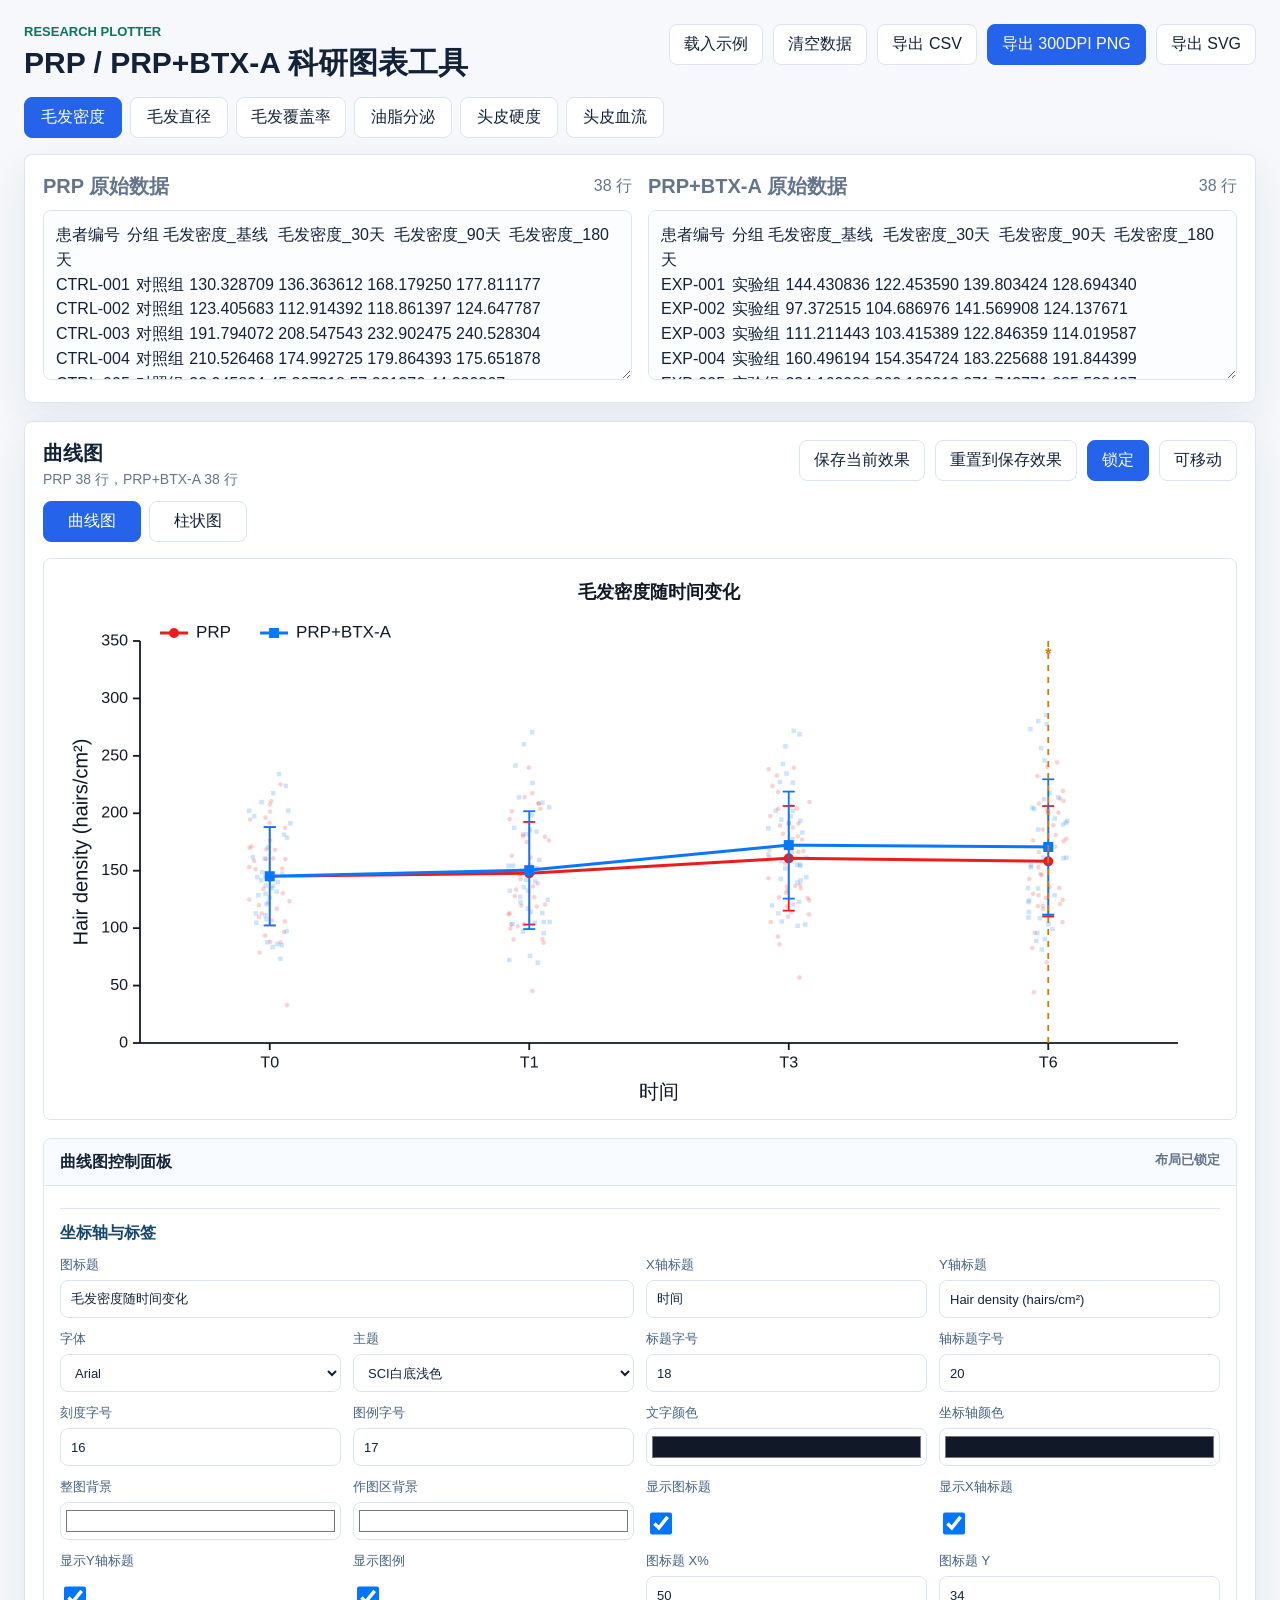
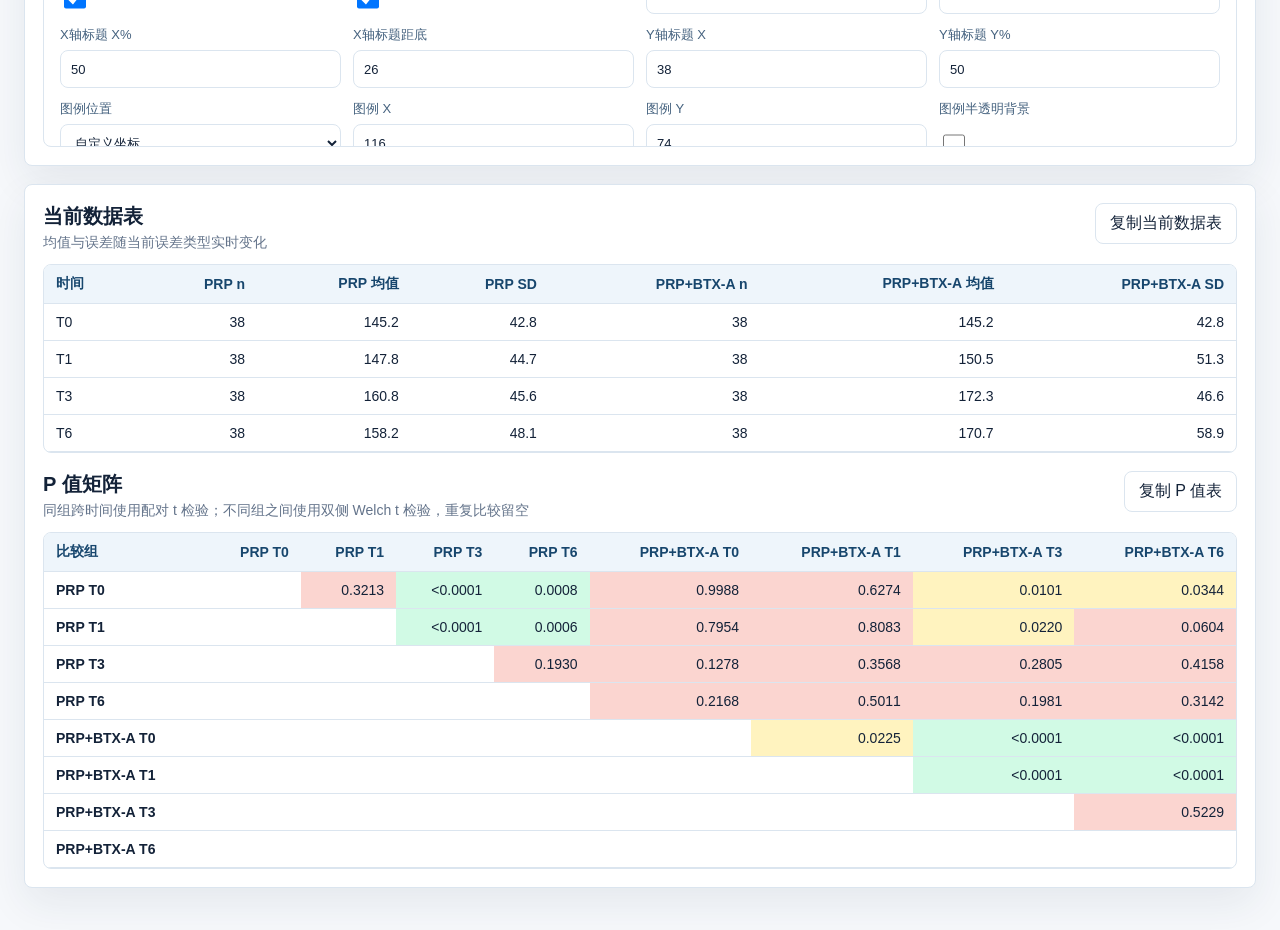
==== hair-density-web/research-plotter.html @ 79f04000 "chore: initial import" ====
<!doctype html>
<html lang="zh-CN">
<head>
  <meta charset="UTF-8" />
  <meta name="viewport" content="width=device-width, initial-scale=1.0" />
  <title>科研图表工具</title>
  <style>
    :root {
      --bg: #f6f8fb;
      --panel: #ffffff;
      --line: #dbe5ef;
      --text: #132238;
      --muted: #64748b;
      --accent: #2563eb;
      --accent-soft: #e8f0ff;
      --danger: #d92d20;
      --radius: 8px;
      --shadow: 0 16px 40px rgba(25, 45, 77, 0.08);
    }
    * { box-sizing: border-box; }
    body {
      margin: 0;
      background: var(--bg);
      color: var(--text);
      font-family: Arial, "Microsoft YaHei", sans-serif;
      letter-spacing: 0;
    }
    button, input, select, textarea {
      font: inherit;
    }
    button {
      border: 1px solid var(--line);
      background: #fff;
      color: var(--text);
      border-radius: 8px;
      padding: 9px 14px;
      cursor: pointer;
    }
    button.active, button.primary {
      background: var(--accent);
      border-color: var(--accent);
      color: #fff;
    }
    button:disabled { opacity: .55; cursor: not-allowed; }
    .app {
      max-width: 1380px;
      margin: 0 auto;
      padding: 24px;
    }
    .topbar {
      display: flex;
      align-items: flex-start;
      justify-content: space-between;
      gap: 18px;
      margin-bottom: 16px;
    }
    .eyebrow {
      margin: 0 0 6px;
      color: #08765d;
      font-size: 13px;
      font-weight: 800;
      text-transform: uppercase;
    }
    h1 {
      margin: 0;
      font-size: 30px;
      line-height: 1.2;
    }
    h2 {
      margin: 0;
      font-size: 20px;
    }
    h3 {
      margin: 0 0 12px;
      font-size: 16px;
    }
    .actions, .row-actions {
      display: flex;
      flex-wrap: wrap;
      gap: 10px;
      justify-content: flex-end;
    }
    .metric-nav, .chart-tabs {
      display: flex;
      flex-wrap: wrap;
      gap: 8px;
      margin-bottom: 16px;
    }
    .metric-nav button, .chart-tabs button {
      min-width: 98px;
      background: #fff;
    }
    .metric-nav button.active, .chart-tabs button.active {
      background: var(--accent);
      color: #fff;
      border-color: var(--accent);
    }
    .panel {
      background: var(--panel);
      border: 1px solid var(--line);
      border-radius: var(--radius);
      box-shadow: var(--shadow);
      padding: 18px;
      margin-bottom: 18px;
    }
    .data-grid {
      display: grid;
      grid-template-columns: 1fr 1fr;
      gap: 16px;
    }
    .data-head {
      display: flex;
      align-items: center;
      justify-content: space-between;
      margin-bottom: 10px;
      color: var(--muted);
    }
    textarea {
      width: 100%;
      min-height: 170px;
      resize: vertical;
      border: 1px solid var(--line);
      border-radius: 8px;
      padding: 12px;
      color: var(--text);
      background: #fbfdff;
      line-height: 1.55;
      tab-size: 2;
    }
    .chart-header, .table-header {
      display: flex;
      align-items: flex-start;
      justify-content: space-between;
      gap: 16px;
      margin-bottom: 12px;
    }
    .subtitle {
      margin: 4px 0 0;
      color: var(--muted);
      font-size: 14px;
    }
    .chart-wrap {
      position: relative;
      border: 1px solid var(--line);
      border-radius: 8px;
      background: #fff;
      overflow: hidden;
    }
    canvas {
      display: block;
      width: 100%;
      height: 560px;
      touch-action: none;
    }
    .tooltip {
      position: absolute;
      z-index: 5;
      min-width: 160px;
      max-width: 260px;
      transform: translate(12px, 12px);
      pointer-events: none;
      background: rgba(15, 23, 42, .92);
      color: #fff;
      border-radius: 8px;
      padding: 10px 12px;
      font-size: 13px;
      line-height: 1.45;
    }
    .control-panel {
      margin-top: 18px;
      border: 1px solid var(--line);
      border-radius: 8px;
      background: #fff;
      overflow: hidden;
    }
    .control-title {
      display: flex;
      align-items: center;
      justify-content: space-between;
      padding: 12px 16px;
      border-bottom: 1px solid var(--line);
      font-weight: 800;
      background: #f8fbff;
    }
    .control-scroll {
      max-height: 560px;
      overflow: auto;
      padding: 16px;
    }
    .control-grid {
      display: grid;
      grid-template-columns: repeat(4, minmax(160px, 1fr));
      gap: 12px;
    }
    .control-section {
      grid-column: 1 / -1;
      margin-top: 6px;
      padding-top: 14px;
      border-top: 1px solid var(--line);
      font-weight: 800;
      color: #17466d;
    }
    .field {
      display: grid;
      gap: 6px;
      color: #45627f;
      font-size: 13px;
    }
    .field.wide { grid-column: span 2; }
    .field input, .field select {
      width: 100%;
      min-height: 38px;
      border: 1px solid var(--line);
      border-radius: 8px;
      padding: 8px 10px;
      background: #fff;
      color: var(--text);
    }
    .field input[type="checkbox"] {
      width: 22px;
      min-height: 22px;
      padding: 0;
    }
    .field input[type="color"] {
      padding: 3px;
    }
    .annotation-actions {
      grid-column: 1 / -1;
      display: flex;
      flex-wrap: wrap;
      gap: 10px;
      align-items: center;
    }
    .annotation-card {
      grid-column: 1 / -1;
      display: grid;
      grid-template-columns: repeat(6, minmax(120px, 1fr));
      gap: 10px;
      border: 1px solid var(--line);
      border-radius: 8px;
      padding: 12px;
      background: #fbfdff;
    }
    .annotation-title {
      grid-column: 1 / -1;
      display: flex;
      align-items: center;
      justify-content: space-between;
      gap: 12px;
      font-weight: 800;
      color: #17466d;
    }
    .annotation-title button {
      padding: 6px 10px;
    }
    .hint {
      grid-column: 1 / -1;
      color: var(--muted);
      font-size: 13px;
      margin: 0;
    }
    .tables {
      display: grid;
      gap: 18px;
    }
    .table-wrap {
      overflow: auto;
      border: 1px solid var(--line);
      border-radius: 8px;
      background: #fff;
    }
    table {
      width: 100%;
      border-collapse: collapse;
      min-width: 760px;
      font-size: 14px;
    }
    th, td {
      border-bottom: 1px solid var(--line);
      padding: 10px 12px;
      text-align: right;
      white-space: nowrap;
    }
    th:first-child, td:first-child { text-align: left; }
    thead th {
      background: #eef5fb;
      color: #17466d;
      font-weight: 800;
    }
    .p-none { background: #fbd5d0; }
    .p-sig { background: #fff3bf; }
    .p-high { background: #dbeafe; }
    .p-vhigh { background: #d1fae5; }
    .status {
      min-height: 22px;
      color: var(--muted);
      font-size: 13px;
    }
    @media (max-width: 980px) {
      .topbar, .chart-header, .table-header { display: grid; }
      .actions, .row-actions { justify-content: flex-start; }
      .data-grid, .control-grid, .annotation-card { grid-template-columns: 1fr; }
      .field.wide { grid-column: auto; }
      canvas { height: 470px; }
    }
  </style>
</head>
<body>
  <main class="app">
    <header class="topbar">
      <div>
        <p class="eyebrow">Research Plotter</p>
        <h1>PRP / PRP+BTX-A 科研图表工具</h1>
      </div>
      <div class="actions">
        <button id="loadExample" type="button">载入示例</button>
        <button id="clearData" type="button">清空数据</button>
        <button id="exportCsv" type="button">导出 CSV</button>
        <button id="exportPng" type="button" class="primary">导出 300DPI PNG</button>
        <button id="exportSvg" type="button">导出 SVG</button>
      </div>
    </header>

    <nav id="metricNav" class="metric-nav" aria-label="指标切换"></nav>

    <section class="panel">
      <div class="data-grid">
        <div>
          <div class="data-head">
            <h2>PRP 原始数据</h2>
            <span id="prpStatus">0 行</span>
          </div>
          <textarea id="prpInput" spellcheck="false"></textarea>
        </div>
        <div>
          <div class="data-head">
            <h2>PRP+BTX-A 原始数据</h2>
            <span id="expStatus">0 行</span>
          </div>
          <textarea id="expInput" spellcheck="false"></textarea>
        </div>
      </div>
    </section>

    <section class="panel">
      <div class="chart-header">
        <div>
          <h2 id="chartHeading">曲线图</h2>
          <p id="chartSubtitle" class="subtitle">等待输入数据</p>
        </div>
        <div class="row-actions">
          <button id="saveEffect" type="button">保存当前效果</button>
          <button id="resetEffect" type="button">重置到保存效果</button>
          <button id="lockLayout" type="button" class="active">锁定</button>
          <button id="unlockLayout" type="button">可移动</button>
        </div>
      </div>
      <div class="chart-tabs">
        <button id="lineTab" type="button" class="active">曲线图</button>
        <button id="barTab" type="button">柱状图</button>
      </div>
      <div class="chart-wrap">
        <canvas id="chart" width="1100" height="560"></canvas>
        <div id="tooltip" class="tooltip" hidden></div>
      </div>
      <section class="control-panel">
        <div class="control-title">
          <span id="controlTitle">曲线图控制面板</span>
          <span class="status" id="controlStatus"></span>
        </div>
        <div class="control-scroll">
          <div id="controls" class="control-grid"></div>
        </div>
      </section>
    </section>

    <section class="panel tables">
      <div>
        <div class="table-header">
          <div>
            <h2>当前数据表</h2>
            <p class="subtitle">均值与误差随当前误差类型实时变化</p>
          </div>
          <button id="copySummary" type="button">复制当前数据表</button>
        </div>
        <div id="summaryTable" class="table-wrap"></div>
      </div>
      <div>
        <div class="table-header">
          <div>
            <h2>P 值矩阵</h2>
            <p class="subtitle">同组跨时间使用配对 t 检验；不同组之间使用双侧 Welch t 检验，重复比较留空</p>
          </div>
          <button id="copyPValues" type="button">复制 P 值表</button>
        </div>
        <div id="pValueTable" class="table-wrap"></div>
      </div>
    </section>
  </main>

  <script>
    const TIMES = [
      { label: "T0", x: 1 },
      { label: "T1", x: 2 },
      { label: "T3", x: 3 },
      { label: "T6", x: 4 },
    ];

    const RAW_PRESETS =     {
          "density": {
                "prp": "患者编号\t分组\t毛发密度_基线\t毛发密度_30天\t毛发密度_90天\t毛发密度_180天\nCTRL-001\t对照组\t130.328709\t136.363612\t168.179250\t177.811177\nCTRL-002\t对照组\t123.405683\t112.914392\t118.861397\t124.647787\nCTRL-003\t对照组\t191.794072\t208.547543\t232.902475\t240.528304\nCTRL-004\t对照组\t210.526468\t174.992725\t179.864393\t175.651878\nCTRL-005\t对照组\t32.945894\t45.307318\t57.021276\t44.230367\nCTRL-006\t对照组\t201.477441\t201.658466\t197.572883\t202.859427\nCTRL-007\t对照组\t187.338769\t176.464771\t204.050640\t208.364555\nCTRL-008\t对照组\t112.724355\t111.941261\t126.346276\t126.235150\nCTRL-009\t对照组\t96.579472\t90.520960\t110.155010\t95.900594\nCTRL-010\t对照组\t169.964214\t163.118147\t177.097848\t171.881259\nCTRL-011\t对照组\t142.200935\t127.986390\t136.283974\t116.522410\nCTRL-012\t对照组\t176.439426\t217.478628\t223.740727\t181.134293\nCTRL-013\t对照组\t225.106518\t239.860749\t239.598548\t244.347665\nCTRL-014\t对照组\t116.867202\t99.735359\t111.867229\t119.524712\nCTRL-015\t对照组\t196.276499\t208.568929\t218.576736\t210.810830\nCTRL-016\t对照组\t105.841055\t101.622194\t105.394311\t105.209073\nCTRL-017\t对照组\t93.537321\t119.466376\t137.832663\t146.161829\nCTRL-018\t对照组\t148.429983\t142.648283\t156.403712\t166.247604\nCTRL-019\t对照组\t171.043004\t179.556422\t209.876906\t219.428333\nCTRL-020\t对照组\t78.735353\t87.334565\t92.731351\t70.310526\nCTRL-021\t对照组\t87.628875\t103.545944\t124.287548\t120.936351\nCTRL-022\t对照组\t88.086786\t90.134832\t85.838931\t82.743626\nCTRL-023\t对照组\t207.704395\t214.073922\t238.390076\t232.417433\nCTRL-024\t对照组\t160.172846\t147.327640\t132.873234\t142.761759\nCTRL-025\t对照组\t134.203112\t120.604273\t143.391546\t147.209298\nCTRL-026\t对照组\t109.460062\t103.318395\t130.580776\t135.772431\nCTRL-027\t对照组\t106.712623\t118.795972\t126.758499\t129.969768\nCTRL-028\t对照组\t160.276375\t194.874025\t203.902938\t212.837547\nCTRL-029\t对照组\t168.184795\t152.089103\t158.587725\t153.144336\nCTRL-030\t对照组\t153.092624\t138.916264\t166.339437\t135.052798\nCTRL-031\t对照组\t151.251271\t146.658579\t167.202500\t170.865381\nCTRL-032\t对照组\t151.913388\t180.046328\t189.378764\t185.746233\nCTRL-033\t对照组\t168.727100\t161.415704\t187.581816\t176.425357\nCTRL-034\t对照组\t124.879485\t133.579230\t134.760432\t128.658511\nCTRL-035\t对照组\t160.697097\t152.385145\t182.152014\t189.546148\nCTRL-036\t对照组\t120.054226\t126.996056\t136.719233\t119.124375\nCTRL-037\t对照组\t194.590941\t203.867274\t190.992067\t200.008791\nCTRL-038\t对照组\t158.616480\t181.752147\t206.804856\t200.610284",
                "exp": "患者编号\t分组\t毛发密度_基线\t毛发密度_30天\t毛发密度_90天\t毛发密度_180天\nEXP-001\t实验组\t144.430836\t122.453590\t139.803424\t128.694340\nEXP-002\t实验组\t97.372515\t104.686976\t141.569908\t124.137671\nEXP-003\t实验组\t111.211443\t103.415389\t122.846359\t114.019587\nEXP-004\t实验组\t160.496194\t154.354724\t183.225688\t191.844399\nEXP-005\t实验组\t234.169986\t260.166213\t271.743771\t285.532407\nEXP-006\t实验组\t209.752834\t226.347382\t242.879096\t273.155534\nEXP-007\t实验组\t144.816623\t127.256472\t158.420143\t134.532322\nEXP-008\t实验组\t120.947238\t105.338369\t120.516264\t109.244901\nEXP-009\t实验组\t130.080657\t135.597181\t152.032753\t154.606619\nEXP-010\t实验组\t137.164361\t140.865609\t155.427623\t160.945940\nEXP-011\t实验组\t83.626205\t96.982784\t113.846897\t103.503149\nEXP-012\t实验组\t122.311777\t132.611154\t164.233122\t170.754271\nEXP-013\t实验组\t141.543852\t149.827021\t186.982239\t195.408885\nEXP-014\t实验组\t107.715401\t114.085471\t144.354408\t134.867280\nEXP-015\t实验组\t197.453852\t213.833583\t227.228626\t217.696557\nEXP-016\t实验组\t87.714598\t95.692752\t112.892340\t95.723212\nEXP-017\t实验组\t134.692638\t142.041907\t161.341265\t161.450137\nEXP-018\t实验组\t147.511130\t159.430349\t193.455829\t193.382653\nEXP-019\t实验组\t170.420384\t184.044935\t197.336990\t212.197876\nEXP-020\t实验组\t86.133121\t69.898254\t103.195559\t81.352782\nEXP-021\t实验组\t85.218030\t72.257640\t102.067617\t88.885023\nEXP-022\t实验组\t178.756166\t185.431040\t191.385982\t201.792540\nEXP-023\t实验组\t181.487903\t187.285298\t202.164564\t213.827392\nEXP-024\t实验组\t161.802679\t181.829855\t194.551788\t190.263477\nEXP-025\t实验组\t126.613743\t117.157565\t155.137460\t122.741242\nEXP-026\t实验组\t202.100221\t205.288728\t226.688385\t245.977463\nEXP-027\t实验组\t136.575868\t124.725816\t161.504268\t161.329779\nEXP-028\t实验组\t128.711935\t132.679207\t154.329590\t153.018106\nEXP-029\t实验组\t140.084251\t154.348147\t191.067951\t203.805033\nEXP-030\t实验组\t104.711612\t113.137807\t142.872831\t108.730459\nEXP-031\t实验组\t191.308235\t198.311577\t202.163458\t204.926377\nEXP-032\t实验组\t112.796341\t105.220721\t119.682696\t99.170115\nEXP-033\t实验组\t131.850709\t150.182839\t165.701513\t158.255626\nEXP-034\t实验组\t73.301416\t75.876161\t105.840092\t90.584581\nEXP-035\t实验组\t148.786623\t154.551011\t177.554483\t185.843818\nEXP-036\t实验组\t223.870506\t270.620765\t258.265160\t277.612392\nEXP-037\t实验组\t217.464291\t241.558553\t268.781372\t280.270282\nEXP-038\t实验组\t202.223627\t209.170069\t234.610584\t256.706929"
          },
          "diameter": {
                "prp": "患者编号\t分组\t毛发直径_基线\t毛发直径_30天\t毛发直径_90天\t毛发直径_180天\nCTRL-001\t对照组\t64.070658\t61.794285\t68.147368\t67.878274\nCTRL-002\t对照组\t59.436294\t59.829940\t67.219197\t70.783935\nCTRL-003\t对照组\t50.612632\t51.175864\t53.336790\t47.954863\nCTRL-004\t对照组\t51.009085\t53.849450\t57.789226\t58.423934\nCTRL-005\t对照组\t34.745799\t39.051734\t46.122684\t40.801347\nCTRL-006\t对照组\t53.987673\t56.965868\t69.443833\t67.118689\nCTRL-007\t对照组\t67.876110\t61.850794\t63.622714\t67.054337\nCTRL-008\t对照组\t53.510023\t50.402448\t61.533468\t63.471679\nCTRL-009\t对照组\t35.342366\t38.953737\t41.148506\t36.056311\nCTRL-010\t对照组\t90.473411\t88.827992\t106.022014\t112.967499\nCTRL-011\t对照组\t63.665761\t65.713408\t74.810396\t78.642041\nCTRL-012\t对照组\t53.507952\t64.359577\t70.691824\t74.310638\nCTRL-013\t对照组\t56.821200\t58.733768\t58.537340\t46.689512\nCTRL-014\t对照组\t63.635259\t58.912927\t57.956997\t54.047850\nCTRL-015\t对照组\t58.592701\t57.821018\t61.198220\t58.383747\nCTRL-016\t对照组\t46.187620\t42.500927\t47.251182\t46.902366\nCTRL-017\t对照组\t59.490580\t60.217702\t67.793039\t58.836248\nCTRL-018\t对照组\t31.578192\t36.968496\t36.817213\t33.303352\nCTRL-019\t对照组\t91.305675\t79.304569\t81.449703\t86.631848\nCTRL-020\t对照组\t53.072482\t51.528155\t54.286533\t54.113728\nCTRL-021\t对照组\t34.521825\t32.949707\t40.035607\t36.682039\nCTRL-022\t对照组\t61.810773\t62.156118\t65.624281\t65.531421\nCTRL-023\t对照组\t48.546525\t50.312909\t56.389840\t54.192781\nCTRL-024\t对照组\t43.208687\t42.220380\t47.863159\t42.400804\nCTRL-025\t对照组\t76.154049\t77.506440\t84.526915\t93.614764\nCTRL-026\t对照组\t62.067358\t71.611847\t72.984803\t78.835343\nCTRL-027\t对照组\t61.405621\t67.496474\t74.535023\t73.450434\nCTRL-028\t对照组\t64.743387\t60.628698\t61.686737\t62.315348\nCTRL-029\t对照组\t53.952690\t62.036719\t65.403325\t68.166257\nCTRL-030\t对照组\t65.176133\t71.412299\t66.595638\t63.327481\nCTRL-031\t对照组\t71.422511\t69.033458\t69.172558\t73.984678\nCTRL-032\t对照组\t48.817882\t50.222662\t58.354363\t56.862705\nCTRL-033\t对照组\t49.156199\t54.030906\t61.983692\t53.344384\nCTRL-034\t对照组\t66.945064\t69.925690\t77.298575\t82.603833\nCTRL-035\t对照组\t44.790295\t37.087535\t43.576615\t41.724541\nCTRL-036\t对照组\t43.448511\t47.328273\t54.393442\t55.472713\nCTRL-037\t对照组\t52.525228\t58.092355\t67.581598\t69.647803\nCTRL-038\t对照组\t70.768076\t73.679821\t88.307051\t90.268781",
                "exp": "患者编号\t分组\t毛发直径_基线\t毛发直径_30天\t毛发直径_90天\t毛发直径_180天\nEXP-001\t实验组\t59.512621\t60.742927\t70.493776\t69.915542\nEXP-002\t实验组\t54.276740\t58.591282\t64.570550\t67.299611\nEXP-003\t实验组\t44.498400\t54.470001\t53.688915\t58.557838\nEXP-004\t实验组\t58.185678\t61.191479\t70.779387\t67.686724\nEXP-005\t实验组\t26.493739\t32.253703\t26.930873\t43.371946\nEXP-006\t实验组\t50.574699\t48.865595\t57.009458\t61.725580\nEXP-007\t实验组\t38.491970\t44.794374\t46.718681\t51.493066\nEXP-008\t实验组\t43.315446\t47.035282\t49.676790\t56.139254\nEXP-009\t实验组\t61.531582\t63.471357\t76.789669\t74.214422\nEXP-010\t实验组\t91.328700\t90.782109\t117.418402\t95.523565\nEXP-011\t实验组\t59.242811\t61.605378\t66.923250\t65.458104\nEXP-012\t实验组\t58.630088\t61.826108\t62.215794\t64.597243\nEXP-013\t实验组\t53.512357\t52.092212\t56.487501\t62.074135\nEXP-014\t实验组\t56.948041\t55.536081\t60.943435\t65.111343\nEXP-015\t实验组\t71.152488\t65.097896\t80.022661\t75.598286\nEXP-016\t实验组\t75.848375\t80.358624\t86.506096\t76.767579\nEXP-017\t实验组\t80.633948\t84.121816\t87.615259\t76.808185\nEXP-018\t实验组\t43.271593\t44.576904\t50.976701\t58.785678\nEXP-019\t实验组\t45.616365\t45.298852\t40.739011\t52.843530\nEXP-020\t实验组\t73.703180\t76.909900\t95.996127\t84.014614\nEXP-021\t实验组\t59.527232\t60.357634\t72.138069\t70.875979\nEXP-022\t实验组\t35.813172\t43.908429\t46.917477\t53.734682\nEXP-023\t实验组\t52.744483\t59.167012\t63.036902\t65.805793\nEXP-024\t实验组\t51.001865\t58.071830\t67.248068\t68.083352\nEXP-025\t实验组\t47.517157\t52.896192\t58.196887\t60.470023\nEXP-026\t实验组\t60.059303\t59.623558\t67.748000\t68.566151\nEXP-027\t实验组\t64.588419\t59.142265\t65.166888\t66.457227\nEXP-028\t实验组\t44.846737\t46.039879\t47.941520\t56.229652\nEXP-029\t实验组\t46.923405\t52.583635\t53.873777\t60.687910\nEXP-030\t实验组\t72.865664\t73.804111\t90.624686\t82.598730\nEXP-031\t实验组\t75.644408\t73.667963\t86.146351\t75.833974\nEXP-032\t实验组\t73.088930\t77.042396\t93.035842\t82.552788\nEXP-033\t实验组\t53.442364\t61.699589\t71.376206\t67.165642\nEXP-034\t实验组\t47.911178\t50.124364\t50.447116\t58.331426\nEXP-035\t实验组\t47.760510\t45.817472\t46.206484\t55.428331\nEXP-036\t实验组\t64.353837\t60.778688\t68.711400\t65.660281\nEXP-037\t实验组\t65.065405\t65.433399\t79.144831\t76.225749\nEXP-038\t实验组\t48.278339\t48.606967\t49.900907\t56.876895"
          },
          "coverage": {
                "prp": "患者编号\t分组\t覆盖率_基线\t覆盖率_30天\t覆盖率_90天\t覆盖率_180天\nCTRL-001\t对照组\t0.550353\t0.921918\t1.797951\t1.839788\nCTRL-002\t对照组\t-0.344567\t-0.217440\t0.844562\t0.693608\nCTRL-003\t对照组\t0.836119\t1.141210\t2.083642\t2.115255\nCTRL-004\t对照组\t0.352043\t0.630179\t1.615876\t1.509346\nCTRL-005\t对照组\t0.647484\t1.024864\t2.061325\t1.913680\nCTRL-006\t对照组\t1.334796\t1.607443\t2.637584\t2.559751\nCTRL-007\t对照组\t0.445161\t0.813864\t1.768151\t1.635442\nCTRL-008\t对照组\t1.156498\t1.744717\t2.651244\t2.504799\nCTRL-009\t对照组\t0.363609\t0.680465\t1.593938\t1.479357\nCTRL-010\t对照组\t0.648332\t0.963018\t1.889793\t1.796934\nCTRL-011\t对照组\t0.451213\t0.882995\t1.912150\t1.801709\nCTRL-012\t对照组\t0.994741\t1.177461\t2.158064\t2.077840\nCTRL-013\t对照组\t0.837663\t1.319652\t2.269329\t2.188707\nCTRL-014\t对照组\t-0.268112\t-0.027519\t0.931041\t0.777182\nCTRL-015\t对照组\t1.172338\t1.303883\t2.202733\t2.140259\nCTRL-016\t对照组\t0.539219\t0.899515\t1.787551\t1.671861\nCTRL-017\t对照组\t0.145668\t0.280678\t1.240675\t1.085912\nCTRL-018\t对照组\t0.479781\t0.845429\t1.818504\t1.552183\nCTRL-019\t对照组\t-0.092933\t-0.024561\t0.925291\t0.766853\nCTRL-020\t对照组\t0.851067\t1.247094\t2.154125\t2.091437\nCTRL-021\t对照组\t0.778770\t1.192823\t2.068633\t1.932351\nCTRL-022\t对照组\t-0.196214\t-0.044459\t0.924766\t0.671800\nCTRL-023\t对照组\t0.533379\t0.826168\t1.643511\t1.722736\nCTRL-024\t对照组\t0.956722\t1.512999\t2.501629\t2.475317\nCTRL-025\t对照组\t0.069553\t0.284556\t1.199970\t1.250799\nCTRL-026\t对照组\t0.223891\t0.391079\t1.347649\t1.194874\nCTRL-027\t对照组\t0.339141\t0.770853\t1.533073\t1.677782\nCTRL-028\t对照组\t-0.400058\t-0.354775\t0.814800\t0.563222\nCTRL-029\t对照组\t-0.083114\t-0.018489\t0.737952\t0.882084\nCTRL-030\t对照组\t0.558928\t0.949647\t1.944162\t1.751996\nCTRL-031\t对照组\t0.493750\t0.825507\t1.786899\t1.600118\nCTRL-032\t对照组\t-0.258962\t0.210039\t1.162901\t0.923574\nCTRL-033\t对照组\t-0.000204\t0.081667\t1.026665\t0.877882\nCTRL-034\t对照组\t0.774776\t1.175453\t2.174547\t1.942259\nCTRL-035\t对照组\t-0.530233\t-0.589541\t0.337994\t0.253342\nCTRL-036\t对照组\t0.625651\t0.836263\t1.788627\t1.562434\nCTRL-037\t对照组\t0.893343\t1.400946\t2.356912\t2.243821\nCTRL-038\t对照组\t0.559870\t0.736822\t1.635882\t1.421414",
                "exp": "患者编号\t分组\t覆盖率_基线\t覆盖率_30天\t覆盖率_90天\t覆盖率_180天\nEXP-001\t实验组\t0.874769\t1.392872\t2.392859\t2.103126\nEXP-002\t实验组\t0.752578\t1.409346\t2.286699\t2.094250\nEXP-003\t实验组\t-0.101959\t0.395429\t1.331274\t1.215127\nEXP-004\t实验组\t0.497591\t0.949008\t1.875835\t1.594768\nEXP-005\t实验组\t0.255335\t0.786296\t1.704997\t1.680186\nEXP-006\t实验组\t0.414028\t0.917361\t1.939381\t1.458674\nEXP-007\t实验组\t-0.509500\t-0.090835\t0.825806\t0.716497\nEXP-008\t实验组\t0.471941\t0.747914\t1.666693\t1.541279\nEXP-009\t实验组\t0.180583\t0.833199\t1.782277\t1.654085\nEXP-010\t实验组\t0.242911\t0.615364\t1.567819\t1.432644\nEXP-011\t实验组\t1.074870\t1.721548\t2.679048\t2.358325\nEXP-012\t实验组\t0.445302\t0.986776\t1.944768\t1.726970\nEXP-013\t实验组\t0.281498\t0.821865\t1.728844\t1.602225\nEXP-014\t实验组\t0.990718\t1.736242\t2.656908\t2.365773\nEXP-015\t实验组\t0.127979\t0.642484\t1.590442\t1.457520\nEXP-016\t实验组\t0.613310\t0.939693\t1.908552\t1.645638\nEXP-017\t实验组\t0.384037\t1.002970\t1.896905\t1.777844\nEXP-018\t实验组\t-1.526945\t-1.286789\t-0.572596\t-0.498132\nEXP-019\t实验组\t0.312222\t0.854517\t1.715288\t1.581491\nEXP-020\t实验组\t0.409137\t0.991724\t1.908571\t1.790804\nEXP-021\t实验组\t0.534587\t1.105217\t2.140201\t2.024718\nEXP-022\t实验组\t0.677703\t1.236102\t1.989686\t1.717440\nEXP-023\t实验组\t0.586119\t1.000491\t2.117898\t1.984518\nEXP-024\t实验组\t0.634735\t1.112368\t2.038060\t1.720975\nEXP-025\t实验组\t0.183809\t0.603152\t1.524618\t1.401794\nEXP-026\t实验组\t0.034461\t0.527099\t1.449728\t1.350386\nEXP-027\t实验组\t0.373075\t0.778887\t1.787314\t1.649457\nEXP-028\t实验组\t1.061735\t1.809158\t2.646008\t2.358236\nEXP-029\t实验组\t0.225423\t0.741465\t1.580145\t1.619059\nEXP-030\t实验组\t0.654075\t1.208919\t2.272989\t2.024168\nEXP-031\t实验组\t0.549316\t1.010379\t2.187821\t1.908779\nEXP-032\t实验组\t0.738070\t1.275152\t2.099632\t1.827123\nEXP-033\t实验组\t1.606736\t2.160407\t2.986057\t2.754399\nEXP-034\t实验组\t0.527003\t1.053258\t2.008344\t1.841479\nEXP-035\t实验组\t0.300149\t0.866811\t1.794029\t1.666606\nEXP-036\t实验组\t0.756654\t1.419446\t2.332639\t2.224594\nEXP-037\t实验组\t0.137876\t0.690884\t1.599790\t1.483032\nEXP-038\t实验组\t0.569033\t1.139738\t2.053362\t1.907929"
          },
          "sebum": {
                "prp": "患者编号\t分组\t油脂分泌_基线\t油脂分泌_30天\t油脂分泌_90天\t油脂分泌_180天\nCTRL-001\t对照组\t178.373416\t181.627629\t179.039833\t183.952961\nCTRL-002\t对照组\t98.014347\t105.761094\t108.151043\t111.774239\nCTRL-003\t对照组\t158.347818\t143.395145\t136.676715\t140.968002\nCTRL-004\t对照组\t157.032727\t138.838497\t137.028057\t147.857118\nCTRL-005\t对照组\t167.116312\t164.955388\t164.690487\t169.964021\nCTRL-006\t对照组\t154.325188\t164.663600\t180.301214\t202.840853\nCTRL-007\t对照组\t150.084749\t130.407747\t137.750861\t137.432672\nCTRL-008\t对照组\t150.763096\t148.339552\t139.081471\t146.670786\nCTRL-009\t对照组\t186.680286\t160.263411\t165.393638\t176.907043\nCTRL-010\t对照组\t140.024855\t120.654829\t119.527018\t127.233401\nCTRL-011\t对照组\t151.792498\t131.492085\t133.366241\t142.958053\nCTRL-012\t对照组\t133.953211\t119.159424\t115.451160\t115.687764\nCTRL-013\t对照组\t144.682029\t134.498551\t140.380414\t148.974180\nCTRL-014\t对照组\t150.130732\t146.106406\t147.279176\t159.768228\nCTRL-015\t对照组\t129.656448\t129.537345\t127.398287\t131.819398\nCTRL-016\t对照组\t128.518707\t125.002629\t120.279451\t118.580583\nCTRL-017\t对照组\t150.622271\t138.120816\t141.141509\t147.412327\nCTRL-018\t对照组\t164.457089\t144.232981\t153.722815\t156.131453\nCTRL-019\t对照组\t166.384462\t133.027464\t124.673596\t132.920245\nCTRL-020\t对照组\t169.695606\t174.168829\t156.101651\t171.488998\nCTRL-021\t对照组\t146.554847\t146.090383\t136.816808\t140.630073\nCTRL-022\t对照组\t157.130357\t139.256857\t133.000717\t139.861434\nCTRL-023\t对照组\t132.454849\t140.888508\t132.832277\t146.524945\nCTRL-024\t对照组\t142.920225\t115.697085\t128.214581\t133.162830\nCTRL-025\t对照组\t130.889978\t149.009743\t146.431023\t161.513612\nCTRL-026\t对照组\t142.134624\t144.111028\t142.188763\t146.939882\nCTRL-027\t对照组\t163.726218\t165.860362\t153.053049\t155.828564\nCTRL-028\t对照组\t151.910367\t138.999423\t129.234794\t127.487649\nCTRL-029\t对照组\t152.193773\t143.785213\t148.721646\t155.575751\nCTRL-030\t对照组\t154.337281\t150.047901\t143.190558\t148.482972\nCTRL-031\t对照组\t115.896417\t123.989745\t123.521624\t125.147811\nCTRL-032\t对照组\t157.434589\t144.678459\t139.650395\t143.266145\nCTRL-033\t对照组\t130.193773\t112.149549\t107.073783\t103.549829\nCTRL-034\t对照组\t124.629652\t116.696278\t115.968695\t122.392411\nCTRL-035\t对照组\t148.594710\t137.887789\t128.619431\t132.154372\nCTRL-036\t对照组\t130.788881\t151.076514\t142.530683\t147.763498\nCTRL-037\t对照组\t184.969903\t146.725248\t149.046877\t156.330716\nCTRL-038\t对照组\t149.595447\t148.930195\t143.104625\t152.045968",
                "exp": "患者编号\t分组\t油脂分泌_基线\t油脂分泌_30天\t油脂分泌_90天\t油脂分泌_180天\nEXP-001\t实验组\t156.057393\t88.723388\t87.261398\t115.157126\nEXP-002\t实验组\t147.643827\t102.411196\t113.319436\t152.006669\nEXP-003\t实验组\t129.158248\t95.194579\t95.132913\t136.728793\nEXP-004\t实验组\t152.930303\t89.989436\t92.344029\t110.273180\nEXP-005\t实验组\t154.447481\t104.017219\t105.721913\t134.156765\nEXP-006\t实验组\t162.660742\t120.778637\t125.499806\t171.975949\nEXP-007\t实验组\t135.586819\t87.509113\t91.863547\t122.108415\nEXP-008\t实验组\t134.037422\t85.132851\t84.676857\t111.964340\nEXP-009\t实验组\t177.154763\t125.721703\t130.097979\t159.856699\nEXP-010\t实验组\t128.989440\t82.545620\t80.385538\t95.794429\nEXP-011\t实验组\t147.341653\t94.886984\t101.864881\t125.046756\nEXP-012\t实验组\t148.418591\t92.238458\t90.382011\t111.275831\nEXP-013\t实验组\t143.371383\t96.019542\t93.879255\t143.946773\nEXP-014\t实验组\t142.000038\t85.728724\t83.313063\t114.698259\nEXP-015\t实验组\t159.985166\t119.092302\t117.167152\t156.253789\nEXP-016\t实验组\t133.828722\t89.584446\t90.650044\t110.526877\nEXP-017\t实验组\t109.699105\t64.331989\t59.502492\t74.617729\nEXP-018\t实验组\t139.000477\t81.409294\t78.233319\t94.104408\nEXP-019\t实验组\t120.726563\t89.328810\t91.056805\t137.295787\nEXP-020\t实验组\t124.297404\t87.233595\t88.244926\t109.453370\nEXP-021\t实验组\t184.414922\t114.188317\t126.330418\t161.501522\nEXP-022\t实验组\t130.829352\t95.577124\t99.209069\t123.618443\nEXP-023\t实验组\t149.778416\t80.043590\t77.977334\t102.303202\nEXP-024\t实验组\t171.891743\t108.359149\t110.615122\t148.234019\nEXP-025\t实验组\t140.610608\t90.874953\t95.280504\t135.108892\nEXP-026\t实验组\t144.231150\t103.268040\t96.878187\t129.099003\nEXP-027\t实验组\t155.164395\t88.435639\t101.753842\t155.911980\nEXP-028\t实验组\t168.333717\t93.068547\t108.369308\t131.627498\nEXP-029\t实验组\t143.524885\t97.592692\t92.647718\t125.758662\nEXP-030\t实验组\t204.287392\t133.851845\t129.254550\t161.065484\nEXP-031\t实验组\t144.465024\t86.130106\t85.923133\t111.150841\nEXP-032\t实验组\t144.236209\t90.657843\t99.249048\t125.833961\nEXP-033\t实验组\t142.475360\t83.305151\t97.973921\t146.752559\nEXP-034\t实验组\t158.863131\t99.726707\t118.600516\t159.919377\nEXP-035\t实验组\t136.731027\t96.565381\t98.282610\t119.698957\nEXP-036\t实验组\t153.602374\t96.312694\t116.997037\t147.541498\nEXP-037\t实验组\t158.214745\t95.461702\t89.418520\t136.132343\nEXP-038\t实验组\t168.005820\t101.513139\t101.522119\t123.896426"
          },
          "hardness": {
                "prp": "患者编号\t分组\t头皮硬度_基线\t头皮硬度_30天\t头皮硬度_90天\t头皮硬度_180天\nCTRL-001\t对照组\t29.240852\t31.180798\t31.430215\t31.258045\nCTRL-002\t对照组\t28.961746\t28.344536\t28.217330\t28.169411\nCTRL-003\t对照组\t20.293533\t21.463466\t20.843473\t22.514095\nCTRL-004\t对照组\t22.385700\t23.130621\t24.998711\t24.329888\nCTRL-005\t对照组\t22.471784\t22.067216\t25.024654\t24.516793\nCTRL-006\t对照组\t25.532670\t24.938749\t24.211118\t23.440844\nCTRL-007\t对照组\t24.270954\t22.710325\t26.174569\t25.538428\nCTRL-008\t对照组\t23.363821\t23.589742\t25.797035\t26.384561\nCTRL-009\t对照组\t29.852938\t27.468673\t29.271960\t29.139748\nCTRL-010\t对照组\t22.167087\t19.520423\t20.322206\t19.075823\nCTRL-011\t对照组\t22.849249\t21.656594\t23.253884\t23.537999\nCTRL-012\t对照组\t19.776558\t20.389889\t22.062265\t22.258385\nCTRL-013\t对照组\t23.227382\t22.730962\t21.601482\t20.769623\nCTRL-014\t对照组\t18.691570\t18.693559\t20.749637\t20.692775\nCTRL-015\t对照组\t35.542151\t31.576272\t34.557919\t36.130094\nCTRL-016\t对照组\t29.823396\t27.032165\t28.345650\t27.458838\nCTRL-017\t对照组\t34.545910\t34.564052\t37.996783\t40.237940\nCTRL-018\t对照组\t12.409194\t15.376201\t16.537355\t17.065225\nCTRL-019\t对照组\t19.318371\t18.555423\t19.068581\t17.954165\nCTRL-020\t对照组\t22.030880\t20.047931\t20.152399\t18.545871\nCTRL-021\t对照组\t25.403298\t21.611472\t23.217166\t22.758021\nCTRL-022\t对照组\t20.594326\t20.805111\t22.322622\t21.534919\nCTRL-023\t对照组\t20.683832\t19.058428\t20.839771\t20.675697\nCTRL-024\t对照组\t25.341687\t23.300332\t23.563413\t22.442946\nCTRL-025\t对照组\t33.109899\t30.142973\t30.942566\t31.105121\nCTRL-026\t对照组\t24.461780\t26.320702\t28.521114\t29.838346\nCTRL-027\t对照组\t28.795347\t26.241879\t27.672740\t26.719611\nCTRL-028\t对照组\t30.579259\t27.819016\t29.317668\t28.121784\nCTRL-029\t对照组\t18.294439\t20.331463\t20.181008\t20.237177\nCTRL-030\t对照组\t21.875383\t19.120574\t20.427138\t19.352824\nCTRL-031\t对照组\t22.424137\t24.258299\t25.109970\t26.080196\nCTRL-032\t对照组\t23.351552\t23.835102\t24.586898\t23.292082\nCTRL-033\t对照组\t29.424199\t25.176936\t24.035633\t23.929414\nCTRL-034\t对照组\t20.548662\t19.201270\t19.149782\t20.078533\nCTRL-035\t对照组\t12.462454\t13.854156\t14.915805\t14.149390\nCTRL-036\t对照组\t16.140210\t18.698978\t19.647447\t18.576902\nCTRL-037\t对照组\t18.993801\t21.111683\t23.295538\t23.733871\nCTRL-038\t对照组\t24.738486\t25.793798\t24.886389\t24.454669",
                "exp": "患者编号\t分组\t头皮硬度_基线\t头皮硬度_30天\t头皮硬度_90天\t头皮硬度_180天\nEXP-001\t实验组\t23.486232\t19.171385\t12.916487\t15.279580\nEXP-002\t实验组\t24.578508\t21.823275\t18.008263\t20.364402\nEXP-003\t实验组\t21.144982\t18.730727\t16.296741\t18.088667\nEXP-004\t实验组\t11.681299\t12.924192\t3.877567\t6.765247\nEXP-005\t实验组\t34.093850\t23.638615\t20.994731\t21.510187\nEXP-006\t实验组\t17.707058\t16.791747\t11.818270\t13.222802\nEXP-007\t实验组\t17.861732\t14.432177\t6.287868\t9.805096\nEXP-008\t实验组\t29.072267\t21.758021\t17.858986\t19.543615\nEXP-009\t实验组\t22.611583\t19.581605\t15.276162\t15.685757\nEXP-010\t实验组\t20.503230\t17.943596\t13.435054\t15.150846\nEXP-011\t实验组\t25.111970\t20.865117\t15.369447\t17.041182\nEXP-012\t实验组\t25.383444\t20.292639\t17.886255\t19.993748\nEXP-013\t实验组\t16.292919\t17.326843\t13.945307\t15.037827\nEXP-014\t实验组\t19.409481\t19.635176\t13.778545\t14.920420\nEXP-015\t实验组\t21.020914\t17.518062\t11.585157\t13.418076\nEXP-016\t实验组\t16.968729\t16.730874\t11.367020\t12.103863\nEXP-017\t实验组\t22.243006\t17.325698\t12.294169\t15.335982\nEXP-018\t实验组\t21.928165\t17.508054\t10.657076\t12.989569\nEXP-019\t实验组\t24.177344\t20.760905\t16.990554\t20.501130\nEXP-020\t实验组\t23.639067\t18.217872\t13.328463\t14.699584\nEXP-021\t实验组\t33.458691\t24.372363\t19.587043\t24.363261\nEXP-022\t实验组\t25.306511\t20.605024\t17.462502\t18.779846\nEXP-023\t实验组\t24.621368\t19.917299\t16.379669\t18.244703\nEXP-024\t实验组\t19.773126\t15.608015\t8.132432\t9.990250\nEXP-025\t实验组\t27.811787\t21.847344\t19.040274\t22.321058\nEXP-026\t实验组\t18.784326\t15.951265\t9.463050\t10.784508\nEXP-027\t实验组\t26.390550\t21.169449\t17.378145\t18.545452\nEXP-028\t实验组\t24.975210\t20.836957\t18.115067\t18.850849\nEXP-029\t实验组\t22.597740\t19.041239\t12.889834\t14.221656\nEXP-030\t实验组\t16.306291\t14.763768\t6.355005\t9.192779\nEXP-031\t实验组\t18.422310\t18.197636\t12.649637\t14.883525\nEXP-032\t实验组\t21.579194\t19.815774\t15.488542\t16.379031\nEXP-033\t实验组\t24.096277\t18.797669\t14.207920\t16.081208\nEXP-034\t实验组\t31.555485\t24.238037\t23.482828\t23.863940\nEXP-035\t实验组\t24.874573\t18.647560\t13.228162\t14.384244\nEXP-036\t实验组\t22.333217\t19.882629\t16.717914\t18.205609\nEXP-037\t实验组\t38.411867\t28.011962\t26.085804\t28.157760\nEXP-038\t实验组\t32.525682\t26.889853\t25.866280\t26.070441"
          },
          "bloodflow": {
                "prp": "患者编号\t分组\t头皮血流_基线\t头皮血流_30天\t头皮血流_90天\t头皮血流_180天\nCTRL-001\t对照组\t148.422808\t172.437617\t181.677119\t170.464090\nCTRL-002\t对照组\t135.774399\t152.183990\t142.366857\t144.917271\nCTRL-003\t对照组\t217.463261\t257.891533\t256.791448\t243.305031\nCTRL-004\t对照组\t160.702123\t156.416125\t143.673616\t137.782788\nCTRL-005\t对照组\t140.377400\t173.040509\t186.851371\t186.014016\nCTRL-006\t对照组\t100.504356\t119.435312\t106.972185\t107.543222\nCTRL-007\t对照组\t191.643584\t203.958145\t222.010853\t219.107932\nCTRL-008\t对照组\t238.761051\t263.774866\t284.187113\t288.036061\nCTRL-009\t对照组\t144.615880\t165.629732\t157.392580\t158.274746\nCTRL-010\t对照组\t92.938434\t121.862045\t124.418702\t109.526365\nCTRL-011\t对照组\t162.091725\t198.726869\t209.689328\t208.717442\nCTRL-012\t对照组\t192.549248\t188.617479\t189.366265\t183.658716\nCTRL-013\t对照组\t172.973139\t188.891500\t188.520397\t173.291643\nCTRL-014\t对照组\t142.381519\t173.387274\t165.863158\t169.374374\nCTRL-015\t对照组\t194.857101\t197.141830\t199.552522\t205.188236\nCTRL-016\t对照组\t104.106712\t120.432237\t98.673373\t100.092068\nCTRL-017\t对照组\t225.888473\t238.109379\t280.708919\t278.143700\nCTRL-018\t对照组\t180.177841\t198.870482\t206.293808\t204.777919\nCTRL-019\t对照组\t107.099781\t140.553666\t138.185143\t144.442861\nCTRL-020\t对照组\t189.437523\t208.405451\t222.826553\t215.250996\nCTRL-021\t对照组\t138.503119\t156.719935\t172.959692\t165.347818\nCTRL-022\t对照组\t214.665003\t220.387773\t219.736063\t217.885336\nCTRL-023\t对照组\t163.414780\t184.779389\t200.947179\t185.039749\nCTRL-024\t对照组\t156.700868\t187.105117\t169.616016\t169.105807\nCTRL-025\t对照组\t165.991074\t206.784472\t225.377632\t223.589371\nCTRL-026\t对照组\t96.114161\t125.616880\t121.864041\t123.678923\nCTRL-027\t对照组\t118.422253\t139.235561\t136.081205\t132.392194\nCTRL-028\t对照组\t202.765332\t250.092085\t284.398752\t246.407364\nCTRL-029\t对照组\t193.871563\t216.334373\t245.140667\t244.558441\nCTRL-030\t对照组\t189.028672\t217.955215\t239.632806\t242.471287\nCTRL-031\t对照组\t226.746085\t274.644885\t265.071337\t248.164624\nCTRL-032\t对照组\t208.853711\t230.729408\t253.222642\t239.080719\nCTRL-033\t对照组\t160.708108\t199.230554\t185.738908\t176.659590\nCTRL-034\t对照组\t130.627751\t149.878088\t142.661137\t147.126057\nCTRL-035\t对照组\t152.476870\t184.137152\t207.870255\t207.533373\nCTRL-036\t对照组\t177.348142\t188.910306\t205.088882\t204.202914\nCTRL-037\t对照组\t104.055065\t142.033913\t133.665369\t136.137700\nCTRL-038\t对照组\t177.511207\t184.308534\t203.321775\t206.090169",
                "exp": "患者编号\t分组\t头皮血流_基线\t头皮血流_30天\t头皮血流_90天\t头皮血流_180天\nEXP-001\t实验组\t179.685606\t278.331619\t381.321335\t341.512794\nEXP-002\t实验组\t208.093131\t324.010325\t396.489475\t375.090102\nEXP-003\t实验组\t120.211985\t206.355078\t278.273512\t272.729830\nEXP-004\t实验组\t150.837654\t248.441296\t314.109091\t306.334115\nEXP-005\t实验组\t190.662250\t303.782316\t389.032553\t366.227061\nEXP-006\t实验组\t250.943313\t346.108201\t476.383067\t455.949372\nEXP-007\t实验组\t110.462102\t194.941051\t253.527239\t246.856724\nEXP-008\t实验组\t166.351031\t240.694547\t321.612160\t314.535035\nEXP-009\t实验组\t184.162974\t241.885314\t296.447932\t286.600453\nEXP-010\t实验组\t139.595383\t225.109509\t264.609148\t244.818238\nEXP-011\t实验组\t172.106520\t228.012434\t292.512474\t270.664392\nEXP-012\t实验组\t90.479807\t158.165811\t206.226732\t197.142986\nEXP-013\t实验组\t164.608392\t231.634070\t267.747616\t246.333253\nEXP-014\t实验组\t131.585220\t197.921496\t229.633831\t224.204923\nEXP-015\t实验组\t206.354403\t283.337982\t359.067929\t321.851533\nEXP-016\t实验组\t196.841158\t271.843152\t358.606586\t318.940169\nEXP-017\t实验组\t103.289064\t177.997264\t221.181678\t220.452828\nEXP-018\t实验组\t194.078832\t235.682787\t297.805182\t284.689261\nEXP-019\t实验组\t155.880363\t215.157245\t289.691469\t266.006874\nEXP-020\t实验组\t166.447857\t238.248462\t308.775380\t297.911706\nEXP-021\t实验组\t168.270029\t247.481892\t334.031751\t312.322830\nEXP-022\t实验组\t195.302311\t250.573745\t328.265679\t294.806702\nEXP-023\t实验组\t148.551079\t238.732523\t313.170082\t304.055314\nEXP-024\t实验组\t142.647396\t203.200889\t264.462664\t240.877707\nEXP-025\t实验组\t152.036476\t233.155965\t280.641336\t272.238049\nEXP-026\t实验组\t150.929795\t241.008512\t305.856127\t293.487681\nEXP-027\t实验组\t165.873536\t245.256108\t309.448718\t278.296893\nEXP-028\t实验组\t63.344359\t148.187983\t186.119138\t190.401959\nEXP-029\t实验组\t178.472729\t263.602306\t360.426726\t327.552479\nEXP-030\t实验组\t142.363692\t209.813192\t273.764449\t261.013530\nEXP-031\t实验组\t161.506431\t236.164503\t300.853130\t290.981083\nEXP-032\t实验组\t153.017345\t256.037339\t330.536007\t317.310574\nEXP-033\t实验组\t143.866130\t189.968520\t246.415822\t241.908997\nEXP-034\t实验组\t188.755645\t285.745157\t338.951579\t329.770047\nEXP-035\t实验组\t192.862452\t305.602318\t402.092408\t386.624138\nEXP-036\t实验组\t140.644960\t223.557658\t298.466756\t288.701804\nEXP-037\t实验组\t272.262092\t306.472864\t378.525247\t345.036981\nEXP-038\t实验组\t177.455618\t245.010918\t317.636793\t280.561366"
          }
    };

    const METRICS = {
      density: { label: "毛发密度", yLabel: "Hair density (hairs/cm²)", y: [0, 350, 50], prp: [145, 148, 160, 158], exp: [145, 151, 172, 171], sd: 42 },
      diameter: { label: "毛发直径", yLabel: "Hair diameter (μm)", y: [0, 130, 20], prp: [58, 58, 63, 63], exp: [58, 61, 69, 68], sd: 11 },
      coverage: { label: "毛发覆盖率", yLabel: "Hair coverage (%)", y: [-1, 4, 1], prp: [0.5, 0.8, 1.7, 1.6], exp: [0.5, 1.1, 2.0, 1.9], sd: 0.45 },
      sebum: { label: "油脂分泌", yLabel: "Sebum secretion", y: [0, 240, 40], prp: [150, 145, 143, 150], exp: [150, 95, 98, 128], sd: 24 },
      hardness: { label: "头皮硬度", yLabel: "Scalp hardness", y: [0, 50, 10], prp: [24, 23, 24, 24], exp: [24, 20, 15, 17], sd: 5 },
      bloodflow: { label: "头皮血流", yLabel: "Scalp blood flow", y: [0, 520, 100], prp: [160, 185, 190, 188], exp: [160, 240, 310, 295], sd: 45 },
    };

    const els = {
      metricNav: document.getElementById("metricNav"),
      prpInput: document.getElementById("prpInput"),
      expInput: document.getElementById("expInput"),
      prpStatus: document.getElementById("prpStatus"),
      expStatus: document.getElementById("expStatus"),
      chartHeading: document.getElementById("chartHeading"),
      chartSubtitle: document.getElementById("chartSubtitle"),
      chart: document.getElementById("chart"),
      tooltip: document.getElementById("tooltip"),
      controls: document.getElementById("controls"),
      controlTitle: document.getElementById("controlTitle"),
      controlStatus: document.getElementById("controlStatus"),
      lineTab: document.getElementById("lineTab"),
      barTab: document.getElementById("barTab"),
      loadExample: document.getElementById("loadExample"),
      clearData: document.getElementById("clearData"),
      exportCsv: document.getElementById("exportCsv"),
      exportPng: document.getElementById("exportPng"),
      exportSvg: document.getElementById("exportSvg"),
      saveEffect: document.getElementById("saveEffect"),
      resetEffect: document.getElementById("resetEffect"),
      lockLayout: document.getElementById("lockLayout"),
      unlockLayout: document.getElementById("unlockLayout"),
      summaryTable: document.getElementById("summaryTable"),
      pValueTable: document.getElementById("pValueTable"),
      copySummary: document.getElementById("copySummary"),
      copyPValues: document.getElementById("copyPValues"),
    };

    const state = {
      metric: "density",
      chartType: "line",
      unlocked: false,
      drag: null,
      hovers: [],
      handles: [],
      metrics: {},
    };

    const saved = loadJson("researchPlotterState", {});
    Object.keys(METRICS).forEach((key) => {
      state.metrics[key] = saved[key] || makeMetricState(key);
      ensureMetricDefaults(key);
    });

    function makeMetricState(metricKey) {
      const sample = makeSample(metricKey);
      return {
        prpText: sample.prp,
        expText: sample.exp,
        chartType: "line",
        line: defaultStyle(metricKey, "line"),
        bar: defaultStyle(metricKey, "bar"),
        saved: {},
      };
    }

    function ensureMetricDefaults(metricKey) {
      const item = state.metrics[metricKey];
      const sample = makeSample(metricKey);
      if (!String(item.prpText || "").trim() && sample.prp) item.prpText = sample.prp;
      if (!String(item.expText || "").trim() && sample.exp) item.expText = sample.exp;
      item.line = mergeDefaults(defaultStyle(metricKey, "line"), item.line || {});
      item.bar = mergeDefaults(defaultStyle(metricKey, "bar"), item.bar || {});
      item.saved = item.saved || {};
    }

    function mergeDefaults(base, value) {
      const out = Array.isArray(base) ? [] : {};
      Object.keys(base).forEach((key) => {
        if (base[key] && typeof base[key] === "object" && !Array.isArray(base[key])) {
          out[key] = mergeDefaults(base[key], (value || {})[key] || {});
        } else {
          out[key] = (value && value[key] !== undefined) ? value[key] : base[key];
        }
      });
      Object.keys(value || {}).forEach((key) => {
        if (out[key] === undefined) out[key] = value[key];
      });
      return out;
    }

    function defaultStyle(metricKey, type) {
      const metric = METRICS[metricKey];
      const isBar = type === "bar";
      return {
        chartTitle: metric.label + (isBar ? "柱状图" : "随时间变化"),
        xLabel: "时间",
        yLabel: metric.yLabel,
        showTitle: true,
        showXLabel: true,
        showYLabel: true,
        showLegend: true,
        titleSize: 18,
        axisTitleSize: 20,
        tickSize: 16,
        legendSize: 17,
        font: "Arial",
        textColor: "#111827",
        axisColor: "#111827",
        chartBg: "#ffffff",
        plotBg: "#ffffff",
        theme: "sci",
        yMin: metric.y[0],
        yMax: metric.y[1],
        yStep: metric.y[2],
        xMin: 0.5,
        xMax: 4.5,
        plotTop: 82,
        plotRight: 58,
        plotBottom: 76,
        plotLeft: 96,
        titleX: 50,
        titleY: 34,
        xLabelX: 50,
        xLabelY: 26,
        yLabelX: 38,
        yLabelY: 50,
        legendX: 116,
        legendY: 74,
        legendPosition: "custom",
        legendBg: false,
        legendBorder: false,
        majorGrid: false,
        minorGrid: false,
        tickDirection: "out",
        errorVisible: true,
        errorType: "sd",
        prpErrorColor: "#ef1a1a",
        expErrorColor: "#0877ff",
        prpErrorWidth: 1.8,
        expErrorWidth: 1.8,
        prpCapWidth: 12,
        expCapWidth: 12,
        showPoints: true,
        rawOpacity: 0.2,
        rawJitter: 0.08,
        showValues: false,
        normalize: false,
        showDiff: false,
        markMax: true,
        annotations: [],
        smooth: false,
        smoothness: 8,
        barWidth: 42,
        barGap: 12,
        barOpacity: 0.78,
        barBorder: 0,
        prp: { visible: true, color: "#ef1a1a", lineType: "solid", lineWidth: 3, marker: "circle", markerSize: 10 },
        exp: { visible: true, color: "#0877ff", lineType: "solid", lineWidth: 3, marker: "square", markerSize: 10 },
      };
    }

    function makeSample(metricKey) {
      const preset = RAW_PRESETS[metricKey];
      if (preset) {
        return { prp: preset.prp, exp: preset.exp };
      }
      return { prp: "", exp: "" };
    }

    function seededNoise(seed) {
      const x = Math.sin(seed * 12.9898) * 43758.5453;
      return (x - Math.floor(x)) * 2 - 1;
    }

    function currentMetricState() {
      return state.metrics[state.metric];
    }

    function activeStyle() {
      return currentMetricState()[state.chartType];
    }

    function setActiveMetric(key) {
      saveCurrentText();
      state.metric = key;
      state.chartType = currentMetricState().chartType || "line";
      loadCurrentText();
      renderMetricNav();
      renderChartTabs();
      renderControls();
      updateAll();
    }

    function setChartType(type) {
      currentMetricState().chartType = type;
      state.chartType = type;
      renderChartTabs();
      renderControls();
      updateAll();
      persist();
    }

    function saveCurrentText() {
      const item = currentMetricState();
      item.prpText = els.prpInput.value;
      item.expText = els.expInput.value;
    }

    function loadCurrentText() {
      const item = currentMetricState();
      els.prpInput.value = item.prpText || "";
      els.expInput.value = item.expText || "";
    }

    function renderMetricNav() {
      els.metricNav.innerHTML = Object.entries(METRICS).map(([key, metric]) => {
        return `<button type="button" data-metric="${key}" class="${key === state.metric ? "active" : ""}">${metric.label}</button>`;
      }).join("");
    }

    function renderChartTabs() {
      els.lineTab.classList.toggle("active", state.chartType === "line");
      els.barTab.classList.toggle("active", state.chartType === "bar");
      els.chartHeading.textContent = state.chartType === "bar" ? "柱状图" : "曲线图";
      els.controlTitle.textContent = state.chartType === "bar" ? "柱状图控制面板" : "曲线图控制面板";
    }

    function renderControls() {
      const style = activeStyle();
      const lineOnly = state.chartType === "line";
      const barOnly = state.chartType === "bar";
      const html = [
        section("坐标轴与标签"),
        field("图标题", "chartTitle", "text", "wide"),
        field("X轴标题", "xLabel", "text"),
        field("Y轴标题", "yLabel", "text"),
        selectField("字体", "font", [["Arial", "Arial"], ["Times New Roman", "Times New Roman"], ["Helvetica", "Helvetica"], ["SimSun", "宋体"]]),
        selectField("主题", "theme", [["sci", "SCI白底浅色"], ["dark", "深色暗黑"], ["warm", "护眼米黄"], ["contrast", "高对比度"]]),
        numField("标题字号", "titleSize", 10, 36, 1),
        numField("轴标题字号", "axisTitleSize", 9, 30, 1),
        numField("刻度字号", "tickSize", 8, 24, 1),
        numField("图例字号", "legendSize", 8, 28, 1),
        colorField("文字颜色", "textColor"),
        colorField("坐标轴颜色", "axisColor"),
        colorField("整图背景", "chartBg"),
        colorField("作图区背景", "plotBg"),
        checkField("显示图标题", "showTitle"),
        checkField("显示X轴标题", "showXLabel"),
        checkField("显示Y轴标题", "showYLabel"),
        checkField("显示图例", "showLegend"),
        numField("图标题 X%", "titleX", 0, 100, 1),
        numField("图标题 Y", "titleY", 0, 160, 1),
        numField("X轴标题 X%", "xLabelX", 0, 100, 1),
        numField("X轴标题距底", "xLabelY", 0, 140, 1),
        numField("Y轴标题 X", "yLabelX", 0, 180, 1),
        numField("Y轴标题 Y%", "yLabelY", 0, 100, 1),
        selectField("图例位置", "legendPosition", [["custom", "自定义坐标"], ["leftTop", "左上"], ["rightTop", "右上"], ["leftBottom", "左下"], ["rightBottom", "右下"], ["topCenter", "顶部居中"], ["bottomCenter", "底部居中"]]),
        numField("图例 X", "legendX", 0, 2000, 1),
        numField("图例 Y", "legendY", 0, 2000, 1),
        checkField("图例半透明背景", "legendBg"),
        checkField("图例边框", "legendBorder"),
        numField("Y轴最小值", "yMin", -100000, 100000, 0.1),
        numField("Y轴最大值", "yMax", -100000, 100000, 0.1),
        numField("Y轴间隔", "yStep", 0.01, 100000, 0.1),
        numField("X轴最小值", "xMin", -10, 10, 0.1),
        numField("X轴最大值", "xMax", -10, 10, 0.1),
        numField("上边距", "plotTop", 20, 240, 1),
        numField("右边距", "plotRight", 20, 240, 1),
        numField("下边距", "plotBottom", 20, 240, 1),
        numField("左边距", "plotLeft", 20, 240, 1),
        selectField("刻度线方向", "tickDirection", [["out", "向外"], ["in", "向内"]]),
        checkField("主网格", "majorGrid"),
        checkField("次网格", "minorGrid"),
        section("数据系列调整"),
        checkField("显示 PRP", "prp.visible"),
        colorField("PRP 颜色", "prp.color"),
        lineOnly ? selectField("PRP 线型", "prp.lineType", lineTypes()) : "",
        lineOnly ? numField("PRP 线宽", "prp.lineWidth", 1, 6, 0.1) : "",
        selectField("PRP 标记", "prp.marker", markerTypes()),
        numField("PRP 标记大小", "prp.markerSize", 3, 18, 1),
        checkField("显示 PRP+BTX-A", "exp.visible"),
        colorField("PRP+BTX-A 颜色", "exp.color"),
        lineOnly ? selectField("PRP+BTX-A 线型", "exp.lineType", lineTypes()) : "",
        lineOnly ? numField("PRP+BTX-A 线宽", "exp.lineWidth", 1, 6, 0.1) : "",
        selectField("PRP+BTX-A 标记", "exp.marker", markerTypes()),
        numField("PRP+BTX-A 标记大小", "exp.markerSize", 3, 18, 1),
        barOnly ? numField("柱宽", "barWidth", 8, 90, 1) : "",
        barOnly ? numField("柱间距", "barGap", 0, 40, 1) : "",
        barOnly ? numField("柱透明度", "barOpacity", 0.05, 1, 0.05) : "",
        barOnly ? numField("柱边框宽", "barBorder", 0, 5, 0.5) : "",
        section("误差棒精细控制"),
        checkField("显示所有误差棒", "errorVisible"),
        selectField("误差棒类型", "errorType", [["sd", "标准差 SD"], ["sem", "标准误 SEM"], ["ci", "95% CI"]]),
        colorField("PRP 误差棒颜色", "prpErrorColor"),
        colorField("PRP+BTX-A 误差棒颜色", "expErrorColor"),
        numField("PRP 误差棒粗细", "prpErrorWidth", 0.5, 8, 0.1),
        numField("PRP+BTX-A 误差棒粗细", "expErrorWidth", 0.5, 8, 0.1),
        numField("PRP 端帽宽度", "prpCapWidth", 0, 40, 1),
        numField("PRP+BTX-A 端帽宽度", "expCapWidth", 0, 40, 1),
        section("交互与高级"),
        checkField("显示原始散点", "showPoints"),
        numField("散点透明度", "rawOpacity", 0, 1, 0.05),
        numField("散点横向抖动", "rawJitter", 0, 0.3, 0.01),
        checkField("显示数值标签", "showValues"),
        lineOnly ? checkField("平滑曲线", "smooth") : "",
        lineOnly ? numField("平滑程度", "smoothness", 2, 24, 1) : "",
        checkField("以基线100%归一化", "normalize"),
        checkField("叠加差异趋势", "showDiff"),
        checkField("标记最大提升时间点", "markMax"),
        annotationControls(style),
      ].join("");
      els.controls.innerHTML = html;
      els.controls.querySelectorAll("[data-path]").forEach((input) => {
        const path = input.dataset.path;
        const value = getByPath(style, path);
        if (input.type === "checkbox") input.checked = Boolean(value);
        else input.value = value;
      });
    }

    function section(label) {
      return `<div class="control-section">${label}</div>`;
    }

    function field(label, path, type, cls = "") {
      return `<label class="field ${cls}"><span>${label}</span><input data-path="${path}" data-type="${type}" type="${type}" /></label>`;
    }

    function numField(label, path, min, max, step) {
      return `<label class="field"><span>${label}</span><input data-path="${path}" data-type="number" type="number" min="${min}" max="${max}" step="${step}" /></label>`;
    }

    function colorField(label, path) {
      return field(label, path, "color");
    }

    function checkField(label, path) {
      return `<label class="field"><span>${label}</span><input data-path="${path}" data-type="checkbox" type="checkbox" /></label>`;
    }

    function selectField(label, path, options) {
      return `<label class="field"><span>${label}</span><select data-path="${path}" data-type="select">${options.map(([v, t]) => `<option value="${v}">${t}</option>`).join("")}</select></label>`;
    }

    function lineTypes() {
      return [["solid", "实线"], ["dash", "虚线"], ["dot", "点线"], ["dashdot", "点划线"]];
    }

    function markerTypes() {
      return [["circle", "圆形"], ["square", "方形"], ["diamond", "菱形"], ["triangle", "三角形"], ["none", "无标记"]];
    }

    function annotationControls(style) {
      const annotations = style.annotations || [];
      const rows = annotations.length ? annotations.map((annotation, index) => `
        <div class="annotation-card">
          <div class="annotation-title">
            <span>标记 ${index + 1}</span>
            <button type="button" data-action="removeAnnotation" data-index="${index}">删除</button>
          </div>
          ${checkField("显示", `annotations.${index}.visible`)}
          ${field("字符", `annotations.${index}.text`, "text")}
          ${numField("X轴位置", `annotations.${index}.x`, -10, 20, 0.1)}
          ${numField("Y轴数值", `annotations.${index}.y`, -100000, 100000, 0.1)}
          ${numField("字号", `annotations.${index}.size`, 8, 80, 1)}
          ${colorField("颜色", `annotations.${index}.color`)}
        </div>
      `).join("") : `<p class="hint">点击“添加标记”后，可以输入 *、#、ns 或任意字符，并用 X轴位置 / Y轴数值控制它在图上的位置。</p>`;
      return `
        ${section("显著性标记")}
        <div class="annotation-actions">
          <button type="button" data-action="addAnnotation">添加标记</button>
          <button type="button" data-action="clearAnnotations">清空标记</button>
        </div>
        ${rows}
      `;
    }

    function updateControl(path, raw, type) {
      const style = activeStyle();
      let value = raw;
      if (type === "checkbox") value = Boolean(raw);
      if (type === "number") value = Number(raw);
      setByPath(style, path, value);
      if (path === "theme") {
        applyTheme(style, value);
        renderControls();
      }
      if (path === "legendPosition") {
        applyLegendPreset(style, value);
        renderControls();
      }
      if (path.endsWith(".color")) {
        if (path === "prp.color") style.prpErrorColor = value;
        if (path === "exp.color") style.expErrorColor = value;
      }
      updateAll();
      persist();
    }

    function addAnnotation() {
      const style = activeStyle();
      style.annotations = style.annotations || [];
      style.annotations.push({
        visible: true,
        text: "*",
        x: 2.5,
        y: Number(style.yMin) + (Number(style.yMax) - Number(style.yMin)) * 0.82,
        size: 28,
        color: style.textColor || "#111827",
      });
      renderControls();
      updateAll();
      persist();
    }

    function removeAnnotation(index) {
      const style = activeStyle();
      style.annotations = style.annotations || [];
      style.annotations.splice(index, 1);
      renderControls();
      updateAll();
      persist();
    }

    function clearAnnotations() {
      activeStyle().annotations = [];
      renderControls();
      updateAll();
      persist();
    }

    function getByPath(obj, path) {
      return path.split(".").reduce((acc, key) => acc && acc[key], obj);
    }

    function setByPath(obj, path, value) {
      const parts = path.split(".");
      let target = obj;
      while (parts.length > 1) target = target[parts.shift()];
      target[parts[0]] = value;
    }

    function applyTheme(style, theme) {
      const themes = {
        sci: { chartBg: "#ffffff", plotBg: "#ffffff", textColor: "#111827", axisColor: "#111827", font: "Arial" },
        dark: { chartBg: "#111827", plotBg: "#182235", textColor: "#f8fafc", axisColor: "#e5e7eb", font: "Arial" },
        warm: { chartBg: "#fff8ea", plotBg: "#fffdf6", textColor: "#1f2937", axisColor: "#6b5e45", font: "Arial" },
        contrast: { chartBg: "#ffffff", plotBg: "#ffffff", textColor: "#000000", axisColor: "#000000", font: "Arial" },
      };
      Object.assign(style, themes[theme] || themes.sci);
      style.theme = theme;
    }

    function applyLegendPreset(style, preset) {
      if (preset === "custom") return;
      const w = els.chart.clientWidth || 1100;
      const h = els.chart.clientHeight || 560;
      const xCenter = style.plotLeft + (w - style.plotLeft - style.plotRight) / 2 - 95;
      const xRight = w - style.plotRight - 190;
      const yBottom = h - style.plotBottom + 36;
      const map = {
        leftTop: [style.plotLeft + 18, style.plotTop + 18],
        rightTop: [xRight, style.plotTop + 18],
        leftBottom: [style.plotLeft + 18, yBottom],
        rightBottom: [xRight, yBottom],
        topCenter: [xCenter, style.plotTop - 42],
        bottomCenter: [xCenter, yBottom],
      };
      if (map[preset]) {
        style.legendX = Math.round(map[preset][0]);
        style.legendY = Math.round(map[preset][1]);
      }
    }

    function parseInput(text) {
      const rows = [];
      text.split(/\r?\n/).forEach((line, index) => {
        const tokens = line.trim().split(/[\t,，;；\s]+/).filter(Boolean);
        const nums = tokens.filter((token) => /^[-+]?(?:\d+\.?\d*|\.\d+)(?:e[-+]?\d+)?$/i.test(token)).map(Number);
        if (nums.length < 4) return;
        let vals;
        if (nums.length >= 7) vals = nums.slice(-6);
        else if (nums.length === 5) vals = nums.slice(-4);
        else if (nums.length >= 6) vals = nums.slice(-6);
        else vals = nums.slice(-4);
        if (vals.length >= 6) vals = [vals[0], vals[2], vals[4], vals[5]];
        else vals = vals.slice(-4);
        if (vals.length === 4 && vals.every(Number.isFinite)) {
          rows.push({ id: "R" + (index + 1), values: vals });
        }
      });
      return rows;
    }

    function getData() {
      return {
        prp: parseInput(els.prpInput.value),
        exp: parseInput(els.expInput.value),
      };
    }

    function rowsFor(rows, style) {
      return rows.map((row) => {
        if (!style.normalize) return row.values.slice();
        const base = row.values[0];
        if (!Number.isFinite(base) || base === 0) return row.values.slice();
        return row.values.map((v) => v / base * 100);
      });
    }

    function getStats(data, style) {
      const prpRows = rowsFor(data.prp, style);
      const expRows = rowsFor(data.exp, style);
      return TIMES.map((time, idx) => {
        const prpValues = prpRows.map((r) => r[idx]).filter(Number.isFinite);
        const expValues = expRows.map((r) => r[idx]).filter(Number.isFinite);
        return {
          time,
          prp: describe(prpValues, style.errorType),
          exp: describe(expValues, style.errorType),
          prpValues,
          expValues,
        };
      });
    }

    function describe(values, errorType) {
      const n = values.length;
      const meanValue = mean(values);
      const sdValue = sd(values);
      const semValue = n > 0 ? sdValue / Math.sqrt(n) : NaN;
      const error = errorType === "sem" ? semValue : errorType === "ci" ? 1.96 * semValue : sdValue;
      return { n, mean: meanValue, sd: sdValue, sem: semValue, ci: 1.96 * semValue, error };
    }

    function mean(values) {
      if (!values.length) return NaN;
      return values.reduce((sum, value) => sum + value, 0) / values.length;
    }

    function variance(values) {
      if (values.length < 2) return NaN;
      const m = mean(values);
      return values.reduce((sum, value) => sum + (value - m) ** 2, 0) / (values.length - 1);
    }

    function sd(values) {
      const v = variance(values);
      return Number.isFinite(v) ? Math.sqrt(v) : NaN;
    }

    function updateAll() {
      saveCurrentText();
      const data = getData();
      const style = activeStyle();
      const stats = getStats(data, style);
      els.prpStatus.textContent = data.prp.length + " 行";
      els.expStatus.textContent = data.exp.length + " 行";
      els.chartSubtitle.textContent = `PRP ${data.prp.length} 行，PRP+BTX-A ${data.exp.length} 行`;
      draw();
      renderSummary(stats);
      renderPValues(stats, data, style);
      persist();
    }

    function draw(targetCanvas = els.chart, exportSize = null, vector = false) {
      const rect = targetCanvas.getBoundingClientRect();
      const cssW = exportSize ? exportSize.width : Math.max(760, rect.width || targetCanvas.clientWidth || 1100);
      const cssH = exportSize ? exportSize.height : Math.max(460, rect.height || targetCanvas.clientHeight || 560);
      const ratio = exportSize ? 1 : Math.min(3, Math.max(2, window.devicePixelRatio || 1));
      targetCanvas.width = Math.round(cssW * ratio);
      targetCanvas.height = Math.round(cssH * ratio);
      const ctx = targetCanvas.getContext("2d");
      ctx.imageSmoothingEnabled = true;
      ctx.imageSmoothingQuality = "high";
      ctx.setTransform(ratio, 0, 0, ratio, 0, 0);
      renderCanvas(ctx, cssW, cssH, !exportSize);
    }

    function renderCanvas(ctx, width, height, interactive) {
      const style = activeStyle();
      const data = getData();
      const stats = getStats(data, style);
      const plot = makePlot(width, height, style);
      state.hovers = [];
      state.handles = [];
      ctx.save();
      ctx.fillStyle = style.chartBg;
      ctx.fillRect(0, 0, width, height);
      ctx.fillStyle = style.plotBg;
      ctx.fillRect(plot.left, plot.top, plot.w, plot.h);
      drawGrid(ctx, plot, style);
      drawAxes(ctx, plot, style);
      if (state.chartType === "bar") drawBars(ctx, plot, style, stats, data);
      else drawLines(ctx, plot, style, stats, data);
      if (style.showDiff) drawDiff(ctx, plot, style, stats);
      if (style.markMax) drawMaxMarker(ctx, plot, style, stats);
      drawTitles(ctx, plot, style, width, height, interactive);
      drawAnnotations(ctx, plot, style, interactive);
      ctx.restore();
    }

    function makePlot(width, height, style) {
      const left = clamp(style.plotLeft, 20, width - 120);
      const right = clamp(style.plotRight, 20, width - left - 80);
      const top = clamp(style.plotTop, 20, height - 140);
      const bottom = clamp(style.plotBottom, 20, height - top - 80);
      const w = width - left - right;
      const h = height - top - bottom;
      const yMin = Number(style.yMin);
      const yMax = Number(style.yMax);
      const xMin = Number(style.xMin);
      const xMax = Number(style.xMax);
      return {
        left, right, top, bottom, w, h, yMin, yMax, xMin, xMax,
        x: (value) => left + (value - xMin) / (xMax - xMin) * w,
        y: (value) => top + h - (value - yMin) / (yMax - yMin) * h,
      };
    }

    function drawGrid(ctx, plot, style) {
      ctx.save();
      ctx.lineWidth = 1;
      if (style.majorGrid || style.minorGrid) {
        forEachYTick(style, (tick) => {
          const y = plot.y(tick);
          if (style.majorGrid) {
            ctx.strokeStyle = "rgba(148,163,184,0.35)";
            line(ctx, plot.left, y, plot.left + plot.w, y);
          }
          if (style.minorGrid) {
            const step = Number(style.yStep) / 2;
            const my = plot.y(tick + step);
            if (my > plot.top && my < plot.top + plot.h) {
              ctx.strokeStyle = "rgba(148,163,184,0.18)";
              line(ctx, plot.left, my, plot.left + plot.w, my);
            }
          }
        });
      }
      ctx.restore();
    }

    function drawAxes(ctx, plot, style) {
      ctx.save();
      ctx.strokeStyle = style.axisColor;
      ctx.fillStyle = style.textColor;
      ctx.lineWidth = 1.8;
      line(ctx, plot.left, plot.top, plot.left, plot.top + plot.h);
      line(ctx, plot.left, plot.top + plot.h, plot.left + plot.w, plot.top + plot.h);
      ctx.font = `${style.tickSize}px ${style.font}`;
      ctx.textAlign = "right";
      ctx.textBaseline = "middle";
      const tickLen = style.tickDirection === "in" ? 7 : -7;
      forEachYTick(style, (tick) => {
        const y = plot.y(tick);
        line(ctx, plot.left, y, plot.left + tickLen, y);
        ctx.fillText(formatNumber(tick, 2), plot.left - 12, y);
      });
      ctx.textAlign = "center";
      ctx.textBaseline = "top";
      TIMES.forEach((time) => {
        const x = plot.x(time.x);
        line(ctx, x, plot.top + plot.h, x, plot.top + plot.h - tickLen);
        ctx.fillText(time.label, x, plot.top + plot.h + 12);
      });
      ctx.restore();
    }

    function forEachYTick(style, callback) {
      const step = Number(style.yStep) || 1;
      const min = Number(style.yMin);
      const max = Number(style.yMax);
      const start = Math.ceil(min / step) * step;
      for (let tick = start, guard = 0; tick <= max + step * 0.0001 && guard < 1000; tick += step, guard += 1) {
        callback(Number(tick.toFixed(10)));
      }
    }

    function drawLines(ctx, plot, style, stats, data) {
      if (style.showPoints) {
        drawRawPoints(ctx, plot, style, rowsFor(data.prp, style), "prp");
        drawRawPoints(ctx, plot, style, rowsFor(data.exp, style), "exp");
      }
      drawLineSeries(ctx, plot, style, stats, "prp");
      drawLineSeries(ctx, plot, style, stats, "exp");
    }

    function drawLineSeries(ctx, plot, style, stats, key) {
      const s = style[key];
      if (!s.visible) return;
      const points = stats.map((row) => ({ x: plot.x(row.time.x), y: plot.y(row[key].mean), row })).filter((p) => Number.isFinite(p.x) && Number.isFinite(p.y));
      if (!points.length) return;
      if (style.errorVisible) drawErrorBars(ctx, plot, style, stats, key);
      ctx.save();
      ctx.strokeStyle = s.color;
      ctx.lineWidth = s.lineWidth;
      ctx.lineJoin = "round";
      ctx.lineCap = "round";
      setDash(ctx, s.lineType);
      ctx.beginPath();
      if (style.smooth && points.length > 2) {
        const smooth = makeSmoothPoints(points, style.smoothness);
        smooth.forEach((p, i) => i ? ctx.lineTo(p.x, p.y) : ctx.moveTo(p.x, p.y));
      } else {
        points.forEach((p, i) => i ? ctx.lineTo(p.x, p.y) : ctx.moveTo(p.x, p.y));
      }
      ctx.stroke();
      ctx.setLineDash([]);
      points.forEach((p) => {
        drawMarker(ctx, s.marker, p.x, p.y, s.markerSize, s.color);
        addHover(p.x, p.y, s.markerSize + 8, key === "prp" ? "PRP" : "PRP+BTX-A", p.row.time.label, p.row[key]);
        if (style.showValues) labelValue(ctx, p.x, p.y - 12, p.row[key].mean, style);
      });
      ctx.restore();
    }

    function drawBars(ctx, plot, style, stats, data) {
      const keys = ["prp", "exp"].filter((key) => style[key].visible);
      const zeroY = clamp(plot.y(0), plot.top, plot.top + plot.h);
      if (style.showPoints) {
        drawRawPoints(ctx, plot, style, rowsFor(data.prp, style), "prp", true, keys);
        drawRawPoints(ctx, plot, style, rowsFor(data.exp, style), "exp", true, keys);
      }
      keys.forEach((key, seriesIndex) => {
        const s = style[key];
        const offset = (seriesIndex - (keys.length - 1) / 2) * (style.barWidth + style.barGap);
        stats.forEach((row) => {
          const x = plot.x(row.time.x) + offset;
          const y = plot.y(row[key].mean);
          const rectY = Math.min(y, zeroY);
          const rectH = Math.abs(zeroY - y);
          ctx.save();
          ctx.globalAlpha = style.barOpacity;
          ctx.fillStyle = s.color;
          ctx.fillRect(x - style.barWidth / 2, rectY, style.barWidth, rectH);
          ctx.globalAlpha = 1;
          if (style.barBorder > 0) {
            ctx.strokeStyle = s.color;
            ctx.lineWidth = style.barBorder;
            ctx.strokeRect(x - style.barWidth / 2, rectY, style.barWidth, rectH);
          }
          ctx.restore();
          if (style.errorVisible) drawSingleError(ctx, plot, style, row, key, x);
          drawMarker(ctx, s.marker, x, y, s.markerSize, s.color);
          addHover(x, y, Math.max(style.barWidth, 18), key === "prp" ? "PRP" : "PRP+BTX-A", row.time.label, row[key]);
          if (style.showValues) labelValue(ctx, x, y - 12, row[key].mean, style);
        });
      });
    }

    function drawRawPoints(ctx, plot, style, rowValues, key, barMode = false, keys = ["prp", "exp"]) {
      const s = style[key];
      if (!s.visible) return;
      const offset = barMode ? (keys.indexOf(key) - (keys.length - 1) / 2) * (style.barWidth + style.barGap) : 0;
      ctx.save();
      ctx.globalAlpha = style.rawOpacity;
      rowValues.forEach((row, rowIndex) => {
        row.forEach((value, timeIndex) => {
          if (!Number.isFinite(value)) return;
          const time = TIMES[timeIndex];
          const jitter = (seededNoise((rowIndex + 1) * 47 + (timeIndex + 1) * 83 + (key === "prp" ? 1 : 9))) * style.rawJitter;
          const x = plot.x(time.x + jitter) + offset;
          const y = plot.y(value);
          drawMarker(ctx, s.marker === "none" ? "circle" : s.marker, x, y, Math.max(4, s.markerSize * 0.45), s.color);
        });
      });
      ctx.restore();
    }

    function drawErrorBars(ctx, plot, style, stats, key) {
      stats.forEach((row) => drawSingleError(ctx, plot, style, row, key, plot.x(row.time.x)));
    }

    function drawSingleError(ctx, plot, style, row, key, xOverride) {
      const item = row[key];
      if (!Number.isFinite(item.error)) return;
      const color = key === "prp" ? style.prpErrorColor : style.expErrorColor;
      const width = key === "prp" ? style.prpErrorWidth : style.expErrorWidth;
      const cap = key === "prp" ? style.prpCapWidth : style.expCapWidth;
      const x = xOverride;
      const y1 = plot.y(item.mean - item.error);
      const y2 = plot.y(item.mean + item.error);
      ctx.save();
      ctx.strokeStyle = color;
      ctx.lineWidth = width;
      line(ctx, x, y1, x, y2);
      line(ctx, x - cap / 2, y1, x + cap / 2, y1);
      line(ctx, x - cap / 2, y2, x + cap / 2, y2);
      ctx.restore();
    }

    function drawDiff(ctx, plot, style, stats) {
      const diffs = stats.map((row) => row.exp.mean - row.prp.mean);
      if (!diffs.every(Number.isFinite)) return;
      const min = Math.min(...diffs);
      const max = Math.max(...diffs);
      const bandTop = plot.top + plot.h * 0.82;
      const bandH = plot.h * 0.14;
      const scale = (value) => bandTop + bandH - (value - min) / ((max - min) || 1) * bandH;
      ctx.save();
      ctx.strokeStyle = "#0f766e";
      ctx.fillStyle = "#0f766e";
      ctx.lineWidth = 1.8;
      ctx.setLineDash([5, 4]);
      ctx.beginPath();
      diffs.forEach((value, i) => {
        const x = plot.x(TIMES[i].x);
        const y = scale(value);
        i ? ctx.lineTo(x, y) : ctx.moveTo(x, y);
      });
      ctx.stroke();
      ctx.setLineDash([]);
      ctx.font = `${Math.max(10, style.tickSize - 2)}px ${style.font}`;
      ctx.textAlign = "left";
      ctx.fillText("差异趋势", plot.left + 8, bandTop - 6);
      ctx.restore();
    }

    function drawMaxMarker(ctx, plot, style, stats) {
      let best = null;
      stats.forEach((row) => {
        const diff = row.exp.mean - row.prp.mean;
        if (!Number.isFinite(diff)) return;
        if (!best || diff > best.diff) best = { row, diff };
      });
      if (!best) return;
      const x = plot.x(best.row.time.x);
      ctx.save();
      ctx.strokeStyle = "#d97706";
      ctx.fillStyle = "#d97706";
      ctx.lineWidth = 1.8;
      ctx.setLineDash([6, 6]);
      line(ctx, x, plot.top, x, plot.top + plot.h);
      ctx.setLineDash([]);
      ctx.font = `bold ${Math.max(16, style.tickSize)}px ${style.font}`;
      ctx.textAlign = "center";
      ctx.fillText("*", x, plot.top + 18);
      ctx.restore();
    }

    function drawAnnotations(ctx, plot, style, interactive) {
      const annotations = style.annotations || [];
      annotations.forEach((annotation, index) => {
        if (!annotation.visible || !String(annotation.text || "").length) return;
        const xValue = Number(annotation.x);
        const yValue = Number(annotation.y);
        if (!Number.isFinite(xValue) || !Number.isFinite(yValue)) return;
        const x = plot.x(xValue);
        const y = plot.y(yValue);
        const size = Number(annotation.size) || 24;
        ctx.save();
        ctx.fillStyle = annotation.color || style.textColor;
        ctx.font = `bold ${size}px ${style.font}`;
        ctx.textAlign = "center";
        ctx.textBaseline = "middle";
        ctx.fillText(annotation.text, x, y);
        const width = Math.max(size, ctx.measureText(annotation.text).width);
        addHandle("annotation", x - width / 2 - 8, y - size / 2 - 8, width + 16, size + 16, interactive, { index });
        ctx.restore();
      });
    }

    function drawTitles(ctx, plot, style, width, height, interactive) {
      ctx.save();
      ctx.fillStyle = style.textColor;
      if (style.showTitle && style.chartTitle) {
        ctx.font = `bold ${style.titleSize}px ${style.font}`;
        ctx.textAlign = "center";
        ctx.textBaseline = "middle";
        const x = plot.left + plot.w * style.titleX / 100;
        const y = style.titleY;
        ctx.fillText(style.chartTitle, x, y);
        addHandle("title", x - 180, y - 18, 360, 36, interactive);
      }
      if (style.showXLabel && style.xLabel) {
        ctx.font = `${style.axisTitleSize}px ${style.font}`;
        ctx.textAlign = "center";
        ctx.textBaseline = "middle";
        const x = plot.left + plot.w * style.xLabelX / 100;
        const y = height - style.xLabelY;
        ctx.fillText(style.xLabel, x, y);
        addHandle("xLabel", x - 130, y - 18, 260, 36, interactive);
      }
      if (style.showYLabel && style.yLabel) {
        ctx.font = `${style.axisTitleSize}px ${style.font}`;
        ctx.textAlign = "center";
        ctx.textBaseline = "middle";
        const x = style.yLabelX;
        const y = plot.top + plot.h * style.yLabelY / 100;
        ctx.save();
        ctx.translate(x, y);
        ctx.rotate(-Math.PI / 2);
        ctx.fillText(style.yLabel, 0, 0);
        ctx.restore();
        addHandle("yLabel", x - 22, y - 150, 44, 300, interactive);
      }
      if (style.showLegend) drawLegend(ctx, plot, style, interactive);
      ctx.restore();
    }

    function drawLegend(ctx, plot, style, interactive) {
      const items = [
        ["prp", "PRP"],
        ["exp", "PRP+BTX-A"],
      ].filter(([key]) => style[key].visible);
      if (!items.length) return;
      const x = style.legendX;
      const y = style.legendY;
      const itemW = 100;
      const boxW = Math.max(112, items.length * itemW + 14);
      const boxH = 34;
      ctx.save();
      if (style.legendBg) {
        ctx.fillStyle = style.chartBg === "#111827" ? "rgba(15,23,42,.7)" : "rgba(255,255,255,.75)";
        ctx.fillRect(x - 8, y - 18, boxW, boxH);
      }
      if (style.legendBorder) {
        ctx.strokeStyle = "rgba(100,116,139,.65)";
        ctx.strokeRect(x - 8, y - 18, boxW, boxH);
      }
      ctx.font = `${style.legendSize}px ${style.font}`;
      ctx.fillStyle = style.textColor;
      ctx.textAlign = "left";
      ctx.textBaseline = "middle";
      items.forEach(([key, label], i) => {
        const s = style[key];
        const ix = x + i * itemW;
        if (state.chartType === "bar") {
          ctx.fillStyle = s.color;
          ctx.fillRect(ix, y - 8, 16, 16);
        } else {
          ctx.strokeStyle = s.color;
          ctx.lineWidth = Math.max(2, s.lineWidth);
          setDash(ctx, s.lineType);
          line(ctx, ix, y, ix + 28, y);
          ctx.setLineDash([]);
          drawMarker(ctx, s.marker, ix + 14, y, s.markerSize, s.color);
        }
        ctx.fillStyle = style.textColor;
        ctx.fillText(label, ix + 36, y);
      });
      addHandle("legend", x - 10, y - 22, boxW + 8, 44, interactive);
      ctx.restore();
    }

    function addHandle(type, x, y, width, height, interactive, meta = {}) {
      if (!interactive) return;
      state.handles.push({ type, x, y, width, height, ...meta });
      if (state.unlocked) {
        const ctx = els.chart.getContext("2d");
        ctx.save();
        ctx.strokeStyle = "rgba(37,99,235,.25)";
        ctx.setLineDash([4, 4]);
        ctx.strokeRect(x, y, width, height);
        ctx.restore();
      }
    }

    function addHover(x, y, radius, group, time, stats) {
      state.hovers.push({ x, y, radius, group, time, stats });
    }

    function line(ctx, x1, y1, x2, y2) {
      ctx.beginPath();
      ctx.moveTo(x1, y1);
      ctx.lineTo(x2, y2);
      ctx.stroke();
    }

    function setDash(ctx, type) {
      const map = { solid: [], dash: [10, 6], dot: [2, 6], dashdot: [10, 5, 2, 5] };
      ctx.setLineDash(map[type] || []);
    }

    function drawMarker(ctx, shape, x, y, size, color) {
      if (shape === "none") return;
      const r = size / 2;
      ctx.save();
      ctx.fillStyle = color;
      ctx.beginPath();
      if (shape === "square") ctx.rect(x - r, y - r, size, size);
      else if (shape === "diamond") {
        ctx.moveTo(x, y - r);
        ctx.lineTo(x + r, y);
        ctx.lineTo(x, y + r);
        ctx.lineTo(x - r, y);
        ctx.closePath();
      } else if (shape === "triangle") {
        ctx.moveTo(x, y - r);
        ctx.lineTo(x + r, y + r);
        ctx.lineTo(x - r, y + r);
        ctx.closePath();
      } else {
        ctx.arc(x, y, r, 0, Math.PI * 2);
      }
      ctx.fill();
      ctx.restore();
    }

    function labelValue(ctx, x, y, value, style) {
      ctx.save();
      ctx.fillStyle = style.textColor;
      ctx.font = `${Math.max(10, style.tickSize - 2)}px ${style.font}`;
      ctx.textAlign = "center";
      ctx.fillText(formatNumber(value), x, y);
      ctx.restore();
    }

    function makeSmoothPoints(points, density) {
      const out = [];
      for (let i = 0; i < points.length - 1; i += 1) {
        const p0 = points[Math.max(0, i - 1)];
        const p1 = points[i];
        const p2 = points[i + 1];
        const p3 = points[Math.min(points.length - 1, i + 2)];
        for (let j = 0; j < density; j += 1) {
          const t = j / density;
          out.push({
            x: catmull(p0.x, p1.x, p2.x, p3.x, t),
            y: catmull(p0.y, p1.y, p2.y, p3.y, t),
          });
        }
      }
      out.push(points[points.length - 1]);
      return out;
    }

    function catmull(p0, p1, p2, p3, t) {
      return 0.5 * ((2 * p1) + (-p0 + p2) * t + (2 * p0 - 5 * p1 + 4 * p2 - p3) * t * t + (-p0 + 3 * p1 - 3 * p2 + p3) * t * t * t);
    }

    function renderSummary(stats) {
      const err = activeStyle().errorType.toUpperCase();
      const rows = stats.map((row) => `
        <tr>
          <td>${row.time.label}</td>
          <td>${row.prp.n}</td><td>${formatNumber(row.prp.mean)}</td><td>${formatNumber(row.prp.error)}</td>
          <td>${row.exp.n}</td><td>${formatNumber(row.exp.mean)}</td><td>${formatNumber(row.exp.error)}</td>
        </tr>
      `).join("");
      els.summaryTable.innerHTML = `<table><thead><tr><th>时间</th><th>PRP n</th><th>PRP 均值</th><th>PRP ${err}</th><th>PRP+BTX-A n</th><th>PRP+BTX-A 均值</th><th>PRP+BTX-A ${err}</th></tr></thead><tbody>${rows}</tbody></table>`;
    }

    function pValueGroups(data, style, stats) {
      const prpRows = rowsFor(data.prp, style);
      const expRows = rowsFor(data.exp, style);
      return [
        ...stats.map((row, idx) => ({ label: "PRP " + row.time.label, arm: "prp", timeIndex: idx, values: row.prpValues, rows: prpRows })),
        ...stats.map((row, idx) => ({ label: "PRP+BTX-A " + row.time.label, arm: "exp", timeIndex: idx, values: row.expValues, rows: expRows })),
      ];
    }

    function pValueForGroups(g1, g2) {
      if (g1.arm === g2.arm && g1.timeIndex !== g2.timeIndex) {
        return pairedP(g1.rows, g1.timeIndex, g2.timeIndex);
      }
      return welchP(g1.values, g2.values);
    }

    function renderPValues(stats, data, style) {
      const groups = pValueGroups(data, style, stats);
      const head = `<tr><th>比较组</th>${groups.map((g) => `<th>${g.label}</th>`).join("")}</tr>`;
      const body = groups.map((g1, i) => {
        const cells = groups.map((g2, j) => {
          if (j <= i) return "<td></td>";
          const p = pValueForGroups(g1, g2);
          return `<td class="${pClass(p)}">${Number.isFinite(p) ? formatP(p) : ""}</td>`;
        }).join("");
        return `<tr><th>${g1.label}</th>${cells}</tr>`;
      }).join("");
      els.pValueTable.innerHTML = `<table><thead>${head}</thead><tbody>${body}</tbody></table>`;
    }

    function pairedP(rows, idxA, idxB) {
      const diffs = rows
        .map((row) => [row[idxA], row[idxB]])
        .filter(([a, b]) => Number.isFinite(a) && Number.isFinite(b))
        .map(([a, b]) => a - b);
      if (diffs.length < 2) return NaN;
      const md = mean(diffs);
      const vd = variance(diffs);
      if (!Number.isFinite(vd)) return NaN;
      const se = Math.sqrt(vd / diffs.length);
      if (se <= 0) return Math.abs(md) < 1e-12 ? 1 : NaN;
      const t = Math.abs(md / se);
      return 2 * (1 - studentTCdf(t, diffs.length - 1));
    }

    function welchP(a, b) {
      if (a.length < 2 || b.length < 2) return NaN;
      const ma = mean(a), mb = mean(b), va = variance(a), vb = variance(b);
      if (!Number.isFinite(va) || !Number.isFinite(vb)) return NaN;
      const se2 = va / a.length + vb / b.length;
      if (se2 <= 0) return NaN;
      const t = Math.abs((ma - mb) / Math.sqrt(se2));
      const df = se2 * se2 / ((va / a.length) ** 2 / (a.length - 1) + (vb / b.length) ** 2 / (b.length - 1));
      return 2 * (1 - studentTCdf(t, df));
    }

    function studentTCdf(t, v) {
      const x = v / (v + t * t);
      const ib = betai(v / 2, 0.5, x);
      return t >= 0 ? 1 - 0.5 * ib : 0.5 * ib;
    }

    function betai(a, b, x) {
      if (x < 0 || x > 1) return NaN;
      if (x === 0 || x === 1) return x;
      const bt = Math.exp(gammaln(a + b) - gammaln(a) - gammaln(b) + a * Math.log(x) + b * Math.log(1 - x));
      if (x < (a + 1) / (a + b + 2)) return bt * betacf(a, b, x) / a;
      return 1 - bt * betacf(b, a, 1 - x) / b;
    }

    function betacf(a, b, x) {
      const maxIt = 100;
      const eps = 3e-7;
      const fpMin = 1e-30;
      let qab = a + b;
      let qap = a + 1;
      let qam = a - 1;
      let c = 1;
      let d = 1 - qab * x / qap;
      if (Math.abs(d) < fpMin) d = fpMin;
      d = 1 / d;
      let h = d;
      for (let m = 1; m <= maxIt; m += 1) {
        const m2 = 2 * m;
        let aa = m * (b - m) * x / ((qam + m2) * (a + m2));
        d = 1 + aa * d;
        if (Math.abs(d) < fpMin) d = fpMin;
        c = 1 + aa / c;
        if (Math.abs(c) < fpMin) c = fpMin;
        d = 1 / d;
        h *= d * c;
        aa = -(a + m) * (qab + m) * x / ((a + m2) * (qap + m2));
        d = 1 + aa * d;
        if (Math.abs(d) < fpMin) d = fpMin;
        c = 1 + aa / c;
        if (Math.abs(c) < fpMin) c = fpMin;
        d = 1 / d;
        const del = d * c;
        h *= del;
        if (Math.abs(del - 1) < eps) break;
      }
      return h;
    }

    function gammaln(xx) {
      const cof = [76.18009172947146, -86.50532032941677, 24.01409824083091, -1.231739572450155, 0.001208650973866179, -0.000005395239384953];
      let x = xx;
      let y = x;
      let tmp = x + 5.5;
      tmp -= (x + 0.5) * Math.log(tmp);
      let ser = 1.000000000190015;
      for (let j = 0; j < cof.length; j += 1) ser += cof[j] / ++y;
      return -tmp + Math.log(2.5066282746310005 * ser / x);
    }

    function pClass(p) {
      if (!Number.isFinite(p)) return "";
      if (p <= 0.001) return "p-vhigh";
      if (p <= 0.01) return "p-high";
      if (p <= 0.05) return "p-sig";
      return "p-none";
    }

    function formatP(p) {
      if (p < 0.0001) return "<0.0001";
      return p.toFixed(4);
    }

    function getSummaryTsv() {
      const style = activeStyle();
      const stats = getStats(getData(), style);
      const err = style.errorType.toUpperCase();
      const rows = [["时间", "PRP n", "PRP 均值", "PRP " + err, "PRP+BTX-A n", "PRP+BTX-A 均值", "PRP+BTX-A " + err]];
      stats.forEach((row) => rows.push([row.time.label, row.prp.n, formatNumber(row.prp.mean), formatNumber(row.prp.error), row.exp.n, formatNumber(row.exp.mean), formatNumber(row.exp.error)]));
      return rows.map((row) => row.join("\t")).join("\n");
    }

    function getPValueTsv() {
      const data = getData();
      const style = activeStyle();
      const stats = getStats(data, style);
      const groups = pValueGroups(data, style, stats);
      const rows = [["比较组", ...groups.map((g) => g.label)]];
      groups.forEach((g1, i) => {
        const row = [g1.label];
        groups.forEach((g2, j) => row.push(j <= i ? "" : formatP(pValueForGroups(g1, g2))));
        rows.push(row);
      });
      return rows.map((row) => row.join("\t")).join("\n");
    }

    function exportCsv() {
      const csv = getSummaryTsv().split("\n").map((line) => line.split("\t").map((cell) => `"${String(cell).replace(/"/g, '""')}"`).join(",")).join("\n");
      download(new Blob(["\ufeff" + csv], { type: "text/csv;charset=utf-8" }), fileBase() + "_summary.csv");
    }

    function exportPng() {
      const off = document.createElement("canvas");
      draw(off, { width: 2400, height: 1500 });
      off.toBlob((blob) => download(blob, fileBase() + ".png"), "image/png");
    }

    function exportSvg() {
      const svg = makeSvg(1600, 980);
      download(new Blob([svg], { type: "image/svg+xml;charset=utf-8" }), fileBase() + ".svg");
    }

    function makeSvg(width, height) {
      const style = activeStyle();
      const data = getData();
      const stats = getStats(data, style);
      const plot = makePlot(width, height, style);
      const parts = [];
      const esc = (s) => String(s).replace(/[&<>"']/g, (c) => ({ "&": "&amp;", "<": "&lt;", ">": "&gt;", '"': "&quot;", "'": "&#39;" }[c]));
      parts.push(`<svg xmlns="http://www.w3.org/2000/svg" width="${width}" height="${height}" viewBox="0 0 ${width} ${height}">`);
      parts.push(`<rect width="100%" height="100%" fill="${style.chartBg}"/>`);
      parts.push(`<rect x="${plot.left}" y="${plot.top}" width="${plot.w}" height="${plot.h}" fill="${style.plotBg}"/>`);
      parts.push(`<g stroke="${style.axisColor}" fill="${style.textColor}" font-family="${esc(style.font)}">`);
      parts.push(`<line x1="${plot.left}" y1="${plot.top}" x2="${plot.left}" y2="${plot.top + plot.h}" stroke-width="1.8"/>`);
      parts.push(`<line x1="${plot.left}" y1="${plot.top + plot.h}" x2="${plot.left + plot.w}" y2="${plot.top + plot.h}" stroke-width="1.8"/>`);
      forEachYTick(style, (tick) => {
        const y = plot.y(tick);
        parts.push(`<line x1="${plot.left - 7}" y1="${y}" x2="${plot.left}" y2="${y}" stroke-width="1"/>`);
        parts.push(`<text x="${plot.left - 12}" y="${y + 5}" text-anchor="end" font-size="${style.tickSize}">${formatNumber(tick)}</text>`);
      });
      TIMES.forEach((time) => {
        const x = plot.x(time.x);
        parts.push(`<line x1="${x}" y1="${plot.top + plot.h}" x2="${x}" y2="${plot.top + plot.h + 7}" stroke-width="1"/>`);
        parts.push(`<text x="${x}" y="${plot.top + plot.h + 28}" text-anchor="middle" font-size="${style.tickSize}">${time.label}</text>`);
      });
      const visibleKeys = ["prp", "exp"].filter((key) => style[key].visible);
      if (state.chartType === "bar") {
        visibleKeys.forEach((key, seriesIndex) => {
          const offset = (seriesIndex - (visibleKeys.length - 1) / 2) * (style.barWidth + style.barGap);
          stats.forEach((row) => {
            const item = row[key];
            const x = plot.x(row.time.x) + offset - style.barWidth / 2;
            const y = plot.y(item.mean);
            const zero = plot.y(0);
            parts.push(`<rect x="${x}" y="${Math.min(y, zero)}" width="${style.barWidth}" height="${Math.abs(zero - y)}" fill="${style[key].color}" opacity="${style.barOpacity}"/>`);
          });
        });
      } else {
        visibleKeys.forEach((key) => {
          const pts = stats.map((row) => `${plot.x(row.time.x)},${plot.y(row[key].mean)}`).join(" ");
          parts.push(`<polyline points="${pts}" fill="none" stroke="${style[key].color}" stroke-width="${style[key].lineWidth}" stroke-linejoin="round" stroke-linecap="round"/>`);
          stats.forEach((row) => parts.push(svgMarker(style[key].marker, plot.x(row.time.x), plot.y(row[key].mean), style[key].markerSize, style[key].color)));
        });
      }
      if (style.showTitle && style.chartTitle) parts.push(`<text x="${plot.left + plot.w * style.titleX / 100}" y="${style.titleY}" text-anchor="middle" font-size="${style.titleSize}" font-weight="700">${esc(style.chartTitle)}</text>`);
      if (style.showXLabel && style.xLabel) parts.push(`<text x="${plot.left + plot.w * style.xLabelX / 100}" y="${height - style.xLabelY}" text-anchor="middle" font-size="${style.axisTitleSize}">${esc(style.xLabel)}</text>`);
      if (style.showYLabel && style.yLabel) {
        const x = style.yLabelX, y = plot.top + plot.h * style.yLabelY / 100;
        parts.push(`<text x="${x}" y="${y}" text-anchor="middle" font-size="${style.axisTitleSize}" transform="rotate(-90 ${x} ${y})">${esc(style.yLabel)}</text>`);
      }
      (style.annotations || []).forEach((annotation) => {
        if (!annotation.visible || !String(annotation.text || "").length) return;
        const x = plot.x(Number(annotation.x));
        const y = plot.y(Number(annotation.y));
        parts.push(`<text x="${x}" y="${y}" text-anchor="middle" dominant-baseline="middle" font-size="${Number(annotation.size) || 24}" font-weight="700" fill="${annotation.color || style.textColor}">${esc(annotation.text)}</text>`);
      });
      parts.push(`</g></svg>`);
      return parts.join("");
    }

    function svgMarker(shape, x, y, size, color) {
      const r = size / 2;
      if (shape === "none") return "";
      if (shape === "square") return `<rect x="${x - r}" y="${y - r}" width="${size}" height="${size}" fill="${color}"/>`;
      if (shape === "diamond") return `<path d="M${x},${y - r} L${x + r},${y} L${x},${y + r} L${x - r},${y} Z" fill="${color}"/>`;
      if (shape === "triangle") return `<path d="M${x},${y - r} L${x + r},${y + r} L${x - r},${y + r} Z" fill="${color}"/>`;
      return `<circle cx="${x}" cy="${y}" r="${r}" fill="${color}"/>`;
    }

    function fileBase() {
      return METRICS[state.metric].label + "_" + (state.chartType === "bar" ? "柱状图" : "曲线图");
    }

    function download(blob, name) {
      const url = URL.createObjectURL(blob);
      const a = document.createElement("a");
      a.href = url;
      a.download = name;
      a.click();
      URL.revokeObjectURL(url);
    }

    async function copyText(text, button, label) {
      let ok = false;
      try {
        await navigator.clipboard.writeText(text);
        ok = true;
      } catch {
        const ta = document.createElement("textarea");
        ta.value = text;
        document.body.appendChild(ta);
        ta.select();
        ok = document.execCommand("copy");
        ta.remove();
      }
      if (ok) {
        const old = button.textContent;
        button.textContent = label;
        setTimeout(() => button.textContent = old, 1200);
      }
    }

    function setLayoutUnlocked(value) {
      state.unlocked = value;
      els.lockLayout.classList.toggle("active", !value);
      els.unlockLayout.classList.toggle("active", value);
      els.controlStatus.textContent = value ? "标题、轴标题、图例可拖拽" : "布局已锁定";
      draw();
    }

    function saveEffect() {
      const item = currentMetricState();
      item.saved[state.chartType] = clone(activeStyle());
      persist();
      els.controlStatus.textContent = "当前效果已保存";
    }

    function resetEffect() {
      const item = currentMetricState();
      if (item.saved[state.chartType]) {
        item[state.chartType] = clone(item.saved[state.chartType]);
      } else {
        item[state.chartType] = defaultStyle(state.metric, state.chartType);
      }
      renderControls();
      updateAll();
    }

    function formatNumber(value, digits = 1) {
      if (!Number.isFinite(Number(value))) return "";
      return Number(value).toFixed(digits).replace(/\.0+$/, "").replace(/(\.\d*?)0+$/, "$1");
    }

    function clamp(value, min, max) {
      return Math.min(max, Math.max(min, Number(value)));
    }

    function clone(value) {
      return JSON.parse(JSON.stringify(value));
    }

    function persist() {
      saveCurrentText();
      localStorage.setItem("researchPlotterState", JSON.stringify(state.metrics));
    }

    function loadJson(key, fallback) {
      try {
        return JSON.parse(localStorage.getItem(key)) || fallback;
      } catch {
        return fallback;
      }
    }

    function pointerPos(event) {
      const rect = els.chart.getBoundingClientRect();
      return { x: event.clientX - rect.left, y: event.clientY - rect.top };
    }

    els.metricNav.addEventListener("click", (event) => {
      const button = event.target.closest("button[data-metric]");
      if (button) setActiveMetric(button.dataset.metric);
    });
    els.lineTab.addEventListener("click", () => setChartType("line"));
    els.barTab.addEventListener("click", () => setChartType("bar"));
    els.prpInput.addEventListener("input", updateAll);
    els.expInput.addEventListener("input", updateAll);
    els.loadExample.addEventListener("click", () => {
      const sample = makeSample(state.metric);
      els.prpInput.value = sample.prp;
      els.expInput.value = sample.exp;
      updateAll();
    });
    els.clearData.addEventListener("click", () => {
      els.prpInput.value = "";
      els.expInput.value = "";
      updateAll();
    });
    els.controls.addEventListener("input", (event) => {
      const input = event.target.closest("[data-path]");
      if (!input) return;
      updateControl(input.dataset.path, input.type === "checkbox" ? input.checked : input.value, input.dataset.type);
    });
    els.controls.addEventListener("click", (event) => {
      const button = event.target.closest("button[data-action]");
      if (!button) return;
      const action = button.dataset.action;
      if (action === "addAnnotation") addAnnotation();
      if (action === "clearAnnotations") clearAnnotations();
      if (action === "removeAnnotation") removeAnnotation(Number(button.dataset.index));
    });
    els.controls.addEventListener("change", (event) => {
      const input = event.target.closest("[data-path]");
      if (!input) return;
      updateControl(input.dataset.path, input.type === "checkbox" ? input.checked : input.value, input.dataset.type);
    });
    els.exportCsv.addEventListener("click", exportCsv);
    els.exportPng.addEventListener("click", exportPng);
    els.exportSvg.addEventListener("click", exportSvg);
    els.copySummary.addEventListener("click", () => copyText(getSummaryTsv(), els.copySummary, "已复制"));
    els.copyPValues.addEventListener("click", () => copyText(getPValueTsv(), els.copyPValues, "已复制"));
    els.saveEffect.addEventListener("click", saveEffect);
    els.resetEffect.addEventListener("click", resetEffect);
    els.lockLayout.addEventListener("click", () => setLayoutUnlocked(false));
    els.unlockLayout.addEventListener("click", () => setLayoutUnlocked(true));
    els.chart.addEventListener("pointerdown", (event) => {
      if (!state.unlocked) return;
      const point = pointerPos(event);
      const hit = [...state.handles].reverse().find((h) => point.x >= h.x && point.x <= h.x + h.width && point.y >= h.y && point.y <= h.y + h.height);
      if (!hit) return;
      state.drag = { type: hit.type, index: hit.index, start: point, style: clone(activeStyle()) };
      els.chart.setPointerCapture(event.pointerId);
    });
    els.chart.addEventListener("pointermove", (event) => {
      const point = pointerPos(event);
      if (state.drag && state.unlocked) {
        const style = activeStyle();
        const dx = point.x - state.drag.start.x;
        const dy = point.y - state.drag.start.y;
        const base = state.drag.style;
        const plot = makePlot(els.chart.clientWidth || 1100, els.chart.clientHeight || 560, style);
        if (state.drag.type === "title") {
          style.titleX = clamp(base.titleX + dx / plot.w * 100, 0, 100);
          style.titleY = clamp(base.titleY + dy, 0, 180);
        }
        if (state.drag.type === "xLabel") {
          style.xLabelX = clamp(base.xLabelX + dx / plot.w * 100, 0, 100);
          style.xLabelY = clamp(base.xLabelY - dy, 0, 160);
        }
        if (state.drag.type === "yLabel") {
          style.yLabelX = clamp(base.yLabelX + dx, 0, 220);
          style.yLabelY = clamp(base.yLabelY + dy / plot.h * 100, 0, 100);
        }
        if (state.drag.type === "legend") {
          style.legendX = clamp(base.legendX + dx, 0, 2200);
          style.legendY = clamp(base.legendY + dy, 0, 2200);
          style.legendPosition = "custom";
        }
        if (state.drag.type === "annotation") {
          const annotation = style.annotations?.[state.drag.index];
          const baseAnnotation = base.annotations?.[state.drag.index];
          if (annotation && baseAnnotation) {
            const baseX = plot.x(Number(baseAnnotation.x));
            const baseY = plot.y(Number(baseAnnotation.y));
            annotation.x = clamp(plot.xMin + ((baseX + dx - plot.left) / plot.w) * (plot.xMax - plot.xMin), plot.xMin, plot.xMax);
            annotation.y = clamp(plot.yMin + ((plot.top + plot.h - (baseY + dy)) / plot.h) * (plot.yMax - plot.yMin), plot.yMin, plot.yMax);
          }
        }
        renderControls();
        draw();
        persist();
        return;
      }
      const hit = state.hovers.find((h) => Math.hypot(h.x - point.x, h.y - point.y) <= h.radius);
      if (!hit) {
        els.tooltip.hidden = true;
        return;
      }
      els.tooltip.innerHTML = `<strong>${hit.group} · ${hit.time}</strong><br>均值：${formatNumber(hit.stats.mean)}<br>${activeStyle().errorType.toUpperCase()}：${formatNumber(hit.stats.error)}<br>n：${hit.stats.n}`;
      els.tooltip.style.left = hit.x + "px";
      els.tooltip.style.top = hit.y + "px";
      els.tooltip.hidden = false;
    });
    els.chart.addEventListener("pointerup", (event) => {
      state.drag = null;
      try { els.chart.releasePointerCapture(event.pointerId); } catch {}
      renderControls();
    });
    els.chart.addEventListener("pointercancel", () => state.drag = null);
    els.chart.addEventListener("mouseleave", () => {
      els.tooltip.hidden = true;
      state.drag = null;
    });
    window.addEventListener("resize", draw);

    loadCurrentText();
    renderMetricNav();
    renderChartTabs();
    renderControls();
    setLayoutUnlocked(false);
    updateAll();
  </script>
</body>
</html>
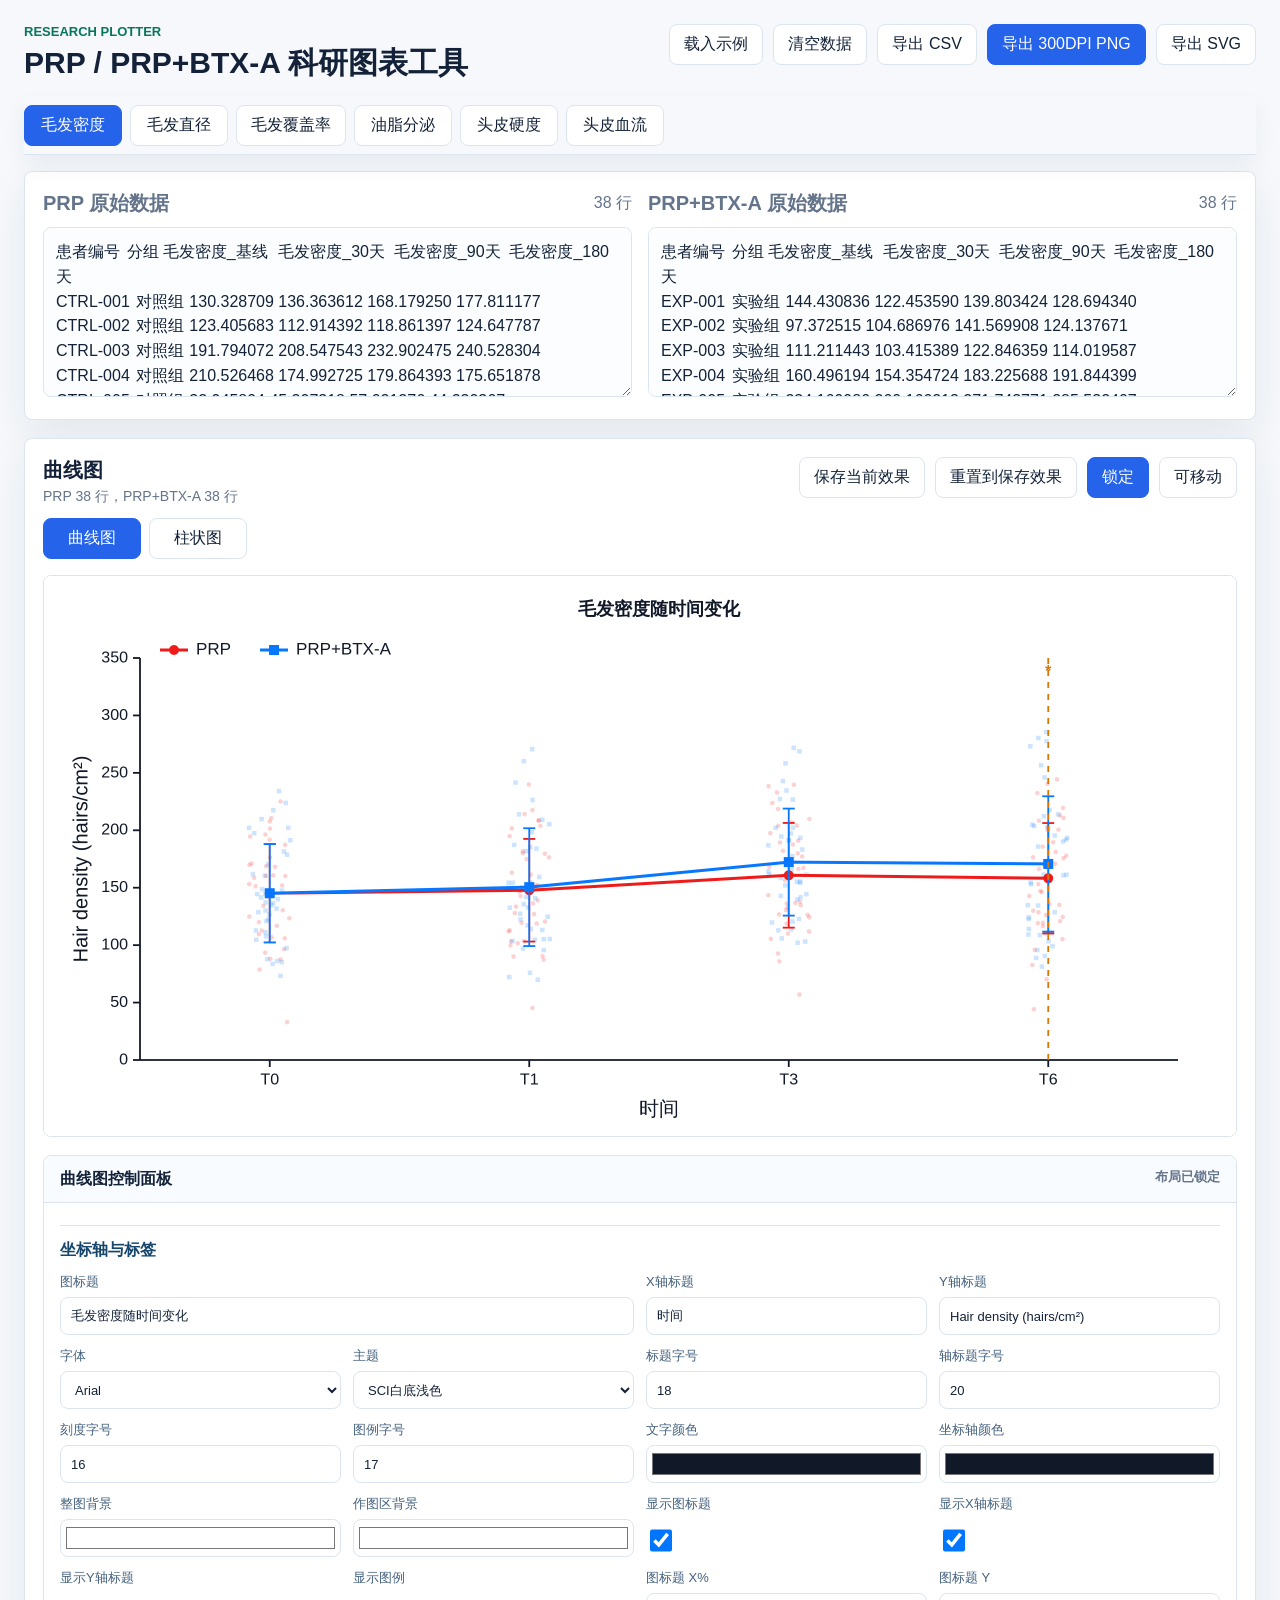
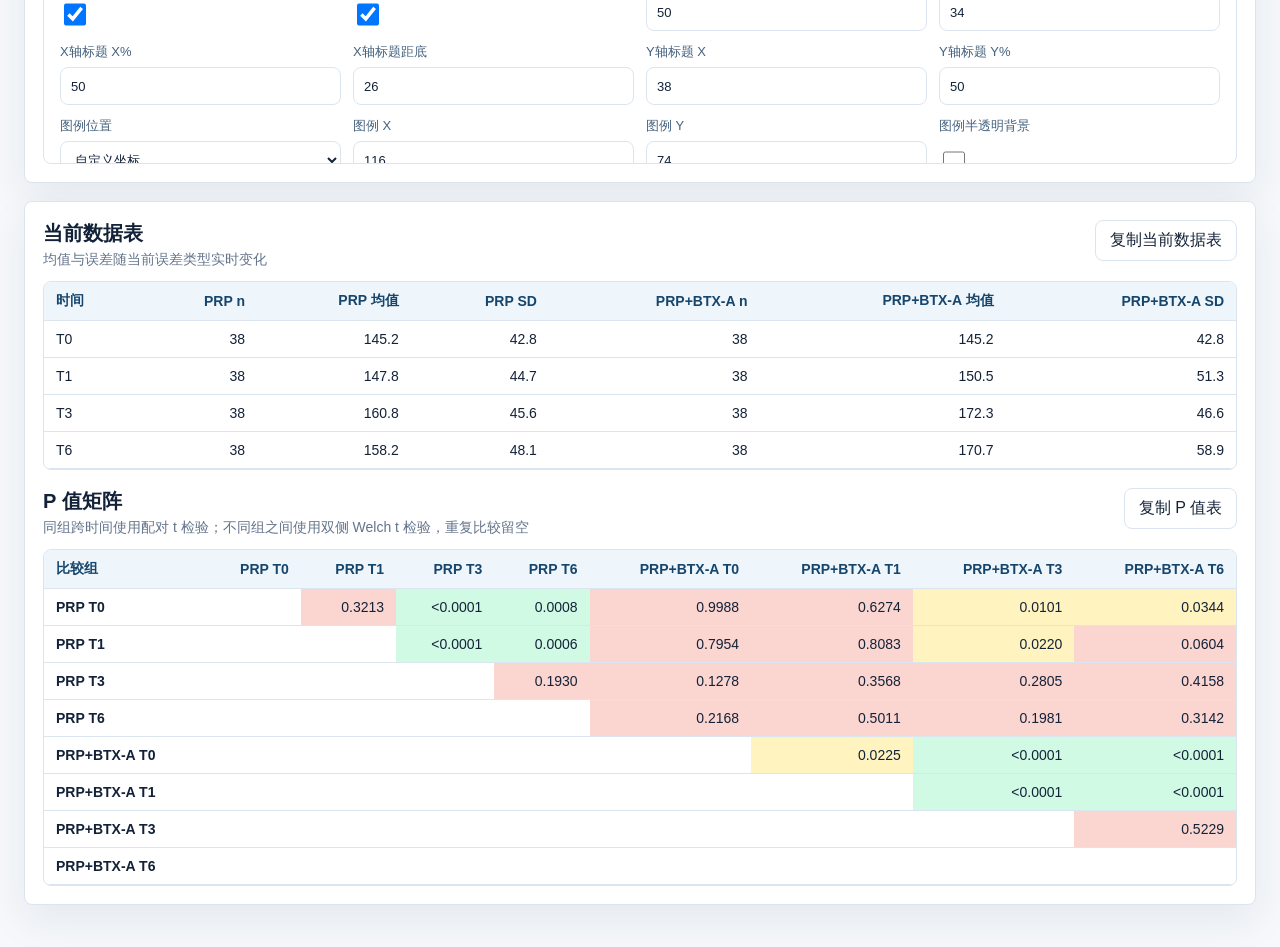
==== commit a5d4d3aa: "顶部“指标切换”现在会在页面向下滚动时固定在顶部，不会跟着内容一起滑走。" ====
--- a/hair-density-web/research-plotter.html
+++ b/hair-density-web/research-plotter.html
@@ -85,6 +85,17 @@
       flex-wrap: wrap;
       gap: 8px;
       margin-bottom: 16px;
+    }
+    .metric-nav {
+      position: sticky;
+      top: 0;
+      z-index: 40;
+      align-items: center;
+      padding: 8px 0;
+      background: rgba(246, 248, 251, 0.96);
+      backdrop-filter: blur(10px);
+      border-bottom: 1px solid rgba(219, 229, 239, 0.9);
+      box-shadow: 0 10px 24px rgba(25, 45, 77, 0.06);
     }
     .metric-nav button, .chart-tabs button {
       min-width: 98px;
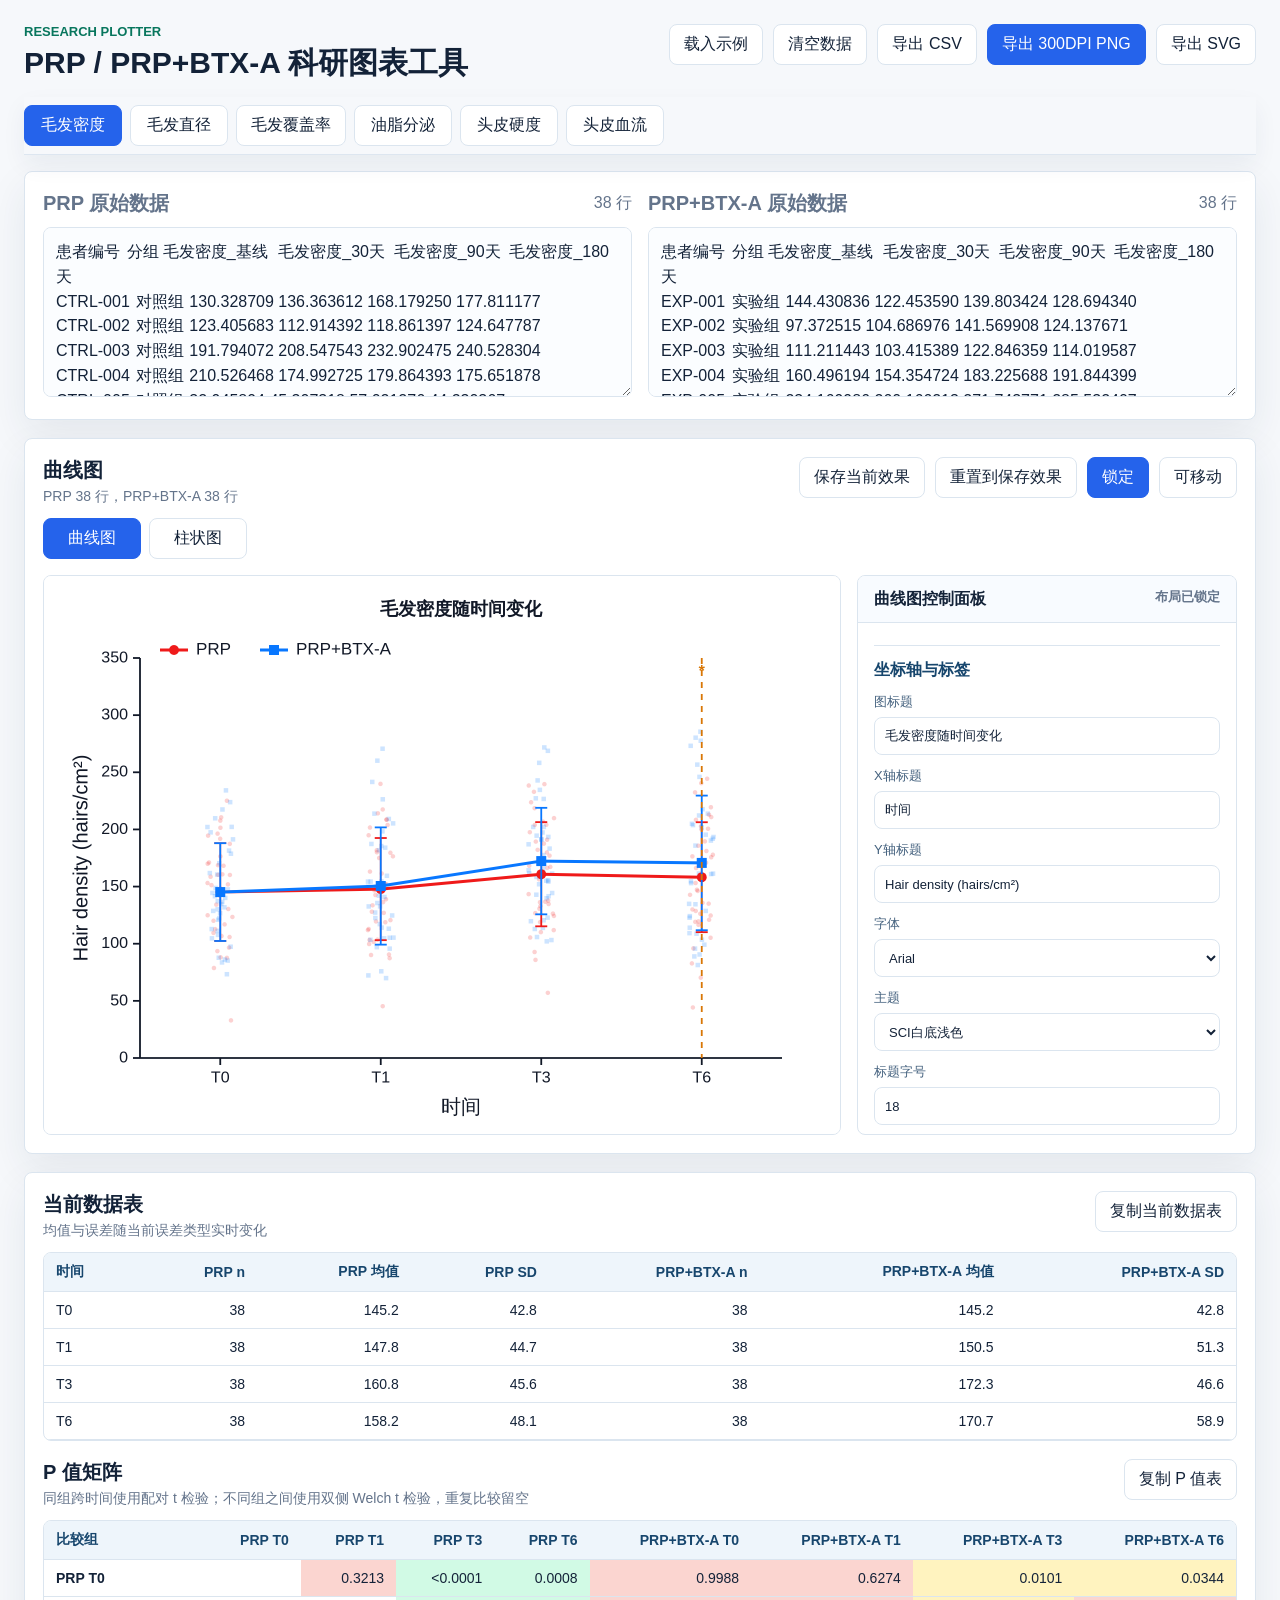
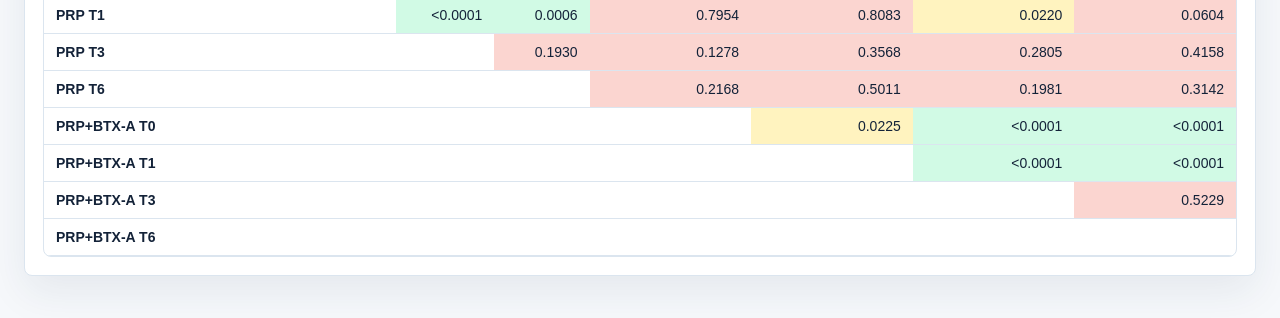
==== commit ffabe46c: "图表区域现在变成左右布局，左边是图片，右边是对应的控制面板；控制面板高度和图片区域一致，内部单独滚动。" ====
--- a/hair-density-web/research-plotter.html
+++ b/hair-density-web/research-plotter.html
@@ -156,11 +156,18 @@
       border-radius: 8px;
       background: #fff;
       overflow: hidden;
+      height: 560px;
+    }
+    .chart-workspace {
+      display: grid;
+      grid-template-columns: minmax(0, 1fr) minmax(320px, 380px);
+      gap: 16px;
+      align-items: stretch;
     }
     canvas {
       display: block;
       width: 100%;
-      height: 560px;
+      height: 100%;
       touch-action: none;
     }
     .tooltip {
@@ -178,11 +185,14 @@
       line-height: 1.45;
     }
     .control-panel {
-      margin-top: 18px;
       border: 1px solid var(--line);
       border-radius: 8px;
       background: #fff;
       overflow: hidden;
+      display: flex;
+      flex-direction: column;
+      min-height: 0;
+      height: 560px;
     }
     .control-title {
       display: flex;
@@ -194,13 +204,15 @@
       background: #f8fbff;
     }
     .control-scroll {
-      max-height: 560px;
+      flex: 1;
+      min-height: 0;
+      max-height: none;
       overflow: auto;
       padding: 16px;
     }
     .control-grid {
       display: grid;
-      grid-template-columns: repeat(4, minmax(160px, 1fr));
+      grid-template-columns: 1fr;
       gap: 12px;
     }
     .control-section {
@@ -217,7 +229,7 @@
       color: #45627f;
       font-size: 13px;
     }
-    .field.wide { grid-column: span 2; }
+    .field.wide { grid-column: auto; }
     .field input, .field select {
       width: 100%;
       min-height: 38px;
@@ -245,7 +257,7 @@
     .annotation-card {
       grid-column: 1 / -1;
       display: grid;
-      grid-template-columns: repeat(6, minmax(120px, 1fr));
+      grid-template-columns: repeat(2, minmax(120px, 1fr));
       gap: 10px;
       border: 1px solid var(--line);
       border-radius: 8px;
@@ -310,9 +322,9 @@
     @media (max-width: 980px) {
       .topbar, .chart-header, .table-header { display: grid; }
       .actions, .row-actions { justify-content: flex-start; }
-      .data-grid, .control-grid, .annotation-card { grid-template-columns: 1fr; }
+      .data-grid, .chart-workspace, .control-grid, .annotation-card { grid-template-columns: 1fr; }
       .field.wide { grid-column: auto; }
-      canvas { height: 470px; }
+      .chart-wrap, .control-panel { height: 470px; }
     }
   </style>
 </head>
@@ -370,19 +382,21 @@
         <button id="lineTab" type="button" class="active">曲线图</button>
         <button id="barTab" type="button">柱状图</button>
       </div>
-      <div class="chart-wrap">
-        <canvas id="chart" width="1100" height="560"></canvas>
-        <div id="tooltip" class="tooltip" hidden></div>
+      <div class="chart-workspace">
+        <div class="chart-wrap">
+          <canvas id="chart" width="1100" height="560"></canvas>
+          <div id="tooltip" class="tooltip" hidden></div>
+        </div>
+        <section class="control-panel">
+          <div class="control-title">
+            <span id="controlTitle">曲线图控制面板</span>
+            <span class="status" id="controlStatus"></span>
+          </div>
+          <div class="control-scroll">
+            <div id="controls" class="control-grid"></div>
+          </div>
+        </section>
       </div>
-      <section class="control-panel">
-        <div class="control-title">
-          <span id="controlTitle">曲线图控制面板</span>
-          <span class="status" id="controlStatus"></span>
-        </div>
-        <div class="control-scroll">
-          <div id="controls" class="control-grid"></div>
-        </div>
-      </section>
     </section>
 
     <section class="panel tables">
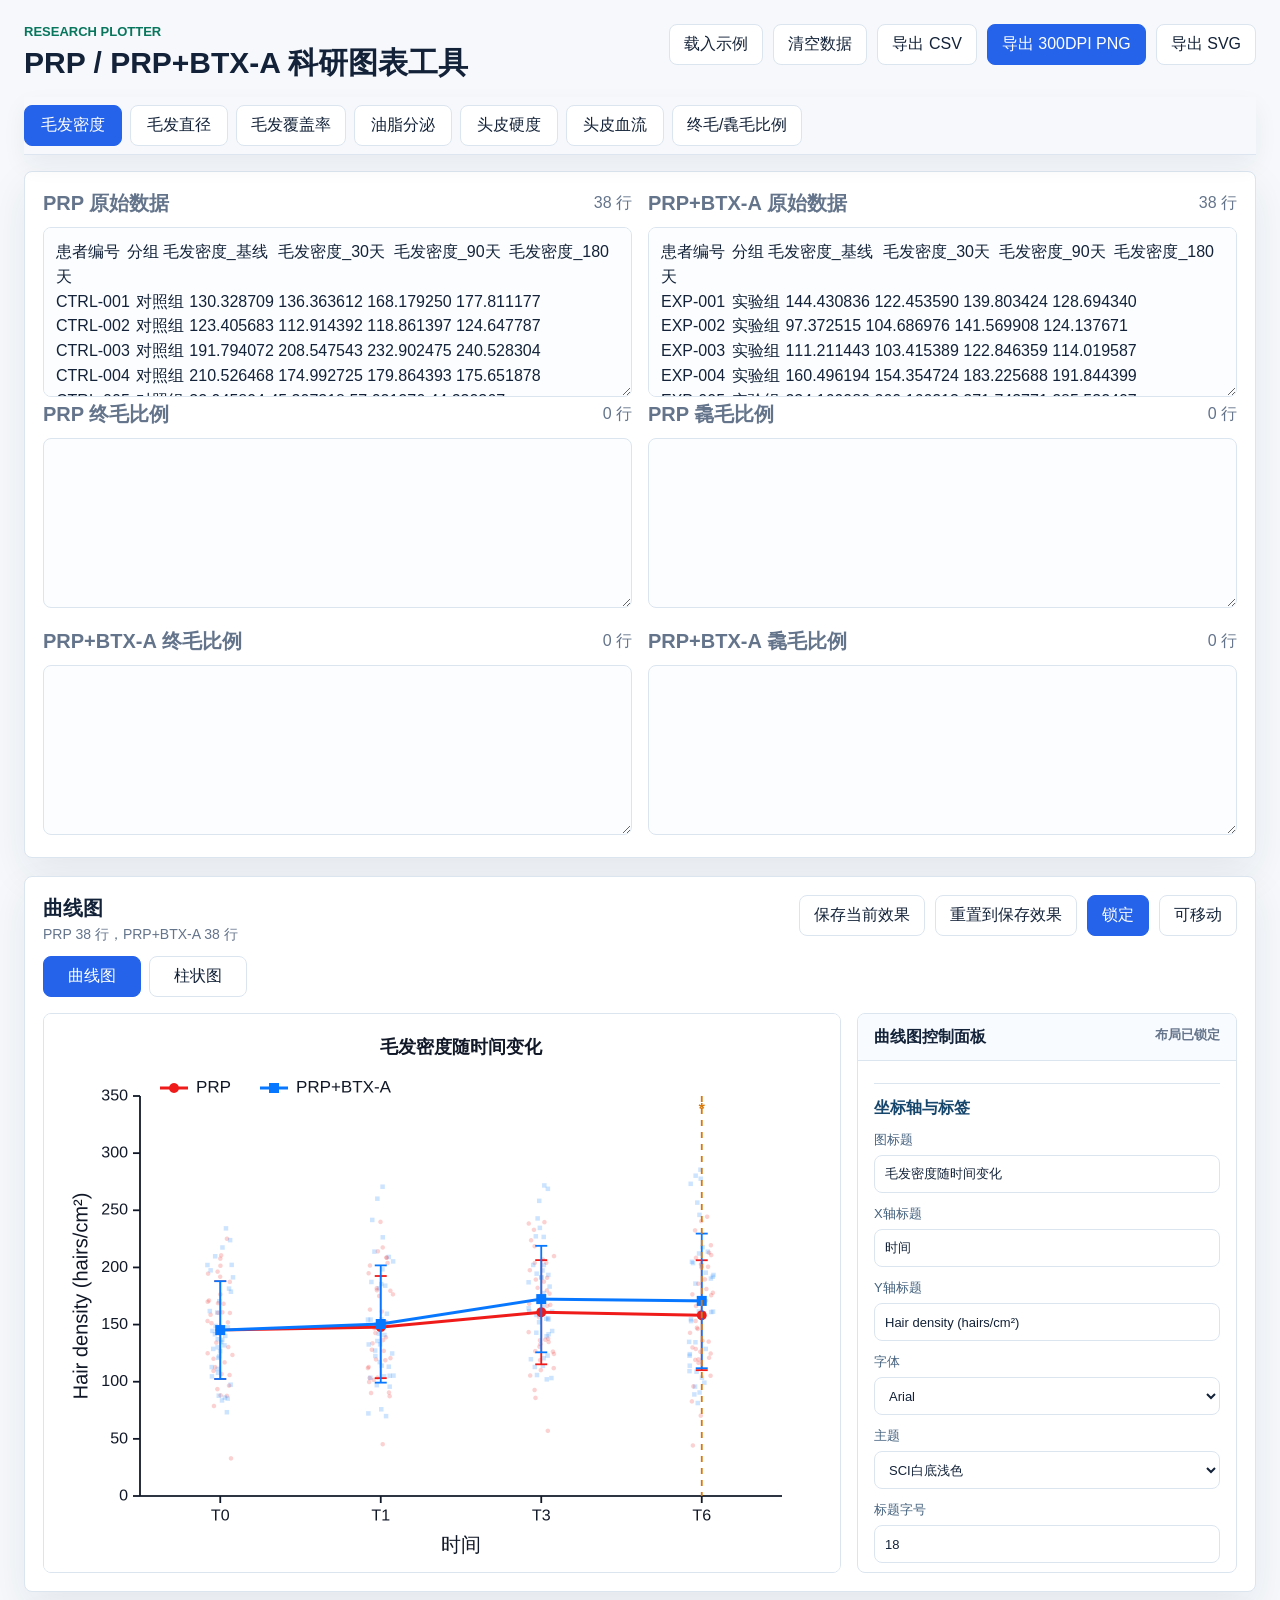
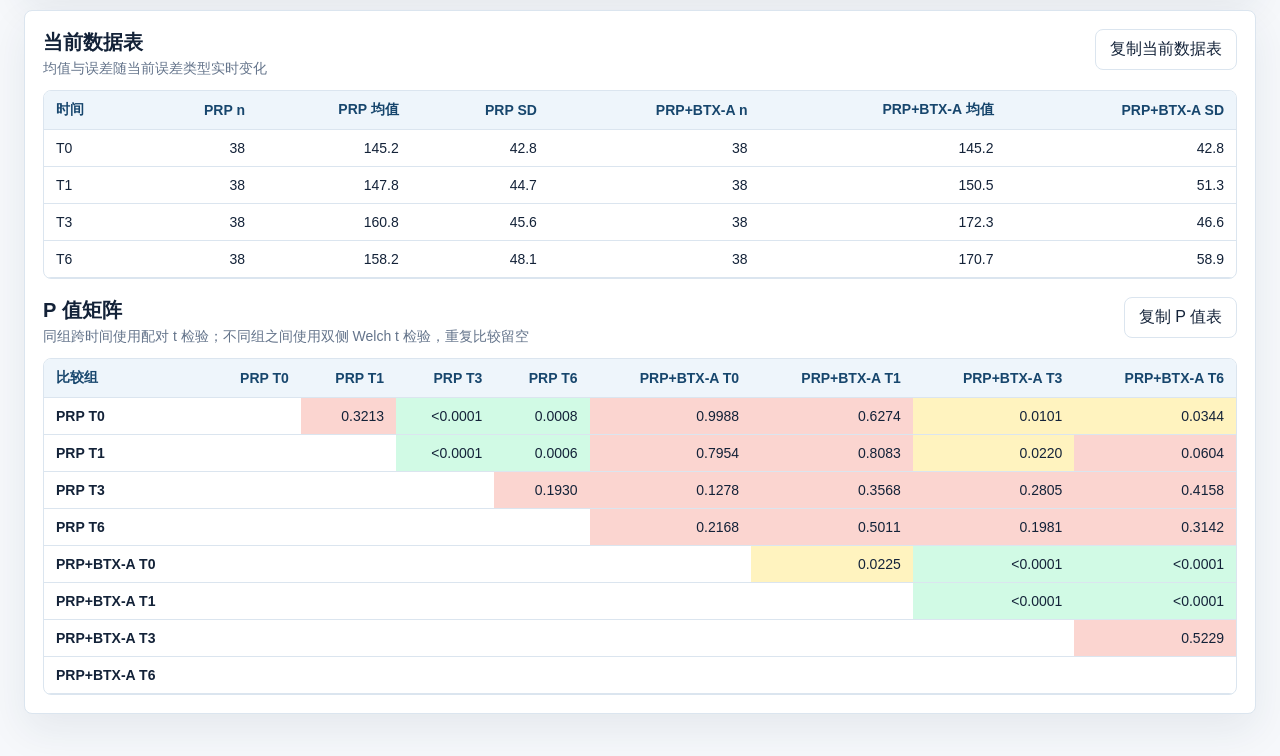
==== commit 125eae15: "添加终毛，毳毛比例" ====
--- a/hair-density-web/research-plotter.html
+++ b/hair-density-web/research-plotter.html
@@ -347,7 +347,7 @@
     <nav id="metricNav" class="metric-nav" aria-label="指标切换"></nav>
 
     <section class="panel">
-      <div class="data-grid">
+      <div id="standardDataGrid" class="data-grid">
         <div>
           <div class="data-head">
             <h2>PRP 原始数据</h2>
@@ -361,6 +361,36 @@
             <span id="expStatus">0 行</span>
           </div>
           <textarea id="expInput" spellcheck="false"></textarea>
+        </div>
+      </div>
+      <div id="dualDataGrid" class="data-grid" hidden>
+        <div>
+          <div class="data-head">
+            <h2>PRP 终毛比例</h2>
+            <span id="prpTerminalStatus">0 行</span>
+          </div>
+          <textarea id="prpTerminalInput" spellcheck="false"></textarea>
+        </div>
+        <div>
+          <div class="data-head">
+            <h2>PRP 毳毛比例</h2>
+            <span id="prpVellusStatus">0 行</span>
+          </div>
+          <textarea id="prpVellusInput" spellcheck="false"></textarea>
+        </div>
+        <div>
+          <div class="data-head">
+            <h2>PRP+BTX-A 终毛比例</h2>
+            <span id="expTerminalStatus">0 行</span>
+          </div>
+          <textarea id="expTerminalInput" spellcheck="false"></textarea>
+        </div>
+        <div>
+          <div class="data-head">
+            <h2>PRP+BTX-A 毳毛比例</h2>
+            <span id="expVellusStatus">0 行</span>
+          </div>
+          <textarea id="expVellusInput" spellcheck="false"></textarea>
         </div>
       </div>
     </section>
@@ -465,14 +495,29 @@
       sebum: { label: "油脂分泌", yLabel: "Sebum secretion", y: [0, 240, 40], prp: [150, 145, 143, 150], exp: [150, 95, 98, 128], sd: 24 },
       hardness: { label: "头皮硬度", yLabel: "Scalp hardness", y: [0, 50, 10], prp: [24, 23, 24, 24], exp: [24, 20, 15, 17], sd: 5 },
       bloodflow: { label: "头皮血流", yLabel: "Scalp blood flow", y: [0, 520, 100], prp: [160, 185, 190, 188], exp: [160, 240, 310, 295], sd: 45 },
+      hairtype: { label: "终毛/毳毛比例", yLabel: "终毛比例 (%)", rightYLabel: "毳毛比例 (%)", y: [0, 100, 20], rightY: [0, 100, 20], prp: [64, 66, 70, 71], exp: [64, 69, 76, 78], vellusPrp: [32, 31, 28, 27], vellusExp: [32, 29, 24, 22], sd: 8, dualAxis: true },
     };
+
+    function isDualMetric(metricKey = state.metric) {
+      return Boolean(METRICS[metricKey]?.dualAxis || METRICS[metricKey]?.dualPanels);
+    }
 
     const els = {
       metricNav: document.getElementById("metricNav"),
+      standardDataGrid: document.getElementById("standardDataGrid"),
+      dualDataGrid: document.getElementById("dualDataGrid"),
       prpInput: document.getElementById("prpInput"),
       expInput: document.getElementById("expInput"),
+      prpTerminalInput: document.getElementById("prpTerminalInput"),
+      prpVellusInput: document.getElementById("prpVellusInput"),
+      expTerminalInput: document.getElementById("expTerminalInput"),
+      expVellusInput: document.getElementById("expVellusInput"),
       prpStatus: document.getElementById("prpStatus"),
       expStatus: document.getElementById("expStatus"),
+      prpTerminalStatus: document.getElementById("prpTerminalStatus"),
+      prpVellusStatus: document.getElementById("prpVellusStatus"),
+      expTerminalStatus: document.getElementById("expTerminalStatus"),
+      expVellusStatus: document.getElementById("expVellusStatus"),
       chartHeading: document.getElementById("chartHeading"),
       chartSubtitle: document.getElementById("chartSubtitle"),
       chart: document.getElementById("chart"),
@@ -518,6 +563,10 @@
       return {
         prpText: sample.prp,
         expText: sample.exp,
+        prpTerminalText: sample.prpTerminal || "",
+        prpVellusText: sample.prpVellus || "",
+        expTerminalText: sample.expTerminal || "",
+        expVellusText: sample.expVellus || "",
         chartType: "line",
         line: defaultStyle(metricKey, "line"),
         bar: defaultStyle(metricKey, "bar"),
@@ -528,8 +577,19 @@
     function ensureMetricDefaults(metricKey) {
       const item = state.metrics[metricKey];
       const sample = makeSample(metricKey);
-      if (!String(item.prpText || "").trim() && sample.prp) item.prpText = sample.prp;
-      if (!String(item.expText || "").trim() && sample.exp) item.expText = sample.exp;
+      if (isDualMetric(metricKey)) {
+        const migratedPrp = splitDualText(item.prpText || "");
+        const migratedExp = splitDualText(item.expText || "");
+        if (!String(item.prpTerminalText || "").trim()) item.prpTerminalText = migratedPrp.terminal || sample.prpTerminal || "";
+        if (!String(item.prpVellusText || "").trim()) item.prpVellusText = migratedPrp.vellus || sample.prpVellus || "";
+        if (!String(item.expTerminalText || "").trim()) item.expTerminalText = migratedExp.terminal || sample.expTerminal || "";
+        if (!String(item.expVellusText || "").trim()) item.expVellusText = migratedExp.vellus || sample.expVellus || "";
+        item.prpText = item.prpText || sample.prp || "";
+        item.expText = item.expText || sample.exp || "";
+      } else {
+        if (!String(item.prpText || "").trim() && sample.prp) item.prpText = sample.prp;
+        if (!String(item.expText || "").trim() && sample.exp) item.expText = sample.exp;
+      }
       item.line = mergeDefaults(defaultStyle(metricKey, "line"), item.line || {});
       item.bar = mergeDefaults(defaultStyle(metricKey, "bar"), item.bar || {});
       item.saved = item.saved || {};
@@ -553,10 +613,12 @@
     function defaultStyle(metricKey, type) {
       const metric = METRICS[metricKey];
       const isBar = type === "bar";
+      const isDual = Boolean(metric.dualAxis || metric.dualPanels);
       return {
-        chartTitle: metric.label + (isBar ? "柱状图" : "随时间变化"),
+        chartTitle: isDual ? "终毛比例与毳毛比例随时间变化" : metric.label + (isBar ? "柱状图" : "随时间变化"),
         xLabel: "时间",
         yLabel: metric.yLabel,
+        rightYLabel: metric.rightYLabel || "",
         showTitle: true,
         showXLabel: true,
         showYLabel: true,
@@ -574,10 +636,13 @@
         yMin: metric.y[0],
         yMax: metric.y[1],
         yStep: metric.y[2],
+        rightYMin: metric.rightY ? metric.rightY[0] : metric.y[0],
+        rightYMax: metric.rightY ? metric.rightY[1] : metric.y[1],
+        rightYStep: metric.rightY ? metric.rightY[2] : metric.y[2],
         xMin: 0.5,
         xMax: 4.5,
         plotTop: 82,
-        plotRight: 58,
+        plotRight: isDual ? 96 : 58,
         plotBottom: 76,
         plotLeft: 96,
         titleX: 50,
@@ -608,7 +673,7 @@
         showValues: false,
         normalize: false,
         showDiff: false,
-        markMax: true,
+        markMax: !isDual,
         annotations: [],
         smooth: false,
         smoothness: 8,
@@ -626,7 +691,39 @@
       if (preset) {
         return { prp: preset.prp, exp: preset.exp };
       }
+      if (isDualMetric(metricKey)) return makeDualSample(metricKey);
       return { prp: "", exp: "" };
+    }
+
+    function makeDualSample(metricKey) {
+      const metric = METRICS[metricKey];
+      const makeRows = (prefix, groupName, means, seedOffset) => {
+        return Array.from({ length: 38 }, (_, i) => {
+          const values = means.map((base, j) => clamp(base + (seededNoise(seedOffset + i * 31 + j * 17) * metric.sd), 1, 95));
+          return `${prefix}-${String(i + 1).padStart(3, "0")} ${groupName} ${values.map((value) => formatNumber(value, 1)).join(" ")}`;
+        }).join("\n");
+      };
+      const prpTerminal = makeRows("CTRL", "对照组", metric.prp, 11);
+      const prpVellus = makeRows("CTRL", "对照组", metric.vellusPrp, 311);
+      const expTerminal = makeRows("EXP", "实验组", metric.exp, 97);
+      const expVellus = makeRows("EXP", "实验组", metric.vellusExp, 397);
+      const combineRows = (terminalText, vellusText) => {
+        const terminalLines = terminalText.split(/\r?\n/);
+        const vellusLines = vellusText.split(/\r?\n/);
+        return terminalLines.map((line, i) => {
+          const nums = numbersFromLine(vellusLines[i] || "");
+          const vellus = selectMetricValues(nums).map((value) => formatNumber(value, 1)).join(" ");
+          return `${line} ${vellus}`;
+        }).join("\n");
+      };
+      return {
+        prpTerminal,
+        prpVellus,
+        expTerminal,
+        expVellus,
+        prp: combineRows(prpTerminal, prpVellus),
+        exp: combineRows(expTerminal, expVellus),
+      };
     }
 
     function seededNoise(seed) {
@@ -645,7 +742,8 @@
     function setActiveMetric(key) {
       saveCurrentText();
       state.metric = key;
-      state.chartType = currentMetricState().chartType || "line";
+      state.chartType = isDualMetric(key) ? "line" : currentMetricState().chartType || "line";
+      currentMetricState().chartType = state.chartType;
       loadCurrentText();
       renderMetricNav();
       renderChartTabs();
@@ -654,6 +752,7 @@
     }
 
     function setChartType(type) {
+      if (isDualMetric() && type === "bar") return;
       currentMetricState().chartType = type;
       state.chartType = type;
       renderChartTabs();
@@ -664,14 +763,61 @@
 
     function saveCurrentText() {
       const item = currentMetricState();
-      item.prpText = els.prpInput.value;
-      item.expText = els.expInput.value;
+      if (isDualMetric()) {
+        item.prpTerminalText = els.prpTerminalInput.value;
+        item.prpVellusText = els.prpVellusInput.value;
+        item.expTerminalText = els.expTerminalInput.value;
+        item.expVellusText = els.expVellusInput.value;
+        item.prpText = combineDualText(item.prpTerminalText, item.prpVellusText);
+        item.expText = combineDualText(item.expTerminalText, item.expVellusText);
+      } else {
+        item.prpText = els.prpInput.value;
+        item.expText = els.expInput.value;
+      }
     }
 
     function loadCurrentText() {
       const item = currentMetricState();
-      els.prpInput.value = item.prpText || "";
-      els.expInput.value = item.expText || "";
+      setDataInputMode();
+      if (isDualMetric()) {
+        els.prpTerminalInput.value = item.prpTerminalText || "";
+        els.prpVellusInput.value = item.prpVellusText || "";
+        els.expTerminalInput.value = item.expTerminalText || "";
+        els.expVellusInput.value = item.expVellusText || "";
+      } else {
+        els.prpInput.value = item.prpText || "";
+        els.expInput.value = item.expText || "";
+      }
+    }
+
+    function setDataInputMode() {
+      const dual = isDualMetric();
+      els.standardDataGrid.hidden = dual;
+      els.dualDataGrid.hidden = !dual;
+    }
+
+    function combineDualText(terminalText, vellusText) {
+      const terminalLines = String(terminalText || "").split(/\r?\n/);
+      const vellusLines = String(vellusText || "").split(/\r?\n/);
+      return terminalLines.map((line, i) => {
+        const vellus = selectMetricValues(numbersFromLine(vellusLines[i] || ""));
+        return [line, ...vellus.map((value) => formatNumber(value, 1))].join(" ").trim();
+      }).filter(Boolean).join("\n");
+    }
+
+    function splitDualText(text) {
+      const terminal = [];
+      const vellus = [];
+      String(text || "").split(/\r?\n/).forEach((line) => {
+        const nums = numbersFromLine(line);
+        if (nums.length < 8) return;
+        const pair = extractDualValues(nums);
+        if (!pair) return;
+        const prefix = line.trim().split(/[\t,，;；\s]+/).filter(Boolean).filter((token) => !/^[-+]?(?:\d+\.?\d*|\.\d+)(?:e[-+]?\d+)?$/i.test(token)).join(" ");
+        terminal.push(`${prefix} ${pair.terminal.map((value) => formatNumber(value, 1)).join(" ")}`.trim());
+        vellus.push(`${prefix} ${pair.vellus.map((value) => formatNumber(value, 1)).join(" ")}`.trim());
+      });
+      return { terminal: terminal.join("\n"), vellus: vellus.join("\n") };
     }
 
     function renderMetricNav() {
@@ -681,21 +827,25 @@
     }
 
     function renderChartTabs() {
+      if (isDualMetric() && state.chartType !== "line") state.chartType = "line";
       els.lineTab.classList.toggle("active", state.chartType === "line");
       els.barTab.classList.toggle("active", state.chartType === "bar");
-      els.chartHeading.textContent = state.chartType === "bar" ? "柱状图" : "曲线图";
-      els.controlTitle.textContent = state.chartType === "bar" ? "柱状图控制面板" : "曲线图控制面板";
+      els.barTab.disabled = isDualMetric();
+      els.chartHeading.textContent = isDualMetric() ? "双Y轴折线图" : state.chartType === "bar" ? "柱状图" : "曲线图";
+      els.controlTitle.textContent = isDualMetric() ? "双Y轴折线图控制面板" : state.chartType === "bar" ? "柱状图控制面板" : "曲线图控制面板";
     }
 
     function renderControls() {
       const style = activeStyle();
-      const lineOnly = state.chartType === "line";
+      const dualOnly = isDualMetric();
+      const lineOnly = state.chartType === "line" && !dualOnly;
       const barOnly = state.chartType === "bar";
       const html = [
         section("坐标轴与标签"),
         field("图标题", "chartTitle", "text", "wide"),
         field("X轴标题", "xLabel", "text"),
         field("Y轴标题", "yLabel", "text"),
+        dualOnly ? field("右Y轴标题", "rightYLabel", "text") : "",
         selectField("字体", "font", [["Arial", "Arial"], ["Times New Roman", "Times New Roman"], ["Helvetica", "Helvetica"], ["SimSun", "宋体"]]),
         selectField("主题", "theme", [["sci", "SCI白底浅色"], ["dark", "深色暗黑"], ["warm", "护眼米黄"], ["contrast", "高对比度"]]),
         numField("标题字号", "titleSize", 10, 36, 1),
@@ -724,6 +874,9 @@
         numField("Y轴最小值", "yMin", -100000, 100000, 0.1),
         numField("Y轴最大值", "yMax", -100000, 100000, 0.1),
         numField("Y轴间隔", "yStep", 0.01, 100000, 0.1),
+        dualOnly ? numField("右Y轴最小值", "rightYMin", -100000, 100000, 0.1) : "",
+        dualOnly ? numField("右Y轴最大值", "rightYMax", -100000, 100000, 0.1) : "",
+        dualOnly ? numField("右Y轴间隔", "rightYStep", 0.01, 100000, 0.1) : "",
         numField("X轴最小值", "xMin", -10, 10, 0.1),
         numField("X轴最大值", "xMax", -10, 10, 0.1),
         numField("上边距", "plotTop", 20, 240, 1),
@@ -766,9 +919,9 @@
         checkField("显示数值标签", "showValues"),
         lineOnly ? checkField("平滑曲线", "smooth") : "",
         lineOnly ? numField("平滑程度", "smoothness", 2, 24, 1) : "",
-        checkField("以基线100%归一化", "normalize"),
-        checkField("叠加差异趋势", "showDiff"),
-        checkField("标记最大提升时间点", "markMax"),
+        dualOnly ? "" : checkField("以基线100%归一化", "normalize"),
+        dualOnly ? "" : checkField("叠加差异趋势", "showDiff"),
+        dualOnly ? "" : checkField("标记最大提升时间点", "markMax"),
         annotationControls(style),
       ].join("");
       els.controls.innerHTML = html;
@@ -935,19 +1088,17 @@
       }
     }
 
-    function parseInput(text) {
+    function parseInput(text, metricKey = state.metric) {
       const rows = [];
       text.split(/\r?\n/).forEach((line, index) => {
-        const tokens = line.trim().split(/[\t,，;；\s]+/).filter(Boolean);
-        const nums = tokens.filter((token) => /^[-+]?(?:\d+\.?\d*|\.\d+)(?:e[-+]?\d+)?$/i.test(token)).map(Number);
+        const nums = numbersFromLine(line);
         if (nums.length < 4) return;
-        let vals;
-        if (nums.length >= 7) vals = nums.slice(-6);
-        else if (nums.length === 5) vals = nums.slice(-4);
-        else if (nums.length >= 6) vals = nums.slice(-6);
-        else vals = nums.slice(-4);
-        if (vals.length >= 6) vals = [vals[0], vals[2], vals[4], vals[5]];
-        else vals = vals.slice(-4);
+        if (isDualMetric(metricKey)) {
+          const pair = extractDualValues(nums);
+          if (pair) rows.push({ id: "R" + (index + 1), values: pair.terminal, terminal: pair.terminal, vellus: pair.vellus });
+          return;
+        }
+        const vals = selectMetricValues(nums);
         if (vals.length === 4 && vals.every(Number.isFinite)) {
           rows.push({ id: "R" + (index + 1), values: vals });
         }
@@ -955,25 +1106,94 @@
       return rows;
     }
 
+    function numbersFromLine(line) {
+      return String(line || "")
+        .trim()
+        .split(/[\t,，;；\s]+/)
+        .filter(Boolean)
+        .filter((token) => /^[-+]?(?:\d+\.?\d*|\.\d+)(?:e[-+]?\d+)?$/i.test(token))
+        .map(Number);
+    }
+
+    function parseSingleInput(text) {
+      const rows = [];
+      String(text || "").split(/\r?\n/).forEach((line, index) => {
+        const nums = numbersFromLine(line);
+        if (nums.length < 4) return;
+        const vals = selectMetricValues(nums);
+        if (vals.length === 4 && vals.every(Number.isFinite)) {
+          rows.push({ id: "R" + (index + 1), values: vals });
+        }
+      });
+      return rows;
+    }
+
+    function combineDualRows(terminalRows, vellusRows) {
+      const len = Math.max(terminalRows.length, vellusRows.length);
+      return Array.from({ length: len }, (_, i) => {
+        const terminal = terminalRows[i]?.values || [NaN, NaN, NaN, NaN];
+        const vellus = vellusRows[i]?.values || [NaN, NaN, NaN, NaN];
+        return { id: terminalRows[i]?.id || vellusRows[i]?.id || "R" + (i + 1), values: terminal, terminal, vellus };
+      });
+    }
+
+    function selectMetricValues(nums) {
+      let vals;
+      if (nums.length >= 7) vals = nums.slice(-6);
+      else if (nums.length === 5) vals = nums.slice(-4);
+      else if (nums.length >= 6) vals = nums.slice(-6);
+      else vals = nums.slice(-4);
+      if (vals.length >= 6) vals = [vals[0], vals[2], vals[4], vals[5]];
+      else vals = vals.slice(-4);
+      return vals;
+    }
+
+    function extractDualValues(nums) {
+      let terminal;
+      let vellus;
+      if (nums.length >= 12) {
+        const vals = nums.slice(-12);
+        terminal = [vals[0], vals[2], vals[4], vals[5]];
+        vellus = [vals[6], vals[8], vals[10], vals[11]];
+      } else if (nums.length >= 8) {
+        const vals = nums.slice(-8);
+        terminal = vals.slice(0, 4);
+        vellus = vals.slice(4, 8);
+      } else {
+        terminal = selectMetricValues(nums);
+        vellus = [NaN, NaN, NaN, NaN];
+      }
+      if (terminal.length !== 4 || vellus.length !== 4) return null;
+      if (!terminal.every(Number.isFinite)) return null;
+      return { terminal, vellus };
+    }
+
     function getData() {
+      if (isDualMetric()) {
+        return {
+          prp: combineDualRows(parseSingleInput(els.prpTerminalInput.value), parseSingleInput(els.prpVellusInput.value)),
+          exp: combineDualRows(parseSingleInput(els.expTerminalInput.value), parseSingleInput(els.expVellusInput.value)),
+        };
+      }
       return {
-        prp: parseInput(els.prpInput.value),
-        exp: parseInput(els.expInput.value),
+        prp: parseInput(els.prpInput.value, state.metric),
+        exp: parseInput(els.expInput.value, state.metric),
       };
     }
 
-    function rowsFor(rows, style) {
+    function rowsFor(rows, style, valueKey = "values") {
       return rows.map((row) => {
-        if (!style.normalize) return row.values.slice();
-        const base = row.values[0];
-        if (!Number.isFinite(base) || base === 0) return row.values.slice();
-        return row.values.map((v) => v / base * 100);
-      });
-    }
-
-    function getStats(data, style) {
-      const prpRows = rowsFor(data.prp, style);
-      const expRows = rowsFor(data.exp, style);
+        const values = (row[valueKey] || row.values || []).slice();
+        if (!style.normalize) return values;
+        const base = values[0];
+        if (!Number.isFinite(base) || base === 0) return values;
+        return values.map((v) => v / base * 100);
+      });
+    }
+
+    function getStats(data, style, valueKey = "values") {
+      const prpRows = rowsFor(data.prp, style, valueKey);
+      const expRows = rowsFor(data.exp, style, valueKey);
       return TIMES.map((time, idx) => {
         const prpValues = prpRows.map((r) => r[idx]).filter(Number.isFinite);
         const expValues = expRows.map((r) => r[idx]).filter(Number.isFinite);
@@ -987,6 +1207,13 @@
       });
     }
 
+    function getDualStats(data, style) {
+      return {
+        terminal: getStats(data, style, "terminal"),
+        vellus: getStats(data, style, "vellus"),
+      };
+    }
+
     function describe(values, errorType) {
       const n = values.length;
       const meanValue = mean(values);
@@ -1016,13 +1243,30 @@
       saveCurrentText();
       const data = getData();
       const style = activeStyle();
-      const stats = getStats(data, style);
-      els.prpStatus.textContent = data.prp.length + " 行";
-      els.expStatus.textContent = data.exp.length + " 行";
-      els.chartSubtitle.textContent = `PRP ${data.prp.length} 行，PRP+BTX-A ${data.exp.length} 行`;
+      const stats = isDualMetric() ? getDualStats(data, style) : getStats(data, style);
+      if (isDualMetric()) {
+        const prpTerminalRows = parseSingleInput(els.prpTerminalInput.value).length;
+        const prpVellusRows = parseSingleInput(els.prpVellusInput.value).length;
+        const expTerminalRows = parseSingleInput(els.expTerminalInput.value).length;
+        const expVellusRows = parseSingleInput(els.expVellusInput.value).length;
+        els.prpTerminalStatus.textContent = prpTerminalRows + " 行";
+        els.prpVellusStatus.textContent = prpVellusRows + " 行";
+        els.expTerminalStatus.textContent = expTerminalRows + " 行";
+        els.expVellusStatus.textContent = expVellusRows + " 行";
+        els.chartSubtitle.textContent = `PRP 终毛 ${prpTerminalRows} 行，PRP 毳毛 ${prpVellusRows} 行；PRP+BTX-A 终毛 ${expTerminalRows} 行，PRP+BTX-A 毳毛 ${expVellusRows} 行`;
+      } else {
+        els.prpStatus.textContent = data.prp.length + " 行";
+        els.expStatus.textContent = data.exp.length + " 行";
+        els.chartSubtitle.textContent = `PRP ${data.prp.length} 行，PRP+BTX-A ${data.exp.length} 行`;
+      }
       draw();
-      renderSummary(stats);
-      renderPValues(stats, data, style);
+      if (isDualMetric()) {
+        renderDualSummary(stats);
+        renderDualPValues(stats, data, style);
+      } else {
+        renderSummary(stats);
+        renderPValues(stats, data, style);
+      }
       persist();
     }
 
@@ -1043,6 +1287,10 @@
     function renderCanvas(ctx, width, height, interactive) {
       const style = activeStyle();
       const data = getData();
+      if (isDualMetric()) {
+        renderDualCanvas(ctx, width, height, interactive, style, data);
+        return;
+      }
       const stats = getStats(data, style);
       const plot = makePlot(width, height, style);
       state.hovers = [];
@@ -1079,6 +1327,207 @@
         x: (value) => left + (value - xMin) / (xMax - xMin) * w,
         y: (value) => top + h - (value - yMin) / (yMax - yMin) * h,
       };
+    }
+
+    function makePanelPlot(width, style, top, panelHeight) {
+      const left = clamp(style.plotLeft, 20, width - 120);
+      const right = clamp(style.plotRight, 20, width - left - 80);
+      const w = width - left - right;
+      const yMin = Number(style.yMin);
+      const yMax = Number(style.yMax);
+      const xMin = Number(style.xMin);
+      const xMax = Number(style.xMax);
+      return {
+        left, right, top, bottom: 0, w, h: panelHeight, yMin, yMax, xMin, xMax,
+        x: (value) => left + (value - xMin) / (xMax - xMin) * w,
+        y: (value) => top + panelHeight - (value - yMin) / (yMax - yMin) * panelHeight,
+      };
+    }
+
+    function renderDualCanvas(ctx, width, height, interactive, style, data) {
+      const dualStats = getDualStats(data, style);
+      const plot = makePlot(width, height, style);
+      const rightPlot = {
+        ...plot,
+        yMin: Number(style.rightYMin),
+        yMax: Number(style.rightYMax),
+        y: (value) => plot.top + plot.h - (value - Number(style.rightYMin)) / (Number(style.rightYMax) - Number(style.rightYMin)) * plot.h,
+      };
+      state.hovers = [];
+      state.handles = [];
+      ctx.save();
+      ctx.fillStyle = style.chartBg;
+      ctx.fillRect(0, 0, width, height);
+      ctx.fillStyle = style.plotBg;
+      ctx.fillRect(plot.left, plot.top, plot.w, plot.h);
+      drawGrid(ctx, plot, style);
+      drawAxes(ctx, plot, style);
+      drawRightAxis(ctx, plot, rightPlot, style);
+      drawDualAxisLines(ctx, plot, rightPlot, style, dualStats, data);
+      drawDualTitles(ctx, plot, rightPlot, style, width, height, interactive);
+      ctx.restore();
+    }
+
+    function drawRightAxis(ctx, plot, rightPlot, style) {
+      const x = plot.left + plot.w;
+      const tickLen = style.tickDirection === "in" ? -7 : 7;
+      ctx.save();
+      ctx.strokeStyle = style.axisColor;
+      ctx.fillStyle = style.textColor;
+      ctx.lineWidth = 1.8;
+      line(ctx, x, plot.top, x, plot.top + plot.h);
+      ctx.font = `${style.tickSize}px ${style.font}`;
+      ctx.textAlign = "left";
+      ctx.textBaseline = "middle";
+      forEachRightYTick(style, (tick) => {
+        const y = rightPlot.y(tick);
+        line(ctx, x, y, x + tickLen, y);
+        ctx.fillText(formatNumber(tick, 2), x + 12, y);
+      });
+      ctx.restore();
+    }
+
+    function forEachRightYTick(style, callback) {
+      const step = Number(style.rightYStep) || 1;
+      const min = Number(style.rightYMin);
+      const max = Number(style.rightYMax);
+      const start = Math.ceil(min / step) * step;
+      for (let tick = start, guard = 0; tick <= max + step * 0.0001 && guard < 1000; tick += step, guard += 1) {
+        callback(Number(tick.toFixed(10)));
+      }
+    }
+
+    function drawDualAxisLines(ctx, leftPlot, rightPlot, style, dualStats, data) {
+      if (style.showPoints) {
+        drawRawPoints(ctx, leftPlot, style, rowsFor(data.prp, style, "terminal"), "prp");
+        drawRawPoints(ctx, leftPlot, style, rowsFor(data.exp, style, "terminal"), "exp");
+        drawRawPoints(ctx, rightPlot, style, rowsFor(data.prp, style, "vellus"), "prp");
+        drawRawPoints(ctx, rightPlot, style, rowsFor(data.exp, style, "vellus"), "exp");
+      }
+      drawDualAxisSeries(ctx, leftPlot, style, dualStats.terminal, "prp", "终毛比例", "solid");
+      drawDualAxisSeries(ctx, leftPlot, style, dualStats.terminal, "exp", "终毛比例", "solid");
+      drawDualAxisSeries(ctx, rightPlot, style, dualStats.vellus, "prp", "毳毛比例", "dash");
+      drawDualAxisSeries(ctx, rightPlot, style, dualStats.vellus, "exp", "毳毛比例", "dash");
+    }
+
+    function drawDualAxisSeries(ctx, plot, style, stats, key, label, lineType) {
+      const s = style[key];
+      if (!s.visible) return;
+      const points = stats.map((row) => ({ x: plot.x(row.time.x), y: plot.y(row[key].mean), row })).filter((p) => Number.isFinite(p.x) && Number.isFinite(p.y));
+      if (!points.length) return;
+      if (style.errorVisible) drawErrorBars(ctx, plot, style, stats, key);
+      ctx.save();
+      ctx.strokeStyle = s.color;
+      ctx.lineWidth = s.lineWidth;
+      ctx.lineJoin = "round";
+      ctx.lineCap = "round";
+      setDash(ctx, lineType);
+      ctx.beginPath();
+      points.forEach((p, i) => i ? ctx.lineTo(p.x, p.y) : ctx.moveTo(p.x, p.y));
+      ctx.stroke();
+      ctx.setLineDash([]);
+      points.forEach((p) => {
+        drawMarker(ctx, s.marker, p.x, p.y, s.markerSize, s.color);
+        addHover(p.x, p.y, s.markerSize + 8, `${key === "prp" ? "PRP" : "PRP+BTX-A"} · ${label}`, p.row.time.label, p.row[key]);
+        if (style.showValues) labelValue(ctx, p.x, p.y - 12, p.row[key].mean, style);
+      });
+      ctx.restore();
+    }
+
+    function drawDualTitles(ctx, plot, rightPlot, style, width, height, interactive) {
+      ctx.save();
+      ctx.fillStyle = style.textColor;
+      if (style.showTitle && style.chartTitle) {
+        ctx.font = `bold ${style.titleSize}px ${style.font}`;
+        ctx.textAlign = "center";
+        ctx.textBaseline = "middle";
+        const x = plot.left + plot.w * style.titleX / 100;
+        const y = style.titleY;
+        ctx.fillText(style.chartTitle, x, y);
+        addHandle("title", x - 180, y - 18, 360, 36, interactive);
+      }
+      if (style.showXLabel && style.xLabel) {
+        ctx.font = `${style.axisTitleSize}px ${style.font}`;
+        ctx.textAlign = "center";
+        ctx.textBaseline = "middle";
+        const x = plot.left + plot.w * style.xLabelX / 100;
+        const y = height - style.xLabelY;
+        ctx.fillText(style.xLabel, x, y);
+        addHandle("xLabel", x - 130, y - 18, 260, 36, interactive);
+      }
+      if (style.showYLabel && style.yLabel) {
+        ctx.font = `${style.axisTitleSize}px ${style.font}`;
+        ctx.textAlign = "center";
+        ctx.textBaseline = "middle";
+        const x = style.yLabelX;
+        const y = plot.top + plot.h * style.yLabelY / 100;
+        ctx.save();
+        ctx.translate(x, y);
+        ctx.rotate(-Math.PI / 2);
+        ctx.fillText(style.yLabel, 0, 0);
+        ctx.restore();
+        addHandle("yLabel", x - 22, y - 150, 44, 300, interactive);
+      }
+      if (style.showYLabel && style.rightYLabel) {
+        ctx.font = `${style.axisTitleSize}px ${style.font}`;
+        ctx.textAlign = "center";
+        ctx.textBaseline = "middle";
+        const x = plot.left + plot.w + Math.max(56, style.plotRight - 28);
+        const y = plot.top + plot.h * style.yLabelY / 100;
+        ctx.save();
+        ctx.translate(x, y);
+        ctx.rotate(Math.PI / 2);
+        ctx.fillText(style.rightYLabel, 0, 0);
+        ctx.restore();
+      }
+      if (style.showLegend) drawDualAxisLegend(ctx, plot, style, interactive);
+      drawAnnotations(ctx, plot, style, interactive);
+      ctx.restore();
+    }
+
+    function drawDualAxisLegend(ctx, plot, style, interactive) {
+      const x = style.legendX;
+      const y = style.legendY;
+      const items = [
+        ["prp", "PRP 终毛", "solid"],
+        ["prp", "PRP 毳毛", "dash"],
+        ["exp", "PRP+BTX-A 终毛", "solid"],
+        ["exp", "PRP+BTX-A 毳毛", "dash"],
+      ].filter(([key]) => style[key].visible);
+      const itemW = 150;
+      const rowH = 26;
+      const boxW = itemW * 2;
+      const boxH = rowH * Math.ceil(items.length / 2);
+      ctx.save();
+      if (style.legendBg || style.legendBorder) {
+        if (style.legendBg) {
+          ctx.fillStyle = "rgba(255,255,255,.72)";
+          ctx.fillRect(x - 12, y - 20, boxW + 20, boxH + 14);
+        }
+        if (style.legendBorder) {
+          ctx.strokeStyle = style.axisColor;
+          ctx.strokeRect(x - 12, y - 20, boxW + 20, boxH + 14);
+        }
+      }
+      ctx.font = `${style.legendSize}px ${style.font}`;
+      ctx.textBaseline = "middle";
+      items.forEach(([key, label, lineType], i) => {
+        const col = i % 2;
+        const row = Math.floor(i / 2);
+        const ix = x + col * itemW;
+        const iy = y + row * rowH;
+        const s = style[key];
+        ctx.strokeStyle = s.color;
+        ctx.lineWidth = Math.max(2, s.lineWidth);
+        setDash(ctx, lineType);
+        line(ctx, ix, iy, ix + 28, iy);
+        ctx.setLineDash([]);
+        drawMarker(ctx, s.marker, ix + 14, iy, s.markerSize, s.color);
+        ctx.fillStyle = style.textColor;
+        ctx.fillText(label, ix + 36, iy);
+      });
+      addHandle("legend", x - 12, y - 22, boxW + 20, boxH + 18, interactive);
+      ctx.restore();
     }
 
     function drawGrid(ctx, plot, style) {
@@ -1140,16 +1589,16 @@
       }
     }
 
-    function drawLines(ctx, plot, style, stats, data) {
+    function drawLines(ctx, plot, style, stats, data, valueKey = "values", panelLabel = "") {
       if (style.showPoints) {
-        drawRawPoints(ctx, plot, style, rowsFor(data.prp, style), "prp");
-        drawRawPoints(ctx, plot, style, rowsFor(data.exp, style), "exp");
-      }
-      drawLineSeries(ctx, plot, style, stats, "prp");
-      drawLineSeries(ctx, plot, style, stats, "exp");
-    }
-
-    function drawLineSeries(ctx, plot, style, stats, key) {
+        drawRawPoints(ctx, plot, style, rowsFor(data.prp, style, valueKey), "prp");
+        drawRawPoints(ctx, plot, style, rowsFor(data.exp, style, valueKey), "exp");
+      }
+      drawLineSeries(ctx, plot, style, stats, "prp", panelLabel);
+      drawLineSeries(ctx, plot, style, stats, "exp", panelLabel);
+    }
+
+    function drawLineSeries(ctx, plot, style, stats, key, panelLabel = "") {
       const s = style[key];
       if (!s.visible) return;
       const points = stats.map((row) => ({ x: plot.x(row.time.x), y: plot.y(row[key].mean), row })).filter((p) => Number.isFinite(p.x) && Number.isFinite(p.y));
@@ -1172,7 +1621,8 @@
       ctx.setLineDash([]);
       points.forEach((p) => {
         drawMarker(ctx, s.marker, p.x, p.y, s.markerSize, s.color);
-        addHover(p.x, p.y, s.markerSize + 8, key === "prp" ? "PRP" : "PRP+BTX-A", p.row.time.label, p.row[key]);
+        const groupLabel = (panelLabel ? panelLabel + " · " : "") + (key === "prp" ? "PRP" : "PRP+BTX-A");
+        addHover(p.x, p.y, s.markerSize + 8, groupLabel, p.row.time.label, p.row[key]);
         if (style.showValues) labelValue(ctx, p.x, p.y - 12, p.row[key].mean, style);
       });
       ctx.restore();
@@ -1505,9 +1955,23 @@
       els.summaryTable.innerHTML = `<table><thead><tr><th>时间</th><th>PRP n</th><th>PRP 均值</th><th>PRP ${err}</th><th>PRP+BTX-A n</th><th>PRP+BTX-A 均值</th><th>PRP+BTX-A ${err}</th></tr></thead><tbody>${rows}</tbody></table>`;
     }
 
-    function pValueGroups(data, style, stats) {
-      const prpRows = rowsFor(data.prp, style);
-      const expRows = rowsFor(data.exp, style);
+    function renderDualSummary(dualStats) {
+      const err = activeStyle().errorType.toUpperCase();
+      const panelNames = { terminal: "终毛比例", vellus: "毳毛比例" };
+      const rows = Object.entries(dualStats).flatMap(([key, stats]) => stats.map((row) => `
+        <tr>
+          <td>${panelNames[key]}</td>
+          <td>${row.time.label}</td>
+          <td>${row.prp.n}</td><td>${formatNumber(row.prp.mean)}</td><td>${formatNumber(row.prp.error)}</td>
+          <td>${row.exp.n}</td><td>${formatNumber(row.exp.mean)}</td><td>${formatNumber(row.exp.error)}</td>
+        </tr>
+      `)).join("");
+      els.summaryTable.innerHTML = `<table><thead><tr><th>指标</th><th>时间</th><th>PRP n</th><th>PRP 均值</th><th>PRP ${err}</th><th>PRP+BTX-A n</th><th>PRP+BTX-A 均值</th><th>PRP+BTX-A ${err}</th></tr></thead><tbody>${rows}</tbody></table>`;
+    }
+
+    function pValueGroups(data, style, stats, valueKey = "values") {
+      const prpRows = rowsFor(data.prp, style, valueKey);
+      const expRows = rowsFor(data.exp, style, valueKey);
       return [
         ...stats.map((row, idx) => ({ label: "PRP " + row.time.label, arm: "prp", timeIndex: idx, values: row.prpValues, rows: prpRows })),
         ...stats.map((row, idx) => ({ label: "PRP+BTX-A " + row.time.label, arm: "exp", timeIndex: idx, values: row.expValues, rows: expRows })),
@@ -1533,6 +1997,27 @@
         return `<tr><th>${g1.label}</th>${cells}</tr>`;
       }).join("");
       els.pValueTable.innerHTML = `<table><thead>${head}</thead><tbody>${body}</tbody></table>`;
+    }
+
+    function pValueMatrixHtml(stats, data, style, valueKey, title) {
+      const groups = pValueGroups(data, style, stats, valueKey);
+      const head = `<tr><th>比较组</th>${groups.map((g) => `<th>${g.label}</th>`).join("")}</tr>`;
+      const body = groups.map((g1, i) => {
+        const cells = groups.map((g2, j) => {
+          if (j <= i) return "<td></td>";
+          const p = pValueForGroups(g1, g2);
+          return `<td class="${pClass(p)}">${Number.isFinite(p) ? formatP(p) : ""}</td>`;
+        }).join("");
+        return `<tr><th>${g1.label}</th>${cells}</tr>`;
+      }).join("");
+      return `<h3>${title}</h3><table><thead>${head}</thead><tbody>${body}</tbody></table>`;
+    }
+
+    function renderDualPValues(dualStats, data, style) {
+      els.pValueTable.innerHTML = [
+        pValueMatrixHtml(dualStats.terminal, data, style, "terminal", "终毛比例"),
+        pValueMatrixHtml(dualStats.vellus, data, style, "vellus", "毳毛比例"),
+      ].join("");
     }
 
     function pairedP(rows, idxA, idxB) {
@@ -1637,6 +2122,14 @@
       const style = activeStyle();
       const stats = getStats(getData(), style);
       const err = style.errorType.toUpperCase();
+      if (isDualMetric()) {
+        const dualStats = getDualStats(getData(), style);
+        const rows = [["指标", "时间", "PRP n", "PRP 均值", "PRP " + err, "PRP+BTX-A n", "PRP+BTX-A 均值", "PRP+BTX-A " + err]];
+        [["终毛比例", dualStats.terminal], ["毳毛比例", dualStats.vellus]].forEach(([label, panelStats]) => {
+          panelStats.forEach((row) => rows.push([label, row.time.label, row.prp.n, formatNumber(row.prp.mean), formatNumber(row.prp.error), row.exp.n, formatNumber(row.exp.mean), formatNumber(row.exp.error)]));
+        });
+        return rows.map((row) => row.join("\t")).join("\n");
+      }
       const rows = [["时间", "PRP n", "PRP 均值", "PRP " + err, "PRP+BTX-A n", "PRP+BTX-A 均值", "PRP+BTX-A " + err]];
       stats.forEach((row) => rows.push([row.time.label, row.prp.n, formatNumber(row.prp.mean), formatNumber(row.prp.error), row.exp.n, formatNumber(row.exp.mean), formatNumber(row.exp.error)]));
       return rows.map((row) => row.join("\t")).join("\n");
@@ -1645,6 +2138,14 @@
     function getPValueTsv() {
       const data = getData();
       const style = activeStyle();
+      if (isDualMetric()) {
+        const dualStats = getDualStats(data, style);
+        return [
+          pValueTsvBlock("终毛比例", dualStats.terminal, data, style, "terminal"),
+          "",
+          pValueTsvBlock("毳毛比例", dualStats.vellus, data, style, "vellus"),
+        ].join("\n");
+      }
       const stats = getStats(data, style);
       const groups = pValueGroups(data, style, stats);
       const rows = [["比较组", ...groups.map((g) => g.label)]];
@@ -1656,6 +2157,17 @@
       return rows.map((row) => row.join("\t")).join("\n");
     }
 
+    function pValueTsvBlock(title, stats, data, style, valueKey) {
+      const groups = pValueGroups(data, style, stats, valueKey);
+      const rows = [[title], ["比较组", ...groups.map((g) => g.label)]];
+      groups.forEach((g1, i) => {
+        const row = [g1.label];
+        groups.forEach((g2, j) => row.push(j <= i ? "" : formatP(pValueForGroups(g1, g2))));
+        rows.push(row);
+      });
+      return rows.map((row) => row.join("\t")).join("\n");
+    }
+
     function exportCsv() {
       const csv = getSummaryTsv().split("\n").map((line) => line.split("\t").map((cell) => `"${String(cell).replace(/"/g, '""')}"`).join(",")).join("\n");
       download(new Blob(["\ufeff" + csv], { type: "text/csv;charset=utf-8" }), fileBase() + "_summary.csv");
@@ -1673,6 +2185,7 @@
     }
 
     function makeSvg(width, height) {
+      if (isDualMetric()) return makeDualSvg(width, height);
       const style = activeStyle();
       const data = getData();
       const stats = getStats(data, style);
@@ -1730,6 +2243,77 @@
       return parts.join("");
     }
 
+    function makeDualSvg(width, height) {
+      const style = activeStyle();
+      const data = getData();
+      const dualStats = getDualStats(data, style);
+      const esc = (s) => String(s).replace(/[&<>"']/g, (c) => ({ "&": "&amp;", "<": "&lt;", ">": "&gt;", '"': "&quot;", "'": "&#39;" }[c]));
+      const plot = makePlot(width, height, style);
+      const rightPlot = {
+        ...plot,
+        yMin: Number(style.rightYMin),
+        yMax: Number(style.rightYMax),
+        y: (value) => plot.top + plot.h - (value - Number(style.rightYMin)) / (Number(style.rightYMax) - Number(style.rightYMin)) * plot.h,
+      };
+      const parts = [`<svg xmlns="http://www.w3.org/2000/svg" width="${width}" height="${height}" viewBox="0 0 ${width} ${height}">`];
+      parts.push(`<rect width="100%" height="100%" fill="${style.chartBg}"/>`);
+      parts.push(`<rect x="${plot.left}" y="${plot.top}" width="${plot.w}" height="${plot.h}" fill="${style.plotBg}"/>`);
+      parts.push(`<g stroke="${style.axisColor}" fill="${style.textColor}" font-family="${esc(style.font)}">`);
+      parts.push(`<line x1="${plot.left}" y1="${plot.top}" x2="${plot.left}" y2="${plot.top + plot.h}" stroke-width="1.8"/>`);
+      parts.push(`<line x1="${plot.left}" y1="${plot.top + plot.h}" x2="${plot.left + plot.w}" y2="${plot.top + plot.h}" stroke-width="1.8"/>`);
+      parts.push(`<line x1="${plot.left + plot.w}" y1="${plot.top}" x2="${plot.left + plot.w}" y2="${plot.top + plot.h}" stroke-width="1.8"/>`);
+      forEachYTick(style, (tick) => {
+        const y = plot.y(tick);
+        parts.push(`<line x1="${plot.left - 7}" y1="${y}" x2="${plot.left}" y2="${y}" stroke-width="1"/>`);
+        parts.push(`<text x="${plot.left - 12}" y="${y + 5}" text-anchor="end" font-size="${style.tickSize}">${formatNumber(tick)}</text>`);
+      });
+      forEachRightYTick(style, (tick) => {
+        const y = rightPlot.y(tick);
+        const x = plot.left + plot.w;
+        parts.push(`<line x1="${x}" y1="${y}" x2="${x + 7}" y2="${y}" stroke-width="1"/>`);
+        parts.push(`<text x="${x + 12}" y="${y + 5}" text-anchor="start" font-size="${style.tickSize}">${formatNumber(tick)}</text>`);
+      });
+      TIMES.forEach((time) => {
+        const x = plot.x(time.x);
+        parts.push(`<line x1="${x}" y1="${plot.top + plot.h}" x2="${x}" y2="${plot.top + plot.h + 7}" stroke-width="1"/>`);
+        parts.push(`<text x="${x}" y="${plot.top + plot.h + 28}" text-anchor="middle" font-size="${style.tickSize}">${time.label}</text>`);
+      });
+      const svgLine = (stats, key, axisPlot, labelType) => {
+        if (!style[key].visible) return;
+        const dash = labelType === "vellus" ? ` stroke-dasharray="10 6"` : "";
+        const pts = stats.map((row) => `${axisPlot.x(row.time.x)},${axisPlot.y(row[key].mean)}`).join(" ");
+        parts.push(`<polyline points="${pts}" fill="none" stroke="${style[key].color}" stroke-width="${style[key].lineWidth}" stroke-linejoin="round" stroke-linecap="round"${dash}/>`);
+        stats.forEach((row) => parts.push(svgMarker(style[key].marker, axisPlot.x(row.time.x), axisPlot.y(row[key].mean), style[key].markerSize, style[key].color)));
+      };
+      svgLine(dualStats.terminal, "prp", plot, "terminal");
+      svgLine(dualStats.terminal, "exp", plot, "terminal");
+      svgLine(dualStats.vellus, "prp", rightPlot, "vellus");
+      svgLine(dualStats.vellus, "exp", rightPlot, "vellus");
+      if (style.showTitle && style.chartTitle) parts.push(`<text x="${plot.left + plot.w * style.titleX / 100}" y="${style.titleY}" text-anchor="middle" font-size="${style.titleSize}" font-weight="700">${esc(style.chartTitle)}</text>`);
+      if (style.showXLabel && style.xLabel) parts.push(`<text x="${plot.left + plot.w * style.xLabelX / 100}" y="${height - style.xLabelY}" text-anchor="middle" font-size="${style.axisTitleSize}">${esc(style.xLabel)}</text>`);
+      if (style.showYLabel && style.yLabel) {
+        const x = style.yLabelX, y = plot.top + plot.h * style.yLabelY / 100;
+        parts.push(`<text x="${x}" y="${y}" text-anchor="middle" font-size="${style.axisTitleSize}" transform="rotate(-90 ${x} ${y})">${esc(style.yLabel)}</text>`);
+      }
+      if (style.showYLabel && style.rightYLabel) {
+        const x = plot.left + plot.w + Math.max(56, style.plotRight - 28), y = plot.top + plot.h * style.yLabelY / 100;
+        parts.push(`<text x="${x}" y="${y}" text-anchor="middle" font-size="${style.axisTitleSize}" transform="rotate(90 ${x} ${y})">${esc(style.rightYLabel)}</text>`);
+      }
+      if (style.showLegend) {
+        const x = style.legendX, y = style.legendY;
+        [["prp", "PRP 终毛", "solid"], ["prp", "PRP 毳毛", "dash"], ["exp", "PRP+BTX-A 终毛", "solid"], ["exp", "PRP+BTX-A 毳毛", "dash"]].filter(([key]) => style[key].visible).forEach(([key, label, lineType], i) => {
+          const ix = x + (i % 2) * 150;
+          const iy = y + Math.floor(i / 2) * 26;
+          const dash = lineType === "dash" ? ` stroke-dasharray="10 6"` : "";
+          parts.push(`<line x1="${ix}" y1="${iy}" x2="${ix + 28}" y2="${iy}" stroke="${style[key].color}" stroke-width="${style[key].lineWidth}"${dash}/>`);
+          parts.push(svgMarker(style[key].marker, ix + 14, iy, style[key].markerSize, style[key].color));
+          parts.push(`<text x="${ix + 36}" y="${iy + 5}" font-size="${style.legendSize}">${esc(label)}</text>`);
+        });
+      }
+      parts.push(`</g></svg>`);
+      return parts.join("");
+    }
+
     function svgMarker(shape, x, y, size, color) {
       const r = size / 2;
       if (shape === "none") return "";
@@ -1837,15 +2421,33 @@
     els.barTab.addEventListener("click", () => setChartType("bar"));
     els.prpInput.addEventListener("input", updateAll);
     els.expInput.addEventListener("input", updateAll);
+    els.prpTerminalInput.addEventListener("input", updateAll);
+    els.prpVellusInput.addEventListener("input", updateAll);
+    els.expTerminalInput.addEventListener("input", updateAll);
+    els.expVellusInput.addEventListener("input", updateAll);
     els.loadExample.addEventListener("click", () => {
       const sample = makeSample(state.metric);
-      els.prpInput.value = sample.prp;
-      els.expInput.value = sample.exp;
+      if (isDualMetric()) {
+        els.prpTerminalInput.value = sample.prpTerminal || "";
+        els.prpVellusInput.value = sample.prpVellus || "";
+        els.expTerminalInput.value = sample.expTerminal || "";
+        els.expVellusInput.value = sample.expVellus || "";
+      } else {
+        els.prpInput.value = sample.prp;
+        els.expInput.value = sample.exp;
+      }
       updateAll();
     });
     els.clearData.addEventListener("click", () => {
-      els.prpInput.value = "";
-      els.expInput.value = "";
+      if (isDualMetric()) {
+        els.prpTerminalInput.value = "";
+        els.prpVellusInput.value = "";
+        els.expTerminalInput.value = "";
+        els.expVellusInput.value = "";
+      } else {
+        els.prpInput.value = "";
+        els.expInput.value = "";
+      }
       updateAll();
     });
     els.controls.addEventListener("input", (event) => {
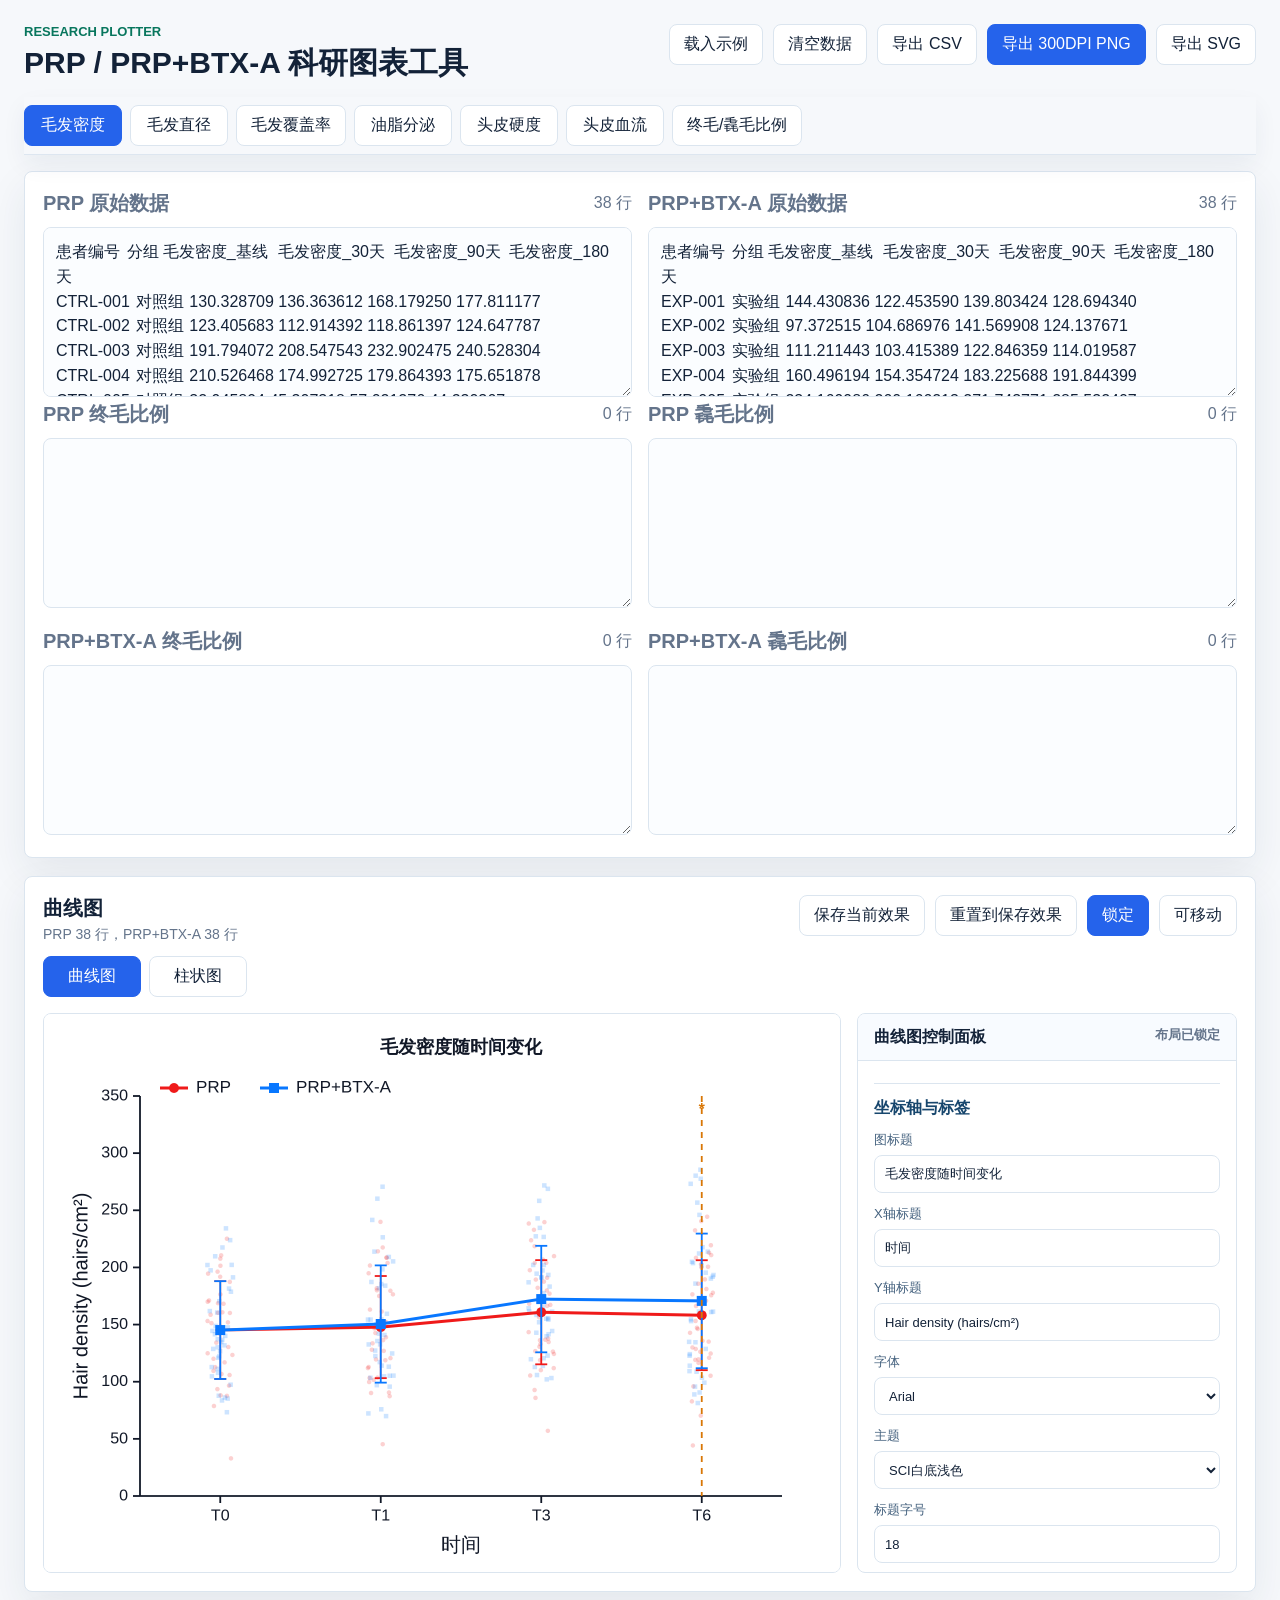
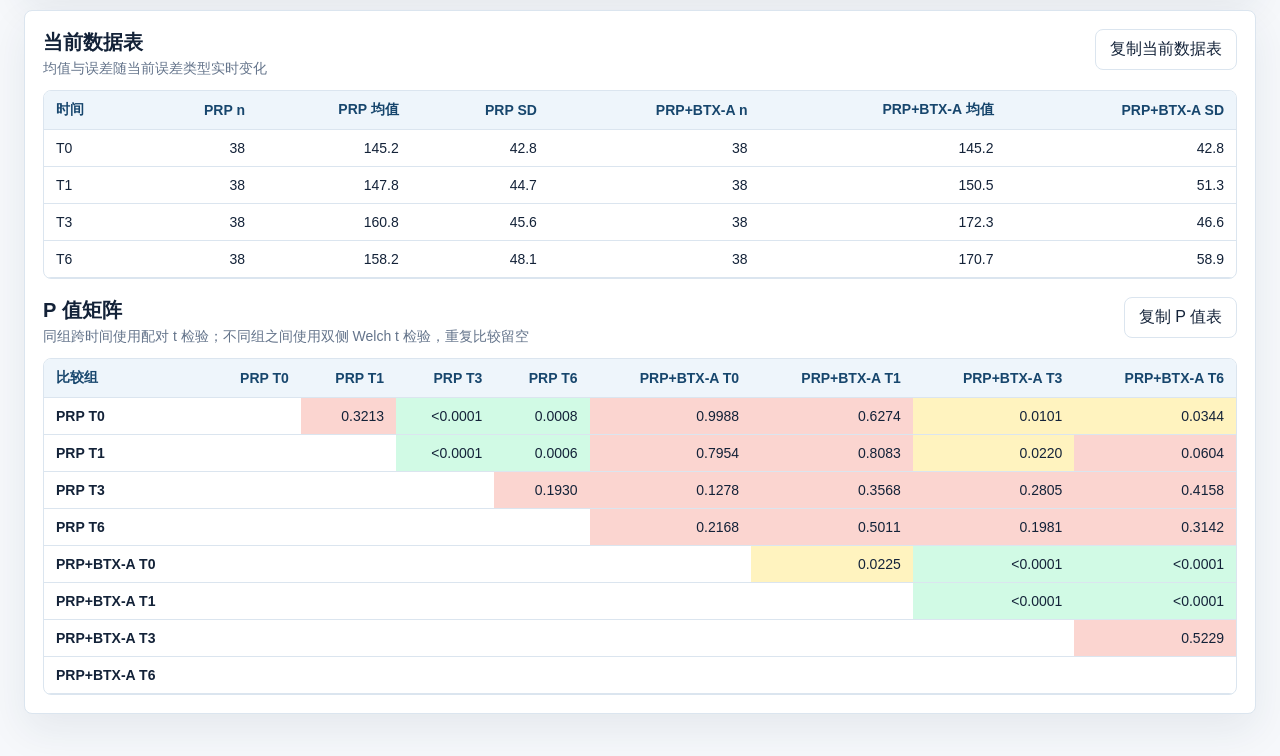
==== commit b68c6ac5: "右边Y轴可移动" ====
--- a/hair-density-web/research-plotter.html
+++ b/hair-density-web/research-plotter.html
@@ -495,7 +495,7 @@
       sebum: { label: "油脂分泌", yLabel: "Sebum secretion", y: [0, 240, 40], prp: [150, 145, 143, 150], exp: [150, 95, 98, 128], sd: 24 },
       hardness: { label: "头皮硬度", yLabel: "Scalp hardness", y: [0, 50, 10], prp: [24, 23, 24, 24], exp: [24, 20, 15, 17], sd: 5 },
       bloodflow: { label: "头皮血流", yLabel: "Scalp blood flow", y: [0, 520, 100], prp: [160, 185, 190, 188], exp: [160, 240, 310, 295], sd: 45 },
-      hairtype: { label: "终毛/毳毛比例", yLabel: "终毛比例 (%)", rightYLabel: "毳毛比例 (%)", y: [0, 100, 20], rightY: [0, 100, 20], prp: [64, 66, 70, 71], exp: [64, 69, 76, 78], vellusPrp: [32, 31, 28, 27], vellusExp: [32, 29, 24, 22], sd: 8, dualAxis: true },
+      hairtype: { label: "终毛/毳毛比例", yLabel: "Terminal hair proportion (%)", rightYLabel: "Vellus hair proportion (%)", y: [0, 100, 20], rightY: [0, 100, 20], prp: [64, 66, 70, 71], exp: [64, 69, 76, 78], vellusPrp: [32, 31, 28, 27], vellusExp: [32, 29, 24, 22], sd: 8, dualAxis: true },
     };
 
     function isDualMetric(metricKey = state.metric) {
@@ -592,7 +592,21 @@
       }
       item.line = mergeDefaults(defaultStyle(metricKey, "line"), item.line || {});
       item.bar = mergeDefaults(defaultStyle(metricKey, "bar"), item.bar || {});
+      if (metricKey === "hairtype") {
+        normalizeHairtypeStyle(item.line);
+        normalizeHairtypeStyle(item.bar);
+      }
       item.saved = item.saved || {};
+    }
+
+    function normalizeHairtypeStyle(style) {
+      if (!style) return;
+      if (!style.yLabel || style.yLabel.includes("终毛")) style.yLabel = "Terminal hair proportion (%)";
+      if (!style.rightYLabel || style.rightYLabel.includes("毳毛")) style.rightYLabel = "Vellus hair proportion (%)";
+      style.yLabel = String(style.yLabel).replace("proportion(%)", "proportion (%)");
+      style.rightYLabel = String(style.rightYLabel).replace("proportion(%)", "proportion (%)");
+      if (!Number.isFinite(Number(style.rightYLabelX)) || Number(style.rightYLabelX) === 0) style.rightYLabelX = 70;
+      if (!Number.isFinite(Number(style.rightYLabelY))) style.rightYLabelY = style.yLabelY ?? 50;
     }
 
     function mergeDefaults(base, value) {
@@ -651,6 +665,8 @@
         xLabelY: 26,
         yLabelX: 38,
         yLabelY: 50,
+        rightYLabelX: 70,
+        rightYLabelY: 50,
         legendX: 116,
         legendY: 74,
         legendPosition: "custom",
@@ -866,6 +882,8 @@
         numField("X轴标题距底", "xLabelY", 0, 140, 1),
         numField("Y轴标题 X", "yLabelX", 0, 180, 1),
         numField("Y轴标题 Y%", "yLabelY", 0, 100, 1),
+        dualOnly ? numField("右Y轴标题距轴", "rightYLabelX", 0, 260, 1) : "",
+        dualOnly ? numField("右Y轴标题 Y%", "rightYLabelY", 0, 100, 1) : "",
         selectField("图例位置", "legendPosition", [["custom", "自定义坐标"], ["leftTop", "左上"], ["rightTop", "右上"], ["leftBottom", "左下"], ["rightBottom", "右下"], ["topCenter", "顶部居中"], ["bottomCenter", "底部居中"]]),
         numField("图例 X", "legendX", 0, 2000, 1),
         numField("图例 Y", "legendY", 0, 2000, 1),
@@ -1071,8 +1089,9 @@
       if (preset === "custom") return;
       const w = els.chart.clientWidth || 1100;
       const h = els.chart.clientHeight || 560;
-      const xCenter = style.plotLeft + (w - style.plotLeft - style.plotRight) / 2 - 95;
-      const xRight = w - style.plotRight - 190;
+      const legendW = isDualMetric() ? 460 : 190;
+      const xCenter = style.plotLeft + (w - style.plotLeft - style.plotRight) / 2 - legendW / 2;
+      const xRight = w - style.plotRight - legendW;
       const yBottom = h - style.plotBottom + 36;
       const map = {
         leftTop: [style.plotLeft + 18, style.plotTop + 18],
@@ -1472,13 +1491,14 @@
         ctx.font = `${style.axisTitleSize}px ${style.font}`;
         ctx.textAlign = "center";
         ctx.textBaseline = "middle";
-        const x = plot.left + plot.w + Math.max(56, style.plotRight - 28);
-        const y = plot.top + plot.h * style.yLabelY / 100;
+        const x = plot.left + plot.w + Number(style.rightYLabelX);
+        const y = plot.top + plot.h * Number(style.rightYLabelY) / 100;
         ctx.save();
         ctx.translate(x, y);
         ctx.rotate(Math.PI / 2);
         ctx.fillText(style.rightYLabel, 0, 0);
         ctx.restore();
+        addHandle("rightYLabel", x - 22, y - 180, 44, 360, interactive);
       }
       if (style.showLegend) drawDualAxisLegend(ctx, plot, style, interactive);
       drawAnnotations(ctx, plot, style, interactive);
@@ -1489,13 +1509,13 @@
       const x = style.legendX;
       const y = style.legendY;
       const items = [
-        ["prp", "PRP 终毛", "solid"],
-        ["prp", "PRP 毳毛", "dash"],
-        ["exp", "PRP+BTX-A 终毛", "solid"],
-        ["exp", "PRP+BTX-A 毳毛", "dash"],
+        ["prp", "PRP Terminal", "solid"],
+        ["prp", "PRP Vellus", "dash"],
+        ["exp", "PRP+BTX-A Terminal", "solid"],
+        ["exp", "PRP+BTX-A Vellus", "dash"],
       ].filter(([key]) => style[key].visible);
-      const itemW = 150;
-      const rowH = 26;
+      const itemW = 230;
+      const rowH = 32;
       const boxW = itemW * 2;
       const boxH = rowH * Math.ceil(items.length / 2);
       ctx.save();
@@ -1520,11 +1540,11 @@
         ctx.strokeStyle = s.color;
         ctx.lineWidth = Math.max(2, s.lineWidth);
         setDash(ctx, lineType);
-        line(ctx, ix, iy, ix + 28, iy);
+        line(ctx, ix, iy, ix + 34, iy);
         ctx.setLineDash([]);
-        drawMarker(ctx, s.marker, ix + 14, iy, s.markerSize, s.color);
+        drawMarker(ctx, s.marker, ix + 17, iy, s.markerSize, s.color);
         ctx.fillStyle = style.textColor;
-        ctx.fillText(label, ix + 36, iy);
+        ctx.fillText(label, ix + 52, iy);
       });
       addHandle("legend", x - 12, y - 22, boxW + 20, boxH + 18, interactive);
       ctx.restore();
@@ -2296,18 +2316,18 @@
         parts.push(`<text x="${x}" y="${y}" text-anchor="middle" font-size="${style.axisTitleSize}" transform="rotate(-90 ${x} ${y})">${esc(style.yLabel)}</text>`);
       }
       if (style.showYLabel && style.rightYLabel) {
-        const x = plot.left + plot.w + Math.max(56, style.plotRight - 28), y = plot.top + plot.h * style.yLabelY / 100;
+        const x = plot.left + plot.w + Number(style.rightYLabelX), y = plot.top + plot.h * Number(style.rightYLabelY) / 100;
         parts.push(`<text x="${x}" y="${y}" text-anchor="middle" font-size="${style.axisTitleSize}" transform="rotate(90 ${x} ${y})">${esc(style.rightYLabel)}</text>`);
       }
       if (style.showLegend) {
         const x = style.legendX, y = style.legendY;
-        [["prp", "PRP 终毛", "solid"], ["prp", "PRP 毳毛", "dash"], ["exp", "PRP+BTX-A 终毛", "solid"], ["exp", "PRP+BTX-A 毳毛", "dash"]].filter(([key]) => style[key].visible).forEach(([key, label, lineType], i) => {
-          const ix = x + (i % 2) * 150;
-          const iy = y + Math.floor(i / 2) * 26;
+        [["prp", "PRP Terminal", "solid"], ["prp", "PRP Vellus", "dash"], ["exp", "PRP+BTX-A Terminal", "solid"], ["exp", "PRP+BTX-A Vellus", "dash"]].filter(([key]) => style[key].visible).forEach(([key, label, lineType], i) => {
+          const ix = x + (i % 2) * 230;
+          const iy = y + Math.floor(i / 2) * 32;
           const dash = lineType === "dash" ? ` stroke-dasharray="10 6"` : "";
-          parts.push(`<line x1="${ix}" y1="${iy}" x2="${ix + 28}" y2="${iy}" stroke="${style[key].color}" stroke-width="${style[key].lineWidth}"${dash}/>`);
-          parts.push(svgMarker(style[key].marker, ix + 14, iy, style[key].markerSize, style[key].color));
-          parts.push(`<text x="${ix + 36}" y="${iy + 5}" font-size="${style.legendSize}">${esc(label)}</text>`);
+          parts.push(`<line x1="${ix}" y1="${iy}" x2="${ix + 34}" y2="${iy}" stroke="${style[key].color}" stroke-width="${style[key].lineWidth}"${dash}/>`);
+          parts.push(svgMarker(style[key].marker, ix + 17, iy, style[key].markerSize, style[key].color));
+          parts.push(`<text x="${ix + 52}" y="${iy + 5}" font-size="${style.legendSize}">${esc(label)}</text>`);
         });
       }
       parts.push(`</g></svg>`);
@@ -2360,7 +2380,7 @@
       state.unlocked = value;
       els.lockLayout.classList.toggle("active", !value);
       els.unlockLayout.classList.toggle("active", value);
-      els.controlStatus.textContent = value ? "标题、轴标题、图例可拖拽" : "布局已锁定";
+      els.controlStatus.textContent = value ? "标题、轴标题、右轴标题、图例可拖拽" : "布局已锁定";
       draw();
     }
 
@@ -2505,6 +2525,10 @@
           style.yLabelX = clamp(base.yLabelX + dx, 0, 220);
           style.yLabelY = clamp(base.yLabelY + dy / plot.h * 100, 0, 100);
         }
+        if (state.drag.type === "rightYLabel") {
+          style.rightYLabelX = clamp(base.rightYLabelX + dx, 0, 260);
+          style.rightYLabelY = clamp(base.rightYLabelY + dy / plot.h * 100, 0, 100);
+        }
         if (state.drag.type === "legend") {
           style.legendX = clamp(base.legendX + dx, 0, 2200);
           style.legendY = clamp(base.legendY + dy, 0, 2200);
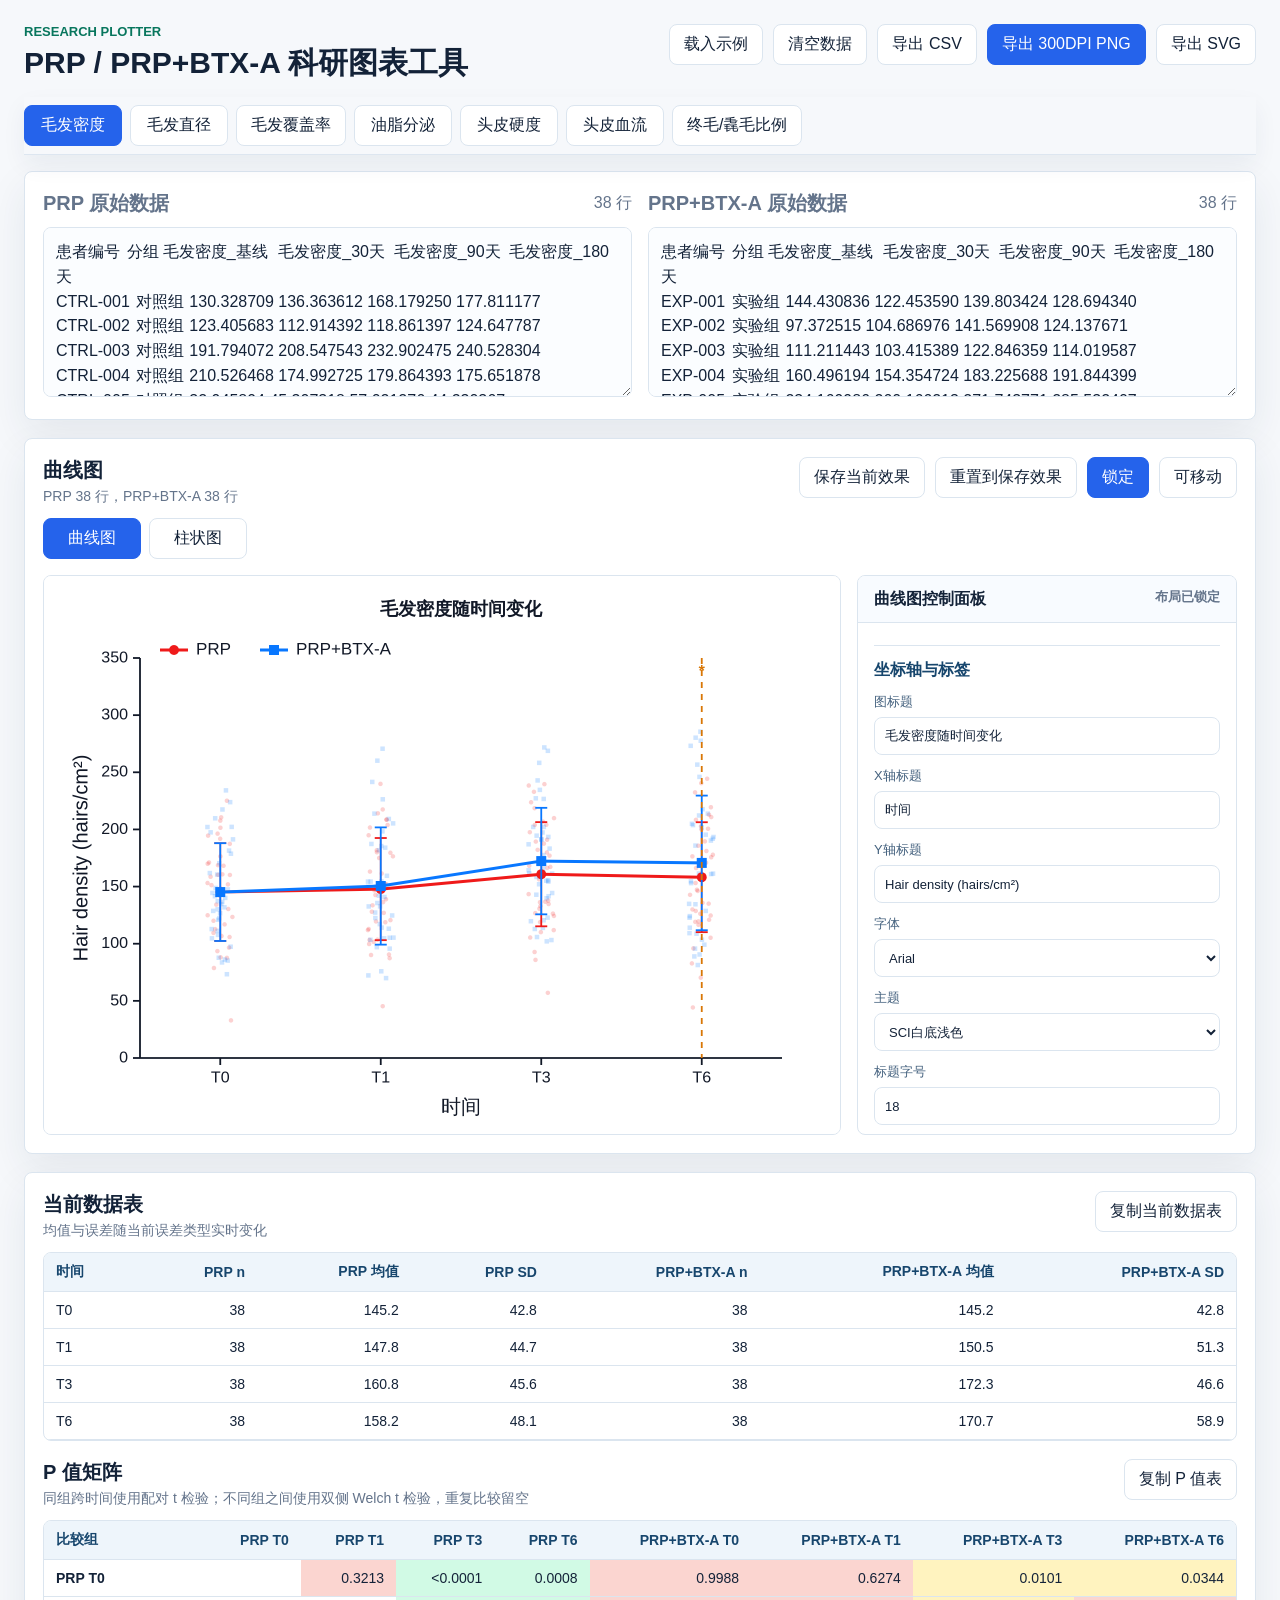
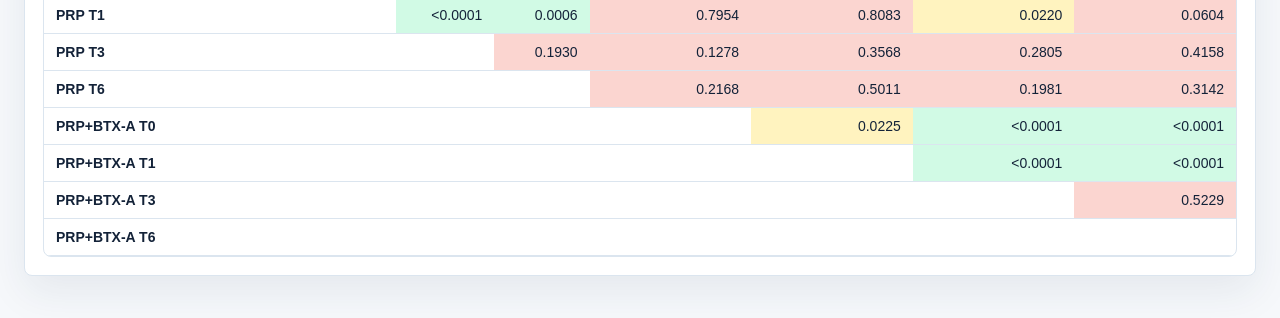
==== commit 58a4f6c5: "修改数据输入框数量" ====
--- a/hair-density-web/research-plotter.html
+++ b/hair-density-web/research-plotter.html
@@ -18,6 +18,7 @@
       --shadow: 0 16px 40px rgba(25, 45, 77, 0.08);
     }
     * { box-sizing: border-box; }
+    [hidden] { display: none !important; }
     body {
       margin: 0;
       background: var(--bg);
@@ -1495,7 +1496,7 @@
         const y = plot.top + plot.h * Number(style.rightYLabelY) / 100;
         ctx.save();
         ctx.translate(x, y);
-        ctx.rotate(Math.PI / 2);
+        ctx.rotate(-Math.PI / 2);
         ctx.fillText(style.rightYLabel, 0, 0);
         ctx.restore();
         addHandle("rightYLabel", x - 22, y - 180, 44, 360, interactive);
@@ -2317,7 +2318,7 @@
       }
       if (style.showYLabel && style.rightYLabel) {
         const x = plot.left + plot.w + Number(style.rightYLabelX), y = plot.top + plot.h * Number(style.rightYLabelY) / 100;
-        parts.push(`<text x="${x}" y="${y}" text-anchor="middle" font-size="${style.axisTitleSize}" transform="rotate(90 ${x} ${y})">${esc(style.rightYLabel)}</text>`);
+        parts.push(`<text x="${x}" y="${y}" text-anchor="middle" font-size="${style.axisTitleSize}" transform="rotate(-90 ${x} ${y})">${esc(style.rightYLabel)}</text>`);
       }
       if (style.showLegend) {
         const x = style.legendX, y = style.legendY;
